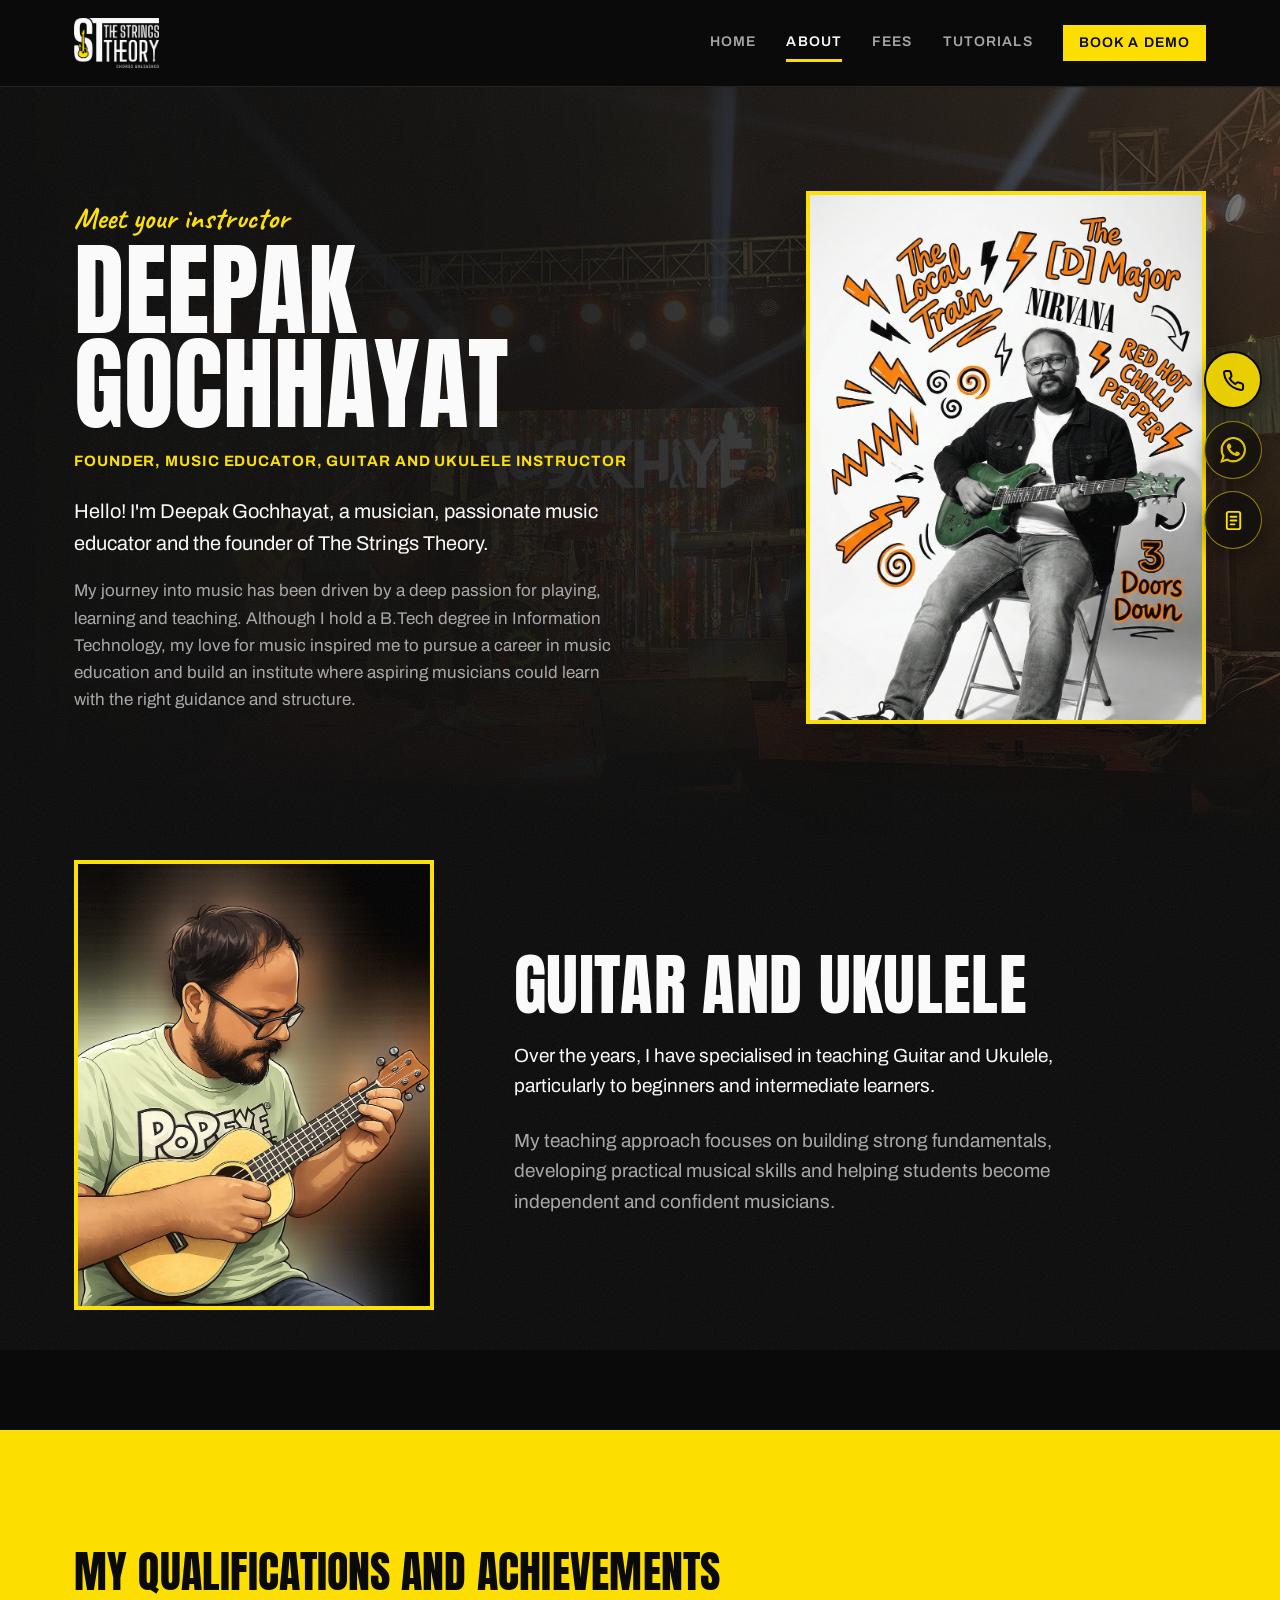
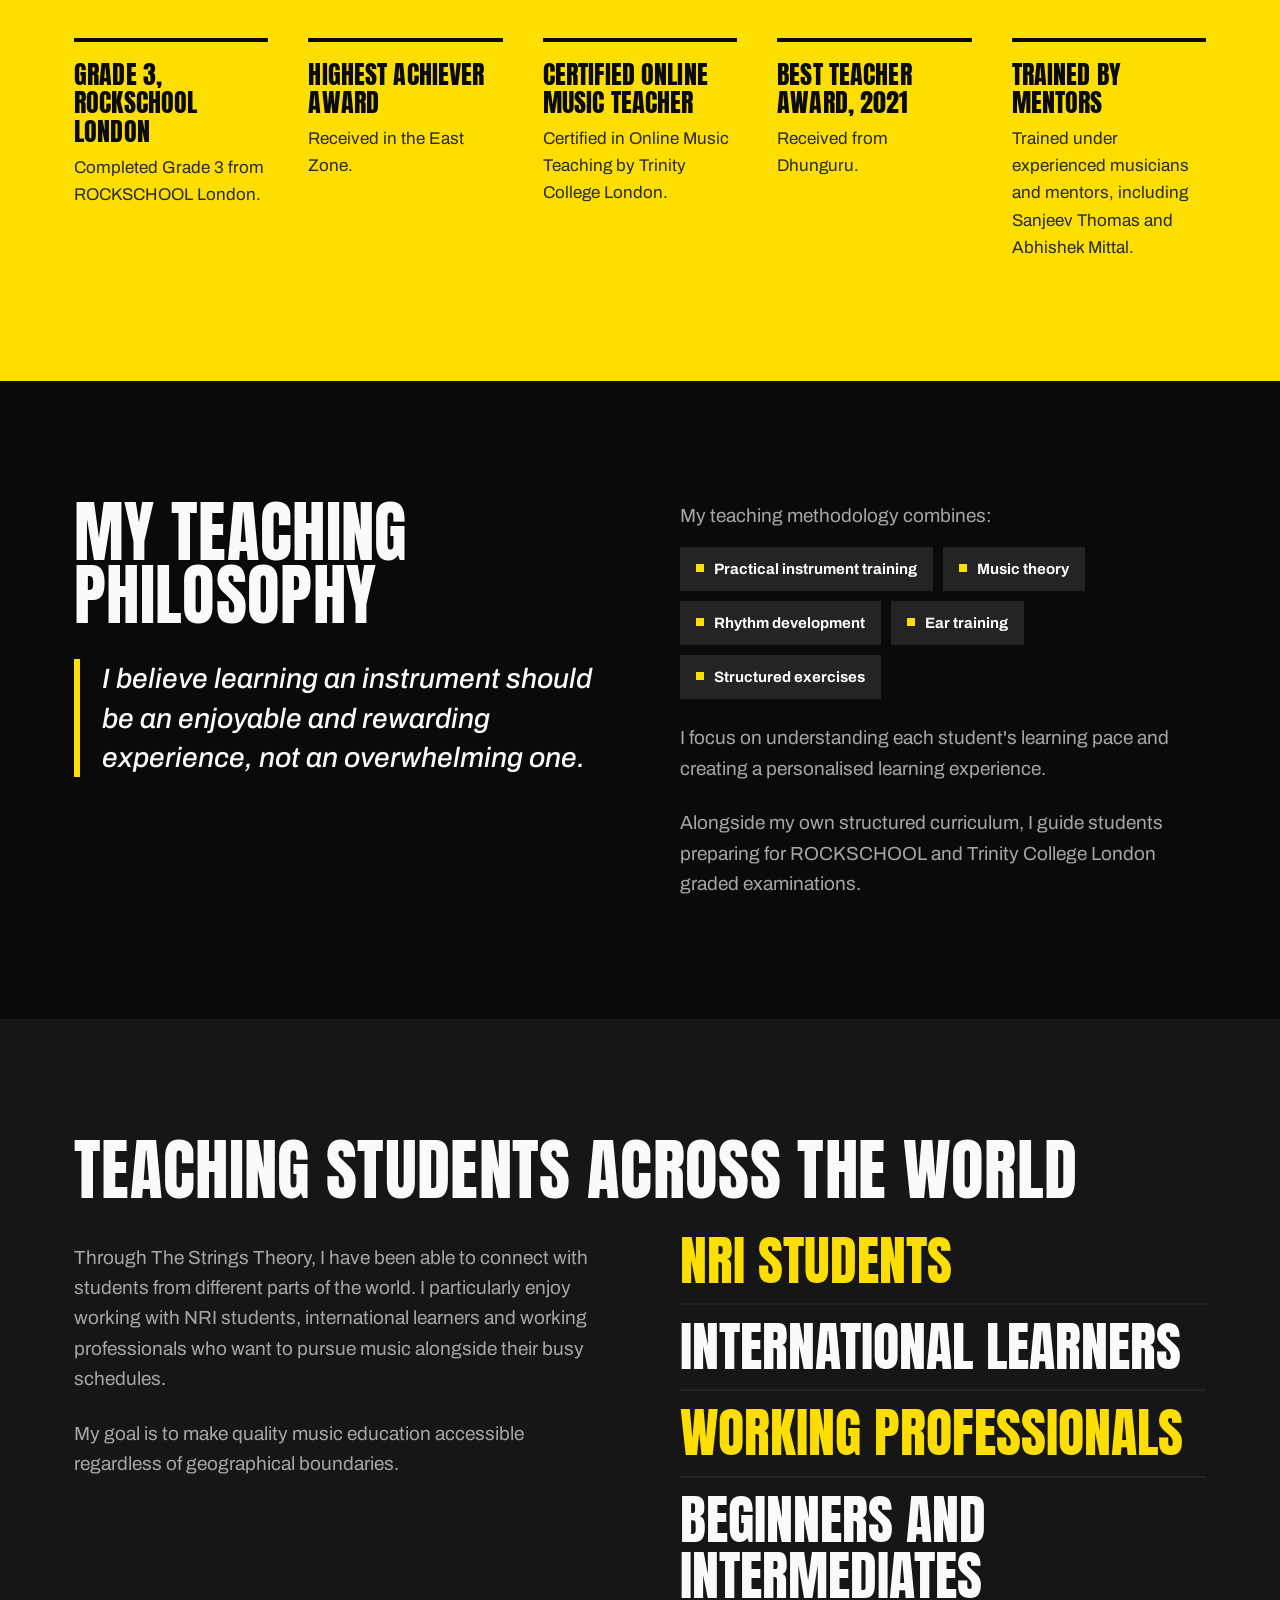
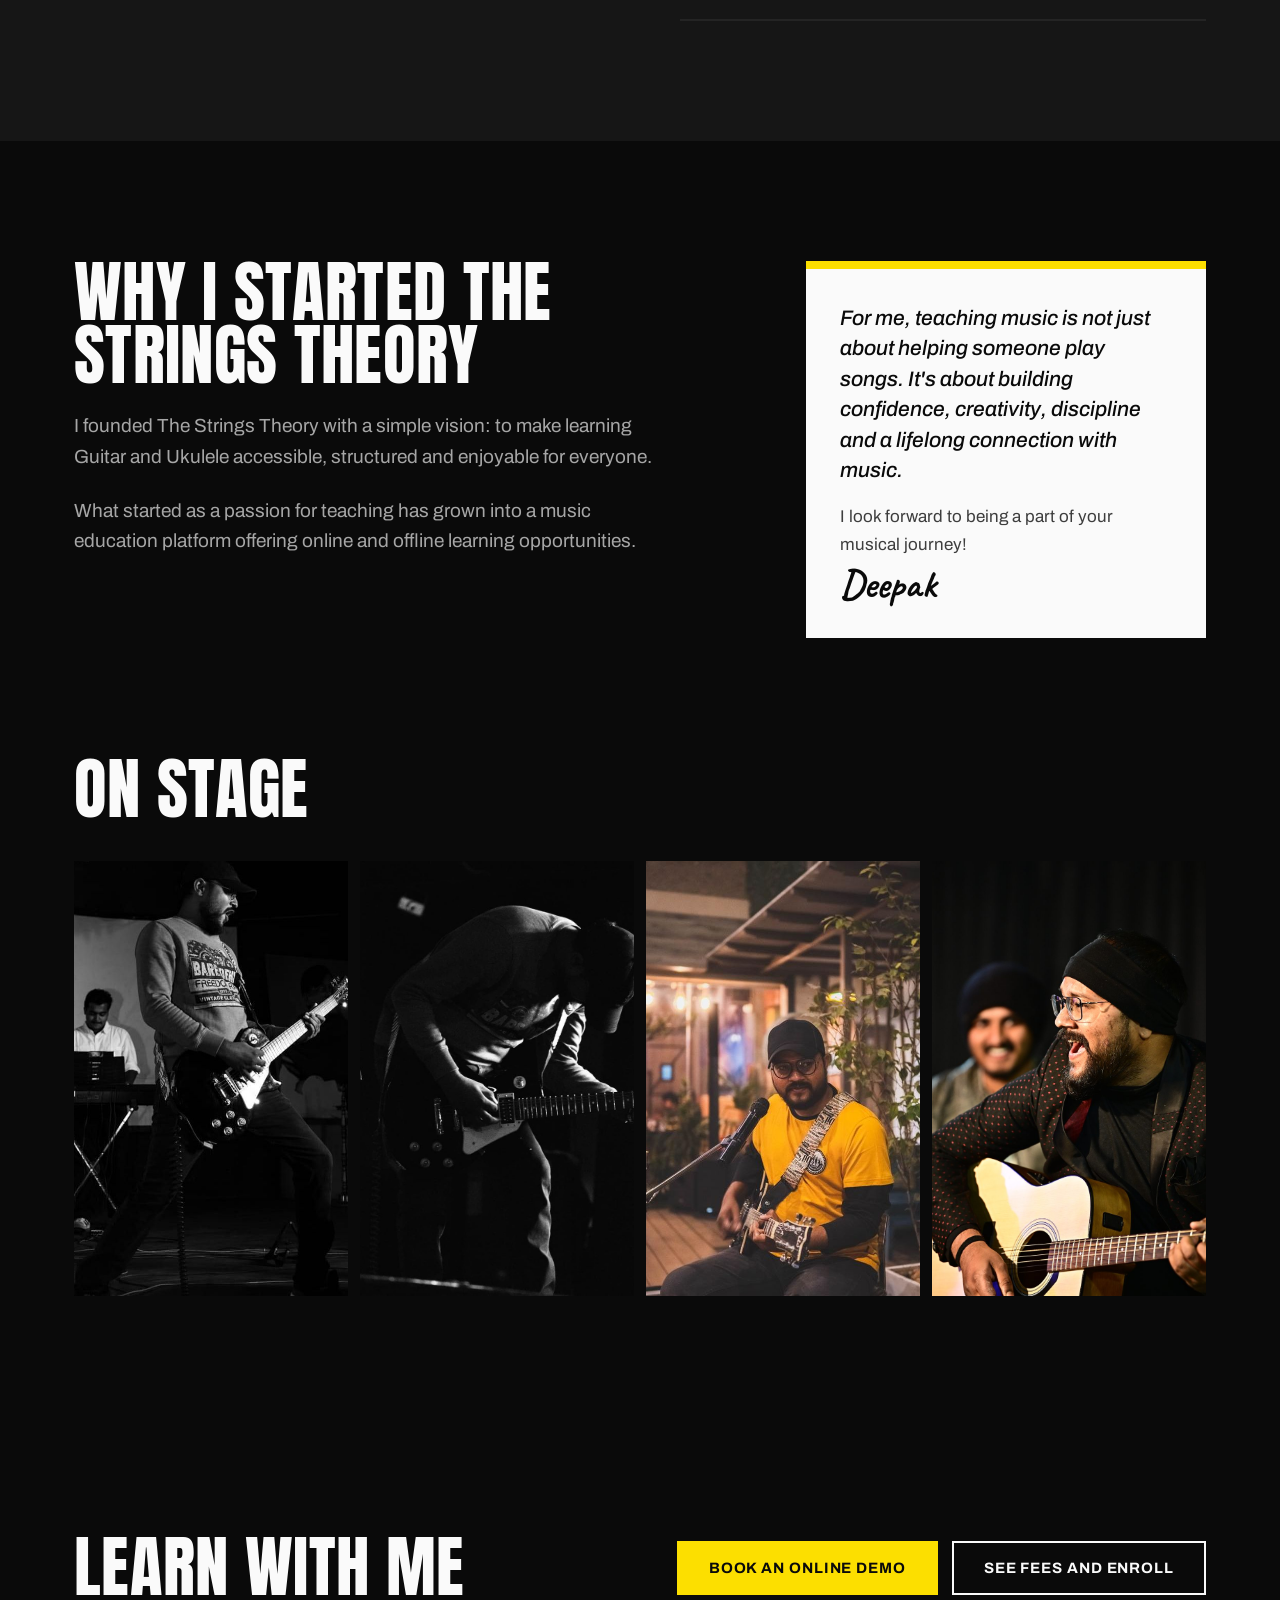
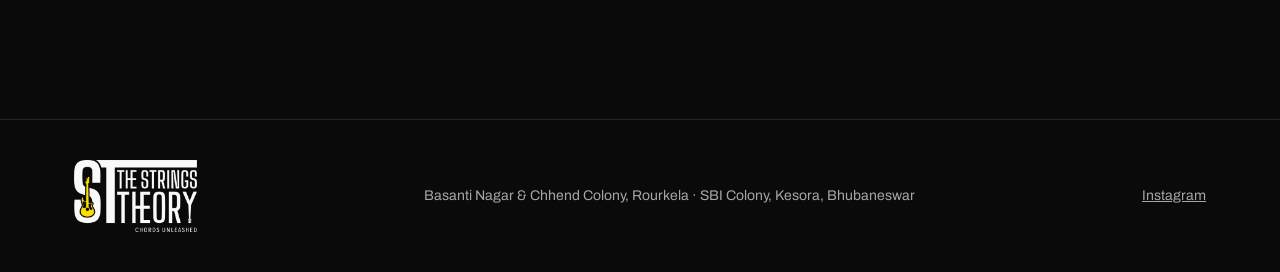
==== about.html @ 466be6ee "Add files via upload" ====
<!doctype html>
<html lang="en">
<head>
<meta charset="utf-8">
<meta name="viewport" content="width=device-width, initial-scale=1">
<title>Meet Your Instructor, Deepak Gochhayat | The Strings Theory</title>
<meta name="description" content="Deepak Gochhayat, founder of The Strings Theory: guitar and ukulele instructor, Rockschool Grade 3, Trinity College London certified online teacher and Dhunguru Best Teacher 2021.">
<link rel="canonical" href="https://www.thestringstheory.in/about.html">
<meta name="theme-color" content="#0A0A0A">
<script>document.documentElement.classList.add('js');</script>

<meta property="og:type" content="website">
<meta property="og:site_name" content="The Strings Theory">
<meta property="og:title" content="Meet Your Instructor, Deepak Gochhayat | The Strings Theory">
<meta property="og:description" content="Deepak Gochhayat, founder of The Strings Theory: guitar and ukulele instructor, Rockschool Grade 3, Trinity College London certified online teacher and Dhunguru Best Teacher 2021.">
<meta property="og:url" content="https://www.thestringstheory.in/about.html">
<meta property="og:image" content="https://www.thestringstheory.in/assets/img/hero-stage-bw.jpg">
<meta name="twitter:card" content="summary_large_image">

<link rel="icon" href="assets/img/favicon-32.png?v=2" sizes="32x32" type="image/png">
<link rel="icon" href="assets/img/favicon-192.png?v=2" sizes="192x192" type="image/png">
<link rel="apple-touch-icon" href="assets/img/apple-touch-icon.png?v=2">
<link rel="preconnect" href="https://fonts.googleapis.com">
<link rel="preconnect" href="https://fonts.gstatic.com" crossorigin>
<link rel="stylesheet" href="https://fonts.googleapis.com/css2?family=Anton&family=Archivo:ital,wght@0,400;0,500;0,600;0,700;1,400;1,500&family=Caveat:wght@600;700&display=swap">
<link rel="stylesheet" href="assets/css/style.css?v=22">
</head>
<body class="page-about">
<a class="skip-link" href="#main">Skip to content</a>

<header class="site-header">
  <nav class="container nav" aria-label="Main">
    <a class="nav__brand" href="index.html"><img src="assets/img/logo-white.png?v=2" alt="The Strings Theory, home" width="800" height="469"></a>
    <a class="nav__demo" href="book-demo.html">Book a demo</a>
    <button class="nav__toggle" type="button" aria-expanded="false" aria-controls="nav-links" aria-label="Open menu">
      <span class="nav__bars" aria-hidden="true"><span></span><span></span><span></span></span>
    </button>
    <ul class="nav__links" id="nav-links">
              <li><a href="index.html">Home</a></li>
              <li><a href="about.html" aria-current="page">About</a></li>
              <li><a href="fees.html">Fees</a></li>
              <li><a href="tutorials.html">Tutorials</a></li>
              <li class="nav__cta-item"><a class="nav__cta" href="book-demo.html">Book a demo</a></li>
          </ul>
  </nav>
</header>

<main id="main">

<!-- Meet your instructor -->
<section class="about-hero">
  <div class="container about-hero__inner">
    <div class="about-hero__text">
      <p class="about-kicker">Meet your instructor</p>
      <h1 class="h-xl">Deepak Gochhayat</h1>
      <p class="about-role">Founder, music educator, guitar and ukulele instructor</p>
      <p class="lede">Hello! I'm Deepak Gochhayat, a musician, passionate music educator and the founder of The Strings Theory.</p>
      <p>My journey into music has been driven by a deep passion for playing, learning and teaching. Although I hold a B.Tech degree in Information Technology, my love for music inspired me to pursue a career in music education and build an institute where aspiring musicians could learn with the right guidance and structure.</p>
    </div>
    <div class="portrait" data-reveal>
      <div class="portrait__frame">
                  <img src="assets/img/deepak-poster.jpg" alt="Deepak Gochhayat with his electric guitar, surrounded by hand-drawn names of bands" width="1000" height="1333">
              </div>
    </div>
  </div>
</section>

<!-- What he teaches -->
<section class="section section--tight-top">
  <div class="container teach">
    <img class="teach__art" src="assets/img/deepak-ukulele.jpg" alt="An illustration of Deepak playing the ukulele" width="900" height="1125" loading="lazy" data-reveal>
    <div class="teach__text">
      <h2 class="h-lg" data-reveal>Guitar and ukulele</h2>
      <p class="lede" style="color: var(--white)" data-reveal>Over the years, I have specialised in teaching Guitar and Ukulele, particularly to beginners and intermediate learners.</p>
      <p class="lede" data-reveal>My teaching approach focuses on building strong fundamentals, developing practical musical skills and helping students become independent and confident musicians.</p>
    </div>
  </div>
</section>

<!-- Qualifications -->
<section class="paper section" aria-labelledby="cred-h">
  <div class="container">
    <h2 id="cred-h" class="h-md">My qualifications and achievements</h2>
    <div class="creds">
      <div class="cred" data-reveal><h3>Grade 3, ROCKSCHOOL London</h3><p>Completed Grade 3 from ROCKSCHOOL London.</p></div>
      <div class="cred" data-reveal><h3>Highest Achiever Award</h3><p>Received in the East Zone.</p></div>
      <div class="cred" data-reveal><h3>Certified online music teacher</h3><p>Certified in Online Music Teaching by Trinity College London.</p></div>
      <div class="cred" data-reveal><h3>Best Teacher Award, 2021</h3><p>Received from Dhunguru.</p></div>
      <div class="cred" data-reveal><h3>Trained by mentors</h3><p>Trained under experienced musicians and mentors, including Sanjeev Thomas and Abhishek Mittal.</p></div>
    </div>
  </div>
</section>

<!-- Teaching philosophy -->
<section class="section" aria-labelledby="phil-h">
  <div class="container split">
    <div>
      <h2 id="phil-h" class="h-lg" data-reveal>My teaching philosophy</h2>
      <blockquote class="philosophy-quote" data-reveal>I believe learning an instrument should be an enjoyable and rewarding experience, not an overwhelming one.</blockquote>
    </div>
    <div>
      <p class="lede" style="margin-top: 0" data-reveal>My teaching methodology combines:</p>
      <ul class="method-list" data-reveal>
        <li>Practical instrument training</li>
        <li>Music theory</li>
        <li>Rhythm development</li>
        <li>Ear training</li>
        <li>Structured exercises</li>
      </ul>
      <p class="lede" data-reveal>I focus on understanding each student's learning pace and creating a personalised learning experience.</p>
      <p class="lede" data-reveal>Alongside my own structured curriculum, I guide students preparing for ROCKSCHOOL and Trinity College London graded examinations.</p>
    </div>
  </div>
</section>

<!-- Students across the world -->
<section class="velvet section" aria-labelledby="world-h">
  <div class="container">
    <h2 id="world-h" class="h-lg" data-reveal>Teaching students across the world</h2>
  </div>
  <div class="container split" style="margin-top: 16px">
    <div>
      <p class="lede" data-reveal>Through The Strings Theory, I have been able to connect with students from different parts of the world. I particularly enjoy working with NRI students, international learners and working professionals who want to pursue music alongside their busy schedules.</p>
      <p class="lede" data-reveal>My goal is to make quality music education accessible regardless of geographical boundaries.</p>
    </div>
    <ul class="audience-list" aria-label="Who I teach">
      <li data-reveal>NRI students</li>
      <li data-reveal>International learners</li>
      <li data-reveal>Working professionals</li>
      <li data-reveal>Beginners and intermediates</li>
    </ul>
  </div>
</section>

<!-- Why I started -->
<section class="section" aria-labelledby="why-h">
  <div class="container story">
    <div>
      <h2 id="why-h" class="h-lg" data-reveal>Why I started The Strings Theory</h2>
      <p class="lede" data-reveal>I founded The Strings Theory with a simple vision: to make learning Guitar and Ukulele accessible, structured and enjoyable for everyone.</p>
      <p class="lede" data-reveal>What started as a passion for teaching has grown into a music education platform offering online and offline learning opportunities.</p>
    </div>
    <div class="card-paper" data-reveal>
      <p class="card-paper__lead">For me, teaching music is not just about helping someone play songs. It's about building confidence, creativity, discipline and a lifelong connection with music.</p>
      <p class="signoff">I look forward to being a part of your musical journey!</p>
      <p class="signature">Deepak</p>
    </div>
  </div>
</section>

<section class="section" style="padding-top: 0" aria-labelledby="stage-h">
  <div class="container">
    <h2 id="stage-h" class="h-lg" data-reveal>On stage</h2>
    <div class="live-grid">
              <img src="assets/img/live-1.jpg" alt="Deepak playing electric guitar on stage" loading="lazy" data-reveal>
              <img src="assets/img/live-2.jpg" alt="Deepak bent over his guitar mid-solo" loading="lazy" data-reveal>
              <img src="assets/img/live-3.jpg" alt="Deepak playing and singing at an evening gig" loading="lazy" data-reveal>
              <img src="assets/img/deepak.jpg" alt="Deepak singing with his acoustic guitar" loading="lazy" data-reveal>
          </div>
  </div>
</section>

<section class="section">
  <div class="container cta-row">
    <h2 class="h-lg">Learn with me</h2>
    <div class="actions">
      <a class="btn btn--gold" href="book-demo.html">Book an online demo</a>
      <a class="btn btn--outline" href="fees.html">See fees and enroll</a>
    </div>
  </div>
</section>

</main>

<footer class="site-footer">
  <div class="container site-footer__inner">
    <img class="site-footer__brand" src="assets/img/logo-white.png?v=2" alt="The Strings Theory" width="800" height="469" loading="lazy">
    <span>Basanti Nagar &amp; Chhend Colony, Rourkela · SBI Colony, Kesora, Bhubaneswar</span>
    <a href="https://www.instagram.com/the_stringstheory/" rel="noopener">Instagram</a>
  </div>
</footer>

<!-- Floating contact buttons -->
<nav class="fab-stack" id="fab-stack" aria-label="Contact us">
  <button class="fab fab-toggle" type="button" aria-expanded="false" aria-controls="fab-stack" aria-label="Contact options">
    <svg class="icon-open" aria-hidden="true" viewBox="0 0 24 24" fill="none" stroke="currentColor" stroke-width="2.2" stroke-linecap="round" stroke-linejoin="round"><path d="M21 12a8 8 0 0 1-11.6 7.1L4 20.5l1.4-5A8 8 0 1 1 21 12z"/></svg>
    <svg class="icon-close" aria-hidden="true" viewBox="0 0 24 24" fill="none" stroke="currentColor" stroke-width="2.4" stroke-linecap="round"><line x1="6" y1="6" x2="18" y2="18"/><line x1="18" y1="6" x2="6" y2="18"/></svg>
  </button>
  <a class="fab fab--call" href="tel:+917008896377" aria-label="Call 070088 96377" title="Call 070088 96377">
    <svg aria-hidden="true" viewBox="0 0 24 24" fill="none" stroke="currentColor" stroke-width="2.1" stroke-linecap="round" stroke-linejoin="round"><path d="M22 16.9v3a2 2 0 0 1-2.2 2 19.8 19.8 0 0 1-8.6-3.1 19.5 19.5 0 0 1-6-6A19.8 19.8 0 0 1 2.1 4.2 2 2 0 0 1 4.1 2h3a2 2 0 0 1 2 1.7c.1.9.4 1.8.7 2.7a2 2 0 0 1-.5 2.1L8 9.8a16 16 0 0 0 6 6l1.3-1.3a2 2 0 0 1 2.1-.4c.9.3 1.8.6 2.7.7a2 2 0 0 1 1.7 2z"/></svg>
  </a>
  <a class="fab" href="https://wa.me/917008896377?text=Hi%2C%20I%27d%20like%20to%20know%20about%20lessons%20at%20The%20Strings%20Theory." target="_blank" rel="noopener" aria-label="Message us on WhatsApp" title="WhatsApp us">
    <img src="assets/img/whatsapp-gold.png" alt="" width="26" height="26">
  </a>
  <a class="fab" href="#" data-site-email hidden aria-label="Email us" title="Email us">
    <svg aria-hidden="true" viewBox="0 0 24 24" fill="none" stroke="currentColor" stroke-width="2" stroke-linecap="round" stroke-linejoin="round"><rect x="3" y="5" width="18" height="14" rx="2"/><polyline points="3 7 12 13 21 7"/></svg>
  </a>
    <a class="fab" href="https://wa.me/917008896377?text=Hi%2C%20I%27d%20like%20to%20know%20about%20lessons%20at%20The%20Strings%20Theory." data-open-enquiry aria-haspopup="dialog" aria-label="Send an enquiry" title="Send an enquiry">
    <svg aria-hidden="true" viewBox="0 0 24 24" fill="none" stroke="currentColor" stroke-width="2" stroke-linecap="round" stroke-linejoin="round"><rect x="5" y="3" width="14" height="18" rx="2"/><line x1="9" y1="8" x2="15" y2="8"/><line x1="9" y1="12" x2="15" y2="12"/><line x1="9" y1="16" x2="13" y2="16"/></svg>
  </a>
</nav>

<!-- Enquiry form: composes a WhatsApp message to the school -->
<dialog class="enquiry" id="enquiry" aria-labelledby="enquiry-title">
  <button class="enquiry__close" type="button" data-close-enquiry aria-label="Close">
    <svg aria-hidden="true" viewBox="0 0 24 24" fill="none" stroke="currentColor" stroke-width="2.4" stroke-linecap="round"><line x1="6" y1="6" x2="18" y2="18"/><line x1="18" y1="6" x2="6" y2="18"/></svg>
  </button>

  <form class="enquiry__form" id="enquiry-form" novalidate data-whatsapp="917008896377">
    <h2 id="enquiry-title" class="enquiry__title">Book a first lesson</h2>
    <p class="enquiry__lede">Fill this in and we'll open WhatsApp with your message ready to send to Deepak.</p>

    <label class="field">Your name
      <input type="text" name="name" autocomplete="name" required>
    </label>
    <label class="field">WhatsApp number
      <input type="tel" name="phone" autocomplete="tel" inputmode="tel" placeholder="10-digit mobile number" required>
    </label>
    <label class="field">Class
      <select name="class">
        <option>Private class</option>
        <option>Group class</option>
        <option>Not sure yet</option>
      </select>
    </label>
    <div class="field-row">
      <label class="field">Instrument
        <select name="instrument">
          <option>Guitar</option>
          <option>Ukulele</option>
          <option>Not sure yet</option>
        </select>
      </label>
      <label class="field">Where
        <select name="mode">
          <option>Basanti Nagar, Rourkela</option>
          <option>Chhend Colony, Rourkela</option>
          <option>SBI Colony, Bhubaneswar</option>
          <option>Online</option>
        </select>
      </label>
    </div>
    <label class="field">Anything we should know? <span class="field__hint">Optional</span>
      <textarea name="message" rows="3" placeholder="Your level, the songs you want to learn, the best time to call"></textarea>
    </label>
    <p class="form-error" role="alert" hidden></p>
    <button class="btn btn--ink btn--block" type="submit">Send on WhatsApp</button>
  </form>

  <div class="enquiry__done" hidden>
    <h2 class="enquiry__title">WhatsApp is open</h2>
    <p class="enquiry__lede">Your message is ready in WhatsApp. Tap send there and Deepak will get back to you. If it's urgent, call 070088 96377.</p>
    <button class="btn btn--ink" type="button" data-close-enquiry>Done</button>
  </div>
</dialog>

<script src="assets/js/site.js?v=1" defer></script>
<script src="assets/js/main.js?v=7" defer></script>
</body>
</html>
---- assets/css/style.css ----
/* ==========================================================================
   The Strings Theory — site styles
   Yellow, black and white gig-poster look, built on GraySpark's original
   "voltage yellow" system: near-black ground, white ink, one electric yellow,
   condensed Anton headlines over Archivo text, a little film grain.
   ========================================================================== */

:root {
  /* Core palette */
  --black: #0A0A0A;          /* page ground */
  --surface: #161616;        /* one tone step up, for panels */
  --surface-2: #242424;      /* two steps up, for quiet fills */
  --line: #333333;           /* the few lines we keep (table rows, header) */
  --white: #FAFAFA;          /* ink on black; paper */
  --muted: #A6A6A6;          /* secondary text on black (8:1) */
  --yellow: #FCDF00;         /* GraySpark voltage yellow */
  --yellow-hover: #FFE94D;
  --on-yellow: #0A0A0A;
  --on-yellow-body: #2A2A2A; /* body text on yellow (10.7:1) */
  --on-white-body: #3D3D3D;  /* body text on white paper */
  --on-white-muted: #5C5C5C;
  --chip-line: #3F3F3F;

  /* Older names still used in a few templates */
  --gold: var(--yellow);
  --paper: var(--white);
  --ink: var(--black);
  --velvet: var(--surface);
  --oxblood: var(--black);

  /* Type: Anton for display, Archivo for text, Caveat for handwriting */
  --display: 'Anton', Impact, 'Arial Narrow', sans-serif;
  --body: 'Archivo', system-ui, -apple-system, 'Segoe UI', sans-serif;
  --hand: 'Caveat', 'Segoe Print', cursive;

  /* Type scale: six sizes do the work */
  --t-display: clamp(52px, 8vw, 116px);
  --t-h2: clamp(40px, 5.2vw, 76px);
  --t-h3: clamp(30px, 3.4vw, 46px);
  --t-h4: 26px;
  --t-lead: 19px;
  --t-body: 17px;
  --t-small: 14px;

  --wrap: 1180px;
  --ease: cubic-bezier(.2, .7, .2, 1);
}

/* ---------- Base ---------- */
*, *::before, *::after { box-sizing: border-box; }
html { -webkit-text-size-adjust: 100%; }
@media (prefers-reduced-motion: no-preference) { html { scroll-behavior: smooth; } }
body {
  margin: 0;
  background: var(--black);
  color: var(--white);
  font-family: var(--body);
  font-size: var(--t-body);
  line-height: 1.6;
  overflow-x: hidden;
}
/* Film grain over everything, as on GraySpark */
body::after {
  content: ""; position: fixed; inset: -50%; z-index: 40; pointer-events: none;
  opacity: .07;
  background-image: url("data:image/svg+xml,%3Csvg xmlns='http://www.w3.org/2000/svg' width='180' height='180'%3E%3Cfilter id='n'%3E%3CfeTurbulence type='fractalNoise' baseFrequency='.9' numOctaves='2' stitchTiles='stitch'/%3E%3CfeColorMatrix values='0 0 0 0 1 0 0 0 0 1 0 0 0 0 1 0 0 0 .9 0'/%3E%3C/filter%3E%3Crect width='100%25' height='100%25' filter='url(%23n)'/%3E%3C/svg%3E");
}
img { max-width: 100%; height: auto; display: block; }
a { color: var(--white); }
a:hover { color: var(--yellow); }
:focus-visible { outline: 3px solid var(--yellow); outline-offset: 3px; }
h1, h2, h3 { font-family: var(--display); font-weight: 400; margin: 0; text-transform: uppercase; letter-spacing: .005em; }
p { margin: 0; }
ul, ol { margin: 0; }

.container { max-width: var(--wrap); margin: 0 auto; padding: 0 24px; }
.skip-link { position: absolute; left: 12px; top: -60px; z-index: 100; padding: 10px 16px; background: var(--yellow); color: var(--black); font-weight: 700; }
.skip-link:focus { top: 12px; }

.h-xl { font-size: var(--t-display); line-height: .92; }
.h-lg { font-size: var(--t-h2); line-height: .95; }
.h-md { font-size: var(--t-h3); line-height: 1; }
.lede { margin-top: 24px; font-size: var(--t-lead); color: var(--muted); max-width: 600px; }
.muted { color: var(--muted); }

/* ---------- Buttons: square, flat, one fill ---------- */
.btn {
  display: inline-flex; align-items: center; justify-content: center; gap: 10px;
  min-height: 54px; padding: 0 30px;
  border: 2px solid transparent; border-radius: 0;
  font: 700 15px/1.2 var(--body); letter-spacing: .06em; text-transform: uppercase;
  text-decoration: none; cursor: pointer;
  transition: background-color .18s var(--ease), color .18s var(--ease), transform .18s var(--ease);
}
.btn:active { transform: translateY(1px); }
.btn--gold { background: var(--yellow); color: var(--black); }
.btn--gold:hover { background: var(--yellow-hover); color: var(--black); }
.btn--outline { border-color: var(--white); color: var(--white); background: transparent; }
.btn--outline:hover { background: var(--white); color: var(--black); }
.btn--ink { background: var(--black); color: var(--white); }
.btn--ink:hover { background: var(--surface-2); color: var(--yellow); }
.btn--outline-ink { border-color: var(--black); color: var(--black); background: transparent; }
.btn--outline-ink:hover { background: var(--black); color: var(--yellow); }
.btn--block { width: 100%; }
.btn[disabled] { opacity: .5; cursor: not-allowed; }
.actions { display: flex; flex-wrap: wrap; gap: 14px; }

/* ---------- Header ---------- */
.site-header { background: var(--black); border-bottom: 1px solid var(--surface-2); position: relative; z-index: 45; }
.nav { display: flex; flex-wrap: wrap; align-items: center; justify-content: space-between; gap: 10px 28px; padding-top: 18px; padding-bottom: 18px; }
.nav__brand { display: block; line-height: 0; }
.nav__brand img { width: auto; height: 50px; }
.nav__brand:hover { color: var(--white); }
.nav__links { list-style: none; padding: 0; display: flex; flex-wrap: wrap; gap: 6px 30px; font: 600 14px/1.2 var(--body); letter-spacing: .08em; text-transform: uppercase; }
.nav__links a { display: inline-block; padding: 10px 0 8px; color: var(--muted); text-decoration: none; border-bottom: 3px solid transparent; transition: color .18s; }
.nav__links a:hover { color: var(--white); }
.nav__links a[aria-current="page"] { color: var(--white); border-bottom-color: var(--yellow); }
.nav__links { align-items: center; }
.nav__links .nav__cta { padding: 10px 16px; border: 0; background: var(--yellow); color: var(--black); }
.nav__links .nav__cta:hover { background: var(--yellow-hover); color: var(--black); }
.nav__links .nav__cta[aria-current="page"] { color: var(--black); box-shadow: inset 0 -3px 0 var(--black); }

/* ---------- Footer ---------- */
.site-footer { background: var(--black); border-top: 1px solid var(--surface-2); position: relative; z-index: 41; }
.site-footer__inner { display: flex; flex-wrap: wrap; align-items: center; justify-content: space-between; gap: 12px 24px; padding-top: 40px; padding-bottom: 40px; font-size: var(--t-small); color: var(--muted); }
.site-footer__brand { width: auto; height: 72px; }
.site-footer a { color: var(--muted); }
.site-footer a:hover { color: var(--yellow); }

/* ---------- Home: poster hero ---------- */
.hero {
  padding: 88px 20px 96px;
  background-color: var(--black);
  background-image:
    linear-gradient(180deg, rgba(10,10,10,.45) 0%, rgba(10,10,10,.62) 65%, var(--black) 100%),
    url(../img/hero-stage-bw.jpg);
  background-size: cover;
  background-position: center 35%;
}
.poster {
  max-width: 760px; margin: 0 auto;
  background: var(--yellow); color: var(--black);
  box-shadow: 0 30px 70px rgba(0,0,0,.6);
  outline: 3px solid var(--black); outline-offset: -16px;
  padding: clamp(40px, 6vw, 64px) clamp(26px, 6vw, 72px);
  text-align: center;
}
.poster__presents { font: italic 500 18px/1.4 var(--body); color: var(--on-yellow-body); }
.poster__bill { margin-top: 16px; line-height: .9; color: var(--black); letter-spacing: 0; }
.poster__bill span { display: block; }
.poster__headliner { font-size: clamp(84px, 20vw, 196px); letter-spacing: -.01em; }
.poster__support { margin-top: 10px; font-size: clamp(38px, 7.4vw, 80px); }
.poster__guest-label { margin-top: 18px; font: 700 30px/1.1 var(--hand); text-transform: none; }
.poster__guest { margin-top: 2px; font-size: clamp(34px, 5.6vw, 60px); }
.poster__meta {
  margin: 34px auto 0; max-width: 540px;
  display: flex; flex-wrap: wrap; justify-content: center; row-gap: 8px;
  border-top: 3px solid var(--black); border-bottom: 3px solid var(--black);
  padding: 14px 0; font: 700 15px/1.4 var(--body); letter-spacing: .04em; text-transform: uppercase;
}
.poster__meta span { flex: 1 1 100%; }
.poster__rating { margin-top: 20px; font-size: 16px; font-weight: 600; color: var(--on-yellow-body); }
.stars { color: var(--black); letter-spacing: 2px; }
.hero__actions { max-width: 760px; margin: 44px auto 0; justify-content: center; }

/* Ticker ribbon under the hero */
.ticker { background: var(--yellow); color: var(--black); overflow: hidden; white-space: nowrap; position: relative; z-index: 2; }
.ticker__track { display: inline-flex; gap: 0; padding: 14px 0; animation: ticker 38s linear infinite; }
.ticker:hover .ticker__track { animation-play-state: paused; }
.ticker__track span { font: 400 28px/1 var(--display); text-transform: uppercase; letter-spacing: .02em; padding: 0 28px; }
.ticker__track span::after { content: "/"; margin-left: 56px; opacity: .35; }
@keyframes ticker { to { transform: translateX(-50%); } }
@media (prefers-reduced-motion: reduce) { .ticker__track { animation: none; } }

/* ---------- Sections ---------- */
.section { padding: 120px 0; }
.section--tight-top { padding-top: 24px; }

/* Courses */
/* Instrument cards (Home) */
.insts { margin-top: 64px; display: grid; grid-template-columns: repeat(auto-fit, minmax(300px, 1fr)); gap: 28px; }
.inst {
  position: relative; isolation: isolate; overflow: hidden; display: flex; flex-direction: column; justify-content: flex-end;
  min-height: 760px; padding: 36px clamp(24px, 3.4vw, 44px) 40px; background: var(--black);
  border-top: 8px solid var(--yellow);
}
.inst__media { position: absolute; inset: 0; z-index: -2; }
.inst__media img { width: 100%; height: 100%; object-fit: cover; transition: transform .8s var(--ease); }
.inst--guitar .inst__media img { object-position: 30% center; }
.inst--ukulele .inst__media img { object-position: center 20%; }
.inst::before { content: ""; position: absolute; inset: 0; z-index: -1;
  background: linear-gradient(180deg, rgba(10,10,10,0) 0%, rgba(10,10,10,.25) 42%, rgba(10,10,10,.9) 68%, var(--black) 100%); }
.inst:hover .inst__media img { transform: scale(1.05); }
.inst__num { position: absolute; top: 18px; right: 26px; font: 400 clamp(72px, 9vw, 120px)/1 var(--display); color: transparent; -webkit-text-stroke: 2px var(--yellow); opacity: .9; }
.inst__kicker { font: 700 30px/1 var(--hand); color: var(--yellow); }
.inst__name { margin-top: 4px; font: 400 clamp(64px, 7.4vw, 112px)/.86 var(--display); text-transform: uppercase; letter-spacing: -.01em; }
.inst__pitch { margin-top: 16px; max-width: 460px; font-size: 18px; color: #E0E0E0; }
.inst__path { list-style: none; margin: 24px 0 0; padding: 0; display: flex; flex-wrap: wrap; gap: 8px; counter-reset: lvl; }
.inst__path li { counter-increment: lvl; display: flex; align-items: center; gap: 8px; padding: 8px 12px; background: rgba(10,10,10,.6); border: 1px solid #3A3A3A; font-size: 13px; font-weight: 700; letter-spacing: .06em; text-transform: uppercase; }
.inst__path li::before { content: counter(lvl); display: inline-flex; align-items: center; justify-content: center; width: 22px; height: 22px; background: var(--yellow); color: var(--black); font-size: 12px; }
.inst__tags { margin-top: 14px; font-size: 14px; color: var(--muted); }
.inst__actions { margin-top: 28px; display: flex; flex-wrap: wrap; gap: 12px; }
@media (max-width: 520px) {
  .inst { min-height: 0; padding-top: 300px; }
  .inst__media { bottom: auto; height: 420px; }
  .inst::before { background: linear-gradient(180deg, rgba(10,10,10,0) 0%, rgba(10,10,10,.2) 150px, rgba(10,10,10,.95) 340px, var(--black) 420px); }
  .inst__actions .btn { flex: 1 1 100%; }
  .inst__path { gap: 6px; }
  .inst__path li { padding: 6px 9px; gap: 6px; font-size: 11px; letter-spacing: .03em; }
  .inst__path li::before { width: 18px; height: 18px; font-size: 11px; }
}
.ticket__places { list-style: none; margin: 0; padding: 0; display: flex; flex-direction: column; gap: 10px; }
.ticket__places a { font-weight: 700; }
.ticket__places span { display: block; font-size: 14px; opacity: .75; }
.courses-note { margin-top: 52px; color: var(--muted); }
.courses-note a { color: var(--yellow); font-weight: 700; }

/* Private and group classes */
.classes--private { display: flex; flex-wrap: wrap; align-items: center; gap: 48px 72px; }
.classes__photos { flex: 1 1 520px; min-width: 0; display: grid; grid-template-columns: repeat(2, minmax(0, 1fr)); gap: 12px; }
.classes__photo { width: 100%; aspect-ratio: 4 / 3; object-fit: cover; }
.classes__photo--main { grid-column: 1 / -1; }
.classes__text { flex: 1 1 380px; min-width: 0; }
/* Circular reveal gallery (assets/js/gallery.js) */
.cgallery.classes__photos { display: block; }
.cgallery__frame { position: relative; overflow: hidden; aspect-ratio: 4 / 3; background: var(--surface); border: 4px solid var(--yellow); box-shadow: 0 30px 60px rgba(0,0,0,.5); }
.cgallery__layer { position: absolute; inset: 0; }
.cgallery__layer svg { display: block; width: 100%; height: 100%; }
.cgallery__tabs { position: absolute; inset: 0; z-index: 50; pointer-events: none; }
.cgallery__tab {
  position: absolute; width: 5.5%; aspect-ratio: 1; transform: translate(-50%, -50%); padding: 0; cursor: pointer; pointer-events: auto;
  border: 2px solid rgba(255,255,255,.75); border-radius: 50%; background: center / cover no-repeat transparent;
  transition: border-color .2s, transform .2s;
}
.cgallery__tab:hover { border-color: #fff; transform: translate(-50%, -50%) scale(1.12); }
.cgallery__tab[aria-current="true"] { border-color: var(--yellow); }
.cgallery__tab:focus-visible { outline: 3px solid var(--yellow); outline-offset: 3px; }
.cgallery__nav {
  position: absolute; top: 50%; z-index: 60; width: 52px; height: 52px; margin-top: -26px; padding: 0;
  display: flex; align-items: center; justify-content: center; cursor: pointer;
  border: 2px solid var(--black); border-radius: 50%; background: var(--yellow); color: var(--black);
  box-shadow: 0 8px 24px rgba(0,0,0,.35); transition: transform .2s var(--ease), opacity .2s;
}
.cgallery__nav--prev { left: 16px; }
.cgallery__nav--next { right: 16px; }
.cgallery__nav:hover { transform: scale(1.08); }
.cgallery__nav:disabled { opacity: .55; cursor: default; transform: none; }
.cgallery__nav:focus-visible { outline: 3px solid var(--white); outline-offset: 3px; }
.cgallery__caption { position: absolute; left: 0; top: 0; z-index: 55; max-width: 80%; margin: 0; padding: 8px 14px; background: rgba(10,10,10,.75); font-size: 13px; font-weight: 600; color: var(--white); }
.cgallery__caption:empty { display: none; }
@media (max-width: 520px) {
  .cgallery__nav { width: 42px; height: 42px; margin-top: -21px; }
  .cgallery__nav--prev { left: 10px; } .cgallery__nav--next { right: 10px; }
  .cgallery__tab { width: 7%; }
  .cgallery__caption { font-size: 12px; padding: 6px 10px; }
}
.classes__points { list-style: none; padding: 0; margin-top: 24px; display: flex; flex-direction: column; gap: 12px; }
.classes__points li { position: relative; padding-left: 26px; font-size: var(--t-body); }
.classes__points li::before { content: ""; position: absolute; left: 0; top: .5em; width: 12px; height: 12px; background: var(--yellow); }
.classes__points--ink li { color: var(--black); font-weight: 500; }
.classes__points--ink li::before { background: var(--black); }
.classes__head { display: flex; flex-wrap: wrap; gap: 32px 80px; align-items: flex-start; }
.classes__head > h2 { flex: 1 1 360px; }
.classes__head > div { flex: 1 1 460px; min-width: 0; }
.classes__strip { margin-top: 56px; display: grid; grid-template-columns: 2fr 1fr 1fr; gap: 12px; }
.classes__strip img { width: 100%; height: 100%; min-height: 260px; object-fit: cover; }
@media (max-width: 760px) {
  .classes__strip { grid-template-columns: repeat(2, minmax(0, 1fr)); }
  .classes__strip img:first-child { grid-column: 1 / -1; }
  .classes__strip img { min-height: 0; aspect-ratio: 4 / 3; }
}

/* Private: two real photos side by side */
.classes__photos--two { grid-template-columns: 3fr 2fr; grid-auto-rows: clamp(220px, 30vw, 420px); }
.classes__photos--two .classes__photo { height: 100%; aspect-ratio: auto; }
.classes__photos--two .classes__photo:last-child { object-position: 35% center; }
/* Group: studio batches and an online batch */
.group-grid { margin-top: 56px; display: grid; grid-template-columns: repeat(4, minmax(0, 1fr)); grid-auto-rows: clamp(140px, 14vw, 200px); gap: 12px; }
.group-grid > img, .group-grid img { width: 100%; height: 100%; object-fit: cover; }
.group-grid__big { grid-column: span 2; grid-row: span 2; }
.group-grid__wide { grid-column: span 2; }
.group-grid__online { position: relative; margin: 0; }
.group-grid__online figcaption { position: absolute; left: 0; bottom: 0; padding: 8px 14px; background: var(--black); color: var(--yellow); font-size: 13px; font-weight: 700; letter-spacing: .06em; text-transform: uppercase; }
@media (max-width: 760px) {
  .group-grid { grid-template-columns: repeat(2, minmax(0, 1fr)); grid-auto-rows: 130px; }
}
/* About: illustration beside the guitar-and-ukulele text */
.teach { display: flex; flex-wrap: wrap; align-items: center; gap: 48px 80px; }
.teach__art { flex: 0 1 360px; min-width: 0; width: 100%; aspect-ratio: 4 / 5; object-fit: cover; border: 4px solid var(--yellow); }
.teach__text { flex: 1 1 440px; min-width: 0; }
/* About: on stage */
.live-grid { margin-top: 40px; display: grid; grid-template-columns: repeat(4, minmax(0, 1fr)); gap: 12px; }
.live-grid img { width: 100%; height: clamp(300px, 34vw, 480px); object-fit: cover; }
@media (max-width: 760px) {
  .live-grid { grid-template-columns: repeat(2, minmax(0, 1fr)); }
  .live-grid img { height: 240px; }
}

/* Setlist */
.setlist-wrap { display: flex; flex-wrap: wrap; align-items: center; gap: 56px 80px; }
.setlist-wrap > div:first-child { flex: 1 1 380px; min-width: 0; }
.setlist { position: relative; flex: 0 1 480px; min-width: 0; padding-top: 16px; }
.setlist__sheet {
  background: var(--white); color: var(--black);
  padding: 40px clamp(22px, 4vw, 42px) 34px;
  transform: rotate(-1.5deg); box-shadow: 0 24px 50px rgba(0,0,0,.55);
}
.setlist__tape { position: absolute; top: 2px; left: 50%; width: 120px; height: 30px; margin-left: -60px; background: rgba(252,223,0,.75); transform: rotate(-3deg); }
.setlist__title { font: 700 38px/1.1 var(--hand); }
.setlist__songs { list-style: none; padding: 0; margin-top: 18px; display: grid; grid-template-columns: repeat(2, minmax(0, 1fr)); gap: 16px 28px; }
.setlist__song { display: block; font: 700 27px/1.05 var(--hand); }
.setlist__band { display: block; margin-top: 2px; font-size: 13px; font-weight: 600; letter-spacing: .04em; text-transform: uppercase; color: var(--on-white-muted); }
.setlist__note { display: block; font: 600 20px/1.1 var(--hand); color: var(--on-white-body); }
.setlist__encore { display: inline-block; margin-top: 26px; font: 700 30px/1.1 var(--hand); transform: rotate(-2deg); background: linear-gradient(180deg, transparent 55%, var(--yellow) 55%, var(--yellow) 92%, transparent 92%); padding: 0 6px; }

/* Yellow fields (class name kept from the earlier paper sections) */
.paper { background: var(--yellow); color: var(--black); }
.paper a:not(.btn) { color: var(--black); font-weight: 700; text-decoration-thickness: 2px; }
.paper a:not(.btn):hover { color: var(--black); text-decoration-thickness: 4px; }
.paper .lede, .paper p { color: var(--on-yellow-body); }
.split { display: flex; flex-wrap: wrap; gap: 56px 80px; }
.split > * { flex: 1 1 420px; min-width: 0; }
.points { display: flex; flex-direction: column; }
.point { padding: 24px 0; border-top: 3px solid var(--black); }
.point:last-child { border-bottom: 3px solid var(--black); }
.point h3 { font-size: var(--t-h4); line-height: 1.1; margin-bottom: 6px; }
.points--dark .point { border-color: var(--surface-2); border-top-width: 2px; }
.points--dark .point:last-child { border-bottom-width: 2px; }
.points--dark .point h3 { color: var(--yellow); }
.points--dark .point p { color: var(--muted); }

/* Reviews over the amp photo */
.reviews {
  background-color: var(--black);
  background-image:
    linear-gradient(90deg, var(--black) 0%, rgba(10,10,10,.94) 50%, rgba(10,10,10,.72) 100%),
    url(../img/amp.jpg);
  background-size: cover; background-position: right center;
  padding: 128px 0;
}
.reviews__grid { margin-top: 56px; display: flex; flex-wrap: wrap; gap: 48px 64px; align-items: flex-start; }
.quote-main { flex: 2 1 460px; min-width: 0; margin: 0; }
.quote-main__mark { display: block; font: 400 120px/.7 var(--display); color: var(--yellow); }
.quote-main blockquote { margin: 18px 0 0; font: italic 500 clamp(22px, 2.3vw, 28px)/1.45 var(--body); max-width: 640px; }
.quote-main figcaption, .quote figcaption { margin-top: 16px; color: var(--muted); font-size: var(--t-small); font-weight: 600; letter-spacing: .04em; text-transform: uppercase; }
.quotes-side { flex: 1 1 300px; min-width: 0; display: flex; flex-direction: column; gap: 36px; }
.quote { margin: 0; padding-left: 20px; border-left: 4px solid var(--yellow); }
.quote blockquote { margin: 0; font: italic 400 19px/1.5 var(--body); }

/* Amp-styled tutorials teaser */
.amp { background: var(--surface); padding: 12px; box-shadow: 0 26px 56px rgba(0,0,0,.55); }
.amp__panel {
  background: var(--yellow); color: var(--black);
  padding: 16px 28px;
  display: flex; flex-wrap: wrap; align-items: center; justify-content: space-between; gap: 14px 32px;
}
.amp__name { font: 400 26px/1 var(--display); text-transform: uppercase; }
.amp__knobs { display: flex; flex-wrap: wrap; align-items: flex-end; gap: 14px 24px; }
.knob { display: flex; flex-direction: column; align-items: center; gap: 6px; font-size: 12px; font-weight: 700; letter-spacing: .04em; text-transform: uppercase; }
.knob__dial { position: relative; width: 40px; height: 40px; border-radius: 50%; background: radial-gradient(circle at 35% 30%, #4A4A4A, #0A0A0A 70%); }
.knob__dial::after { content: ""; position: absolute; left: 50%; top: 4px; width: 3px; height: 13px; margin-left: -1.5px; background: var(--white); transform-origin: 50% 16px; transform: rotate(var(--turn, 0deg)); }
.amp__scribble { font: 700 24px/1 var(--hand); transform: rotate(-4deg); }
.amp__grille {
  background-color: #1C1C1C;
  background-image:
    repeating-linear-gradient(45deg, rgba(250,250,250,.06) 0 2px, transparent 2px 5px),
    repeating-linear-gradient(-45deg, rgba(0,0,0,.35) 0 2px, transparent 2px 5px);
  padding: clamp(36px, 5vw, 64px) clamp(24px, 5vw, 56px);
  display: flex; flex-wrap: wrap; align-items: center; justify-content: space-between; gap: 28px;
}
.amp__grille > div { flex: 1 1 420px; min-width: 0; }

/* Ticket */
.ticket {
  display: flex; flex-wrap: wrap;
  background: var(--white); color: var(--black);
  -webkit-mask: radial-gradient(circle at 0 50%, transparent 16px, #000 17px) left / 51% 100% no-repeat,
                radial-gradient(circle at 100% 50%, transparent 16px, #000 17px) right / 51% 100% no-repeat;
          mask: radial-gradient(circle at 0 50%, transparent 16px, #000 17px) left / 51% 100% no-repeat,
                radial-gradient(circle at 100% 50%, transparent 16px, #000 17px) right / 51% 100% no-repeat;
}
.ticket a:not(.btn) { color: var(--black); }
.ticket__main { flex: 3 1 460px; min-width: 0; padding: clamp(32px, 5vw, 56px) clamp(32px, 5vw, 64px); }
.ticket__main p { color: var(--on-white-body); }
.ticket__details { margin: 32px 0 0; display: flex; flex-wrap: wrap; gap: 24px 48px; }
.ticket__details div { flex: 1 1 180px; }
.ticket__details div:first-child { flex: 2 1 260px; }
.ticket__details dt { font-weight: 700; letter-spacing: .04em; text-transform: uppercase; font-size: var(--t-small); }
.ticket__details dd { margin: 4px 0 0; color: var(--on-white-body); }
.ticket__stub {
  flex: 1 1 260px; min-width: 0;
  padding: clamp(32px, 5vw, 56px) 40px; border-left: 3px dashed #BDBDBD; background: var(--yellow);
  display: flex; flex-direction: column; justify-content: center; align-items: center; gap: 12px; text-align: center;
}
.ticket__admit { font: 400 46px/1 var(--display); text-transform: uppercase; }
.ticket__stub p { color: var(--on-yellow-body); }
.ticket__stub .btn--ink { color: var(--white); }
.ticket__stub a.link { font-weight: 700; color: var(--black); }
@media (max-width: 760px) {
  .ticket__stub { border-left: 0; border-top: 3px dashed #BDBDBD; }
}

/* ---------- About ---------- */
.about-hero {
  background-color: var(--black);
  background-image:
    linear-gradient(90deg, var(--black) 0%, rgba(10,10,10,.9) 45%, rgba(10,10,10,.55) 100%),
    linear-gradient(180deg, rgba(10,10,10,0) 65%, var(--black) 100%),
    url(../img/about-stage.jpg);
  background-size: cover; background-position: center, center, center 30%;
}
.about-hero__inner { display: flex; flex-wrap: wrap; align-items: center; gap: 56px 72px; padding-top: 104px; padding-bottom: 112px; }
.about-hero__text { flex: 1 1 480px; min-width: 0; }
.about-hero__text .lede { color: var(--white); font-size: 20px; }
.about-hero__text .lede + p { margin-top: 18px; color: var(--muted); max-width: 560px; }
.portrait { flex: 0 1 400px; min-width: 0; }
.portrait__frame {
  position: relative; aspect-ratio: 3 / 4; border: 4px solid var(--yellow);
  background: var(--surface); box-shadow: 0 26px 56px rgba(0,0,0,.55);
  overflow: hidden;
}
.portrait__frame img { width: 100%; height: 100%; object-fit: cover; object-position: center top; background: #F2F2F2; }
.portrait__soon { position: absolute; left: 0; right: 0; bottom: 0; padding: 14px 18px; background: var(--yellow); color: var(--black); font: 700 22px/1.1 var(--hand); }
.about-kicker { font: 700 30px/1.1 var(--hand); color: var(--yellow); margin-bottom: 8px; }
.about-role { margin-top: 18px; font-size: 15px; font-weight: 700; letter-spacing: .06em; text-transform: uppercase; color: var(--yellow); }
.about-hero__text .about-role + .lede { margin-top: 22px; }
.philosophy-quote { margin: 32px 0 0; padding-left: 22px; border-left: 6px solid var(--yellow); font: italic 500 clamp(22px, 2.3vw, 28px)/1.4 var(--body); max-width: 520px; }
.philosophy-quote cite { display: block; margin-top: 14px; font: normal 700 13px/1 var(--body); letter-spacing: .08em; text-transform: uppercase; color: var(--yellow); }
.text-link { color: var(--yellow); font-weight: 600; text-underline-offset: 4px; white-space: nowrap; }
.text-link:hover { color: var(--white); }
.method-list { list-style: none; padding: 0; margin-top: 16px; display: flex; flex-wrap: wrap; gap: 10px; }
.method-list li { padding: 10px 16px; background: var(--surface-2); font-weight: 700; font-size: 15px; }
.method-list li::before { content: ""; display: inline-block; width: 8px; height: 8px; margin-right: 10px; background: var(--yellow); vertical-align: 2px; }
.audience-list { list-style: none; padding: 0; display: flex; flex-direction: column; justify-content: center; }
.audience-list li { font: 400 clamp(34px, 4.2vw, 60px)/1.05 var(--display); text-transform: uppercase; padding: 14px 0; border-bottom: 2px solid var(--surface-2); }
.audience-list li:nth-child(odd) { color: var(--yellow); }
.card-paper__lead { margin: 0 0 18px !important; font: italic 500 21px/1.45 var(--body); color: var(--black) !important; }
.signoff { margin: 0 !important; color: var(--on-white-body); }
.signature { margin: 6px 0 0 !important; font: 700 40px/1 var(--hand); color: var(--black) !important; }
.creds { margin-top: 44px; display: grid; grid-template-columns: repeat(auto-fit, minmax(190px, 1fr)); gap: 32px 40px; }
.cred { border-top: 4px solid var(--black); padding-top: 18px; }
.cred h3 { font-size: var(--t-h4); line-height: 1.1; }
.cred p { margin-top: 8px; color: var(--on-yellow-body); }
.velvet { background: var(--surface); }
.story { display: flex; flex-wrap: wrap; gap: 48px 72px; align-items: flex-start; }
.story > div:first-child { flex: 2 1 460px; min-width: 0; }
.card-paper {
  flex: 1 1 300px; min-width: 0;
  background: var(--white); color: var(--black); padding: 34px;
  border-top: 8px solid var(--yellow);
}
.card-paper h2 { font-size: 34px; line-height: 1; }
.card-paper p { margin: 14px 0 22px; color: var(--on-white-body); }
.card-paper .btn--ink { color: var(--white); }
.gallery { display: flex; flex-wrap: wrap; gap: 20px; }
.gallery__item { flex: 1 1 260px; height: 320px; background: var(--surface); display: flex; align-items: center; justify-content: center; color: var(--muted); overflow: hidden; }
.gallery__item--wide { flex: 2 1 420px; }
.gallery__item img { width: 100%; height: 100%; object-fit: cover; }
.cta-row { display: flex; flex-wrap: wrap; align-items: center; justify-content: space-between; gap: 28px; }
.cta-row > h2, .cta-row > div:first-child { flex: 1 1 420px; }

/* ---------- Fees ---------- */
.page-head {
  background-color: var(--black);
  background-image:
    linear-gradient(90deg, var(--black) 0%, rgba(10,10,10,.9) 45%, rgba(10,10,10,.5) 100%),
    linear-gradient(180deg, rgba(10,10,10,0) 60%, var(--black) 100%),
    url(../img/group-6.jpg);
  background-size: cover; background-position: center, center, right center;
}
.page-head--guitar { background-image:
    linear-gradient(90deg, var(--black) 0%, rgba(10,10,10,.92) 45%, rgba(10,10,10,.45) 100%),
    linear-gradient(180deg, rgba(10,10,10,0) 60%, var(--black) 100%), url(../img/live-2.jpg); background-position: center, center, right 30%; }
.page-head--ukulele { background-image:
    linear-gradient(90deg, var(--black) 0%, rgba(10,10,10,.92) 45%, rgba(10,10,10,.4) 100%),
    linear-gradient(180deg, rgba(10,10,10,0) 60%, var(--black) 100%), url(../img/deepak-ukulele.jpg); background-position: center, center, right 20%; }
.crumbs { font-size: 13px; font-weight: 700; letter-spacing: .08em; text-transform: uppercase; color: var(--muted); }
.crumbs a { color: var(--muted); }
.crumbs a:hover { color: var(--yellow); }
.page-head .crumbs + .h-xl { margin-top: 18px; }
.facts { margin: 40px 0 0; display: flex; flex-wrap: wrap; gap: 0; max-width: 860px; border-top: 3px solid var(--yellow); }
.facts div { flex: 1 1 180px; padding: 18px 24px 0 0; }
.facts dt { font-size: 12px; font-weight: 700; letter-spacing: .08em; text-transform: uppercase; color: var(--yellow); }
.facts dd { margin: 6px 0 0; font-size: 17px; font-weight: 600; }

/* Syllabus levels: a timeline down the left */
.levels { margin-top: 56px; display: flex; flex-direction: column; }
.level { position: relative; display: grid; grid-template-columns: 120px minmax(0, 1fr); gap: 0 36px; padding-bottom: 64px; }
.level::before { content: ""; position: absolute; left: 59px; top: 96px; bottom: 0; width: 2px; background: repeating-linear-gradient(180deg, var(--yellow) 0 10px, transparent 10px 18px); }
.level:last-child { padding-bottom: 0; }
.level:last-child::before { display: none; }
.level__num { width: 120px; height: 96px; display: flex; align-items: center; justify-content: center; background: var(--yellow); color: var(--black); font: 400 64px/1 var(--display); }
.level__tag { font: 700 28px/1 var(--hand); color: var(--yellow); }
.level__title { margin-top: 6px; font: 400 clamp(40px, 5vw, 64px)/.95 var(--display); text-transform: uppercase; }
.level__intro { margin-top: 14px; max-width: 640px; color: var(--muted); font-size: 18px; }
.level__list { list-style: none; margin: 26px 0 0; padding: 0; display: grid; grid-template-columns: repeat(auto-fit, minmax(260px, 1fr)); gap: 12px 28px; }
.level__list li { position: relative; padding: 0 0 12px 26px; border-bottom: 1px solid var(--surface-2); }
.level__list li::before { content: ""; position: absolute; left: 0; top: 9px; width: 10px; height: 10px; background: var(--yellow); }
.level__goal { display: inline-block; margin-top: 26px; padding: 10px 18px; background: var(--white); color: var(--black); font: 700 24px/1.2 var(--hand); transform: rotate(-1deg); }
.level__goal b { font: 700 13px/1 var(--body); letter-spacing: .08em; text-transform: uppercase; margin-right: 8px; vertical-align: 3px; }
@media (max-width: 640px) {
  .level { grid-template-columns: 64px minmax(0, 1fr); gap: 0 18px; padding-bottom: 52px; }
  .level__num { width: 64px; height: 56px; font-size: 36px; }
  .level::before { left: 31px; top: 56px; }
  .level__list { grid-template-columns: minmax(0, 1fr); }
}
.strands { list-style: none; margin: 28px 0 0; padding: 0; display: grid; grid-template-columns: repeat(auto-fit, minmax(180px, 1fr)); gap: 2px; background: var(--surface-2); border: 2px solid var(--surface-2); }
.strands li { padding: 22px 20px; background: var(--black); }
.strands b { display: block; font: 400 26px/1 var(--display); text-transform: uppercase; color: var(--yellow); }
.strands span { display: block; margin-top: 8px; font-size: 15px; color: var(--muted); }
.exam-band .split { align-items: center; }
.next-course { margin-top: 28px; font-weight: 700; }
.next-course a { color: var(--yellow); }
.page-head__inner { padding-top: 112px; padding-bottom: 96px; }
.page-head .lede { color: #D4D4D4; max-width: 560px; }

.fees-layout { display: flex; flex-wrap: wrap; gap: 40px; align-items: flex-start; padding-top: 24px; padding-bottom: 120px; }
.fees-main { flex: 1 1 520px; min-width: 0; display: flex; flex-direction: column; gap: 44px; }
.price-board {
  background: var(--white); color: var(--black);
  border-top: 10px solid var(--yellow);
  padding: 36px clamp(20px, 4vw, 44px); overflow-x: auto;
}
.price-board table { width: 100%; border-collapse: collapse; }
.price-board caption { text-align: left; padding-bottom: 22px; font: 400 40px/1 var(--display); text-transform: uppercase; }
.price-board__year { display: block; margin-top: 10px; font: 700 13px/1 var(--body); letter-spacing: .08em; color: #5C5C5C; }
.price-board th[scope="col"] { padding: 10px 0; font-size: 13px; font-weight: 700; letter-spacing: .06em; text-transform: uppercase; border-bottom: 3px solid var(--black); white-space: nowrap; }
.price-board th[scope="col"]:first-child { text-align: left; }
.price-board th[scope="col"]:not(:first-child) { text-align: right; }
.price-board .slot-row th { padding: 26px 0 10px; text-align: left; font: 400 26px/1.1 var(--display); text-transform: uppercase; border-bottom: 2px solid var(--black); }
.slot-icon { display: inline-flex; align-items: center; justify-content: center; vertical-align: -6px; width: 34px; height: 34px; margin-right: 12px; border-radius: 50%; background: var(--yellow); }
.slot-icon svg { width: 20px; height: 20px; }
.price-board th[scope="row"] { text-align: left; padding: 14px 0 14px 46px; border-bottom: 1px solid #D4D4D4; font-size: 16px; font-weight: 600; white-space: nowrap; }
.price-board td { text-align: right; padding: 14px 0 14px 12px; border-bottom: 1px solid #D4D4D4; white-space: nowrap; font-variant-numeric: tabular-nums; }
.price-board td strong { display: block; font-size: 20px; font-weight: 700; }
.price-board .usd { display: block; margin-top: 2px; font-size: 13px; color: #5C5C5C; }
.price-board tbody:last-of-type tr:last-child > * { border-bottom: 0; }
.price-board__note { margin-top: 20px; padding-top: 16px; border-top: 1px dashed #BDBDBD; font-size: 14px; color: #5C5C5C; }
@media (max-width: 520px) {
  .price-board { padding: 24px 16px; }
  .price-board caption { font-size: 32px; }
  .price-board th[scope="col"] { font-size: 12px; letter-spacing: .03em; }
  .price-board .slot-row th { font-size: 21px; }
  .slot-icon { width: 30px; height: 30px; margin-right: 10px; }
  .slot-icon svg { width: 17px; height: 17px; }
  .price-board th[scope="row"] { padding-left: 0; font-size: 15px; }
  .price-board td strong { font-size: 17px; }
}
.save-strip { background: var(--yellow); color: var(--black); padding: 28px clamp(20px, 4vw, 44px) 30px; }
.save-strip h2 { font: 400 32px/1 var(--display); text-transform: uppercase; }
.save-strip ul { list-style: none; margin: 18px 0 0; padding: 0; display: grid; grid-template-columns: repeat(3, minmax(0, 1fr)); gap: 16px; }
.save-strip li { font-size: 15px; font-weight: 600; line-height: 1.3; }
.save-strip li + li { border-left: 2px solid var(--black); padding-left: 16px; }
.save-strip strong { display: block; font: 400 clamp(40px, 6vw, 56px)/1 var(--display); }
.save-strip__sub { margin-top: 4px; font-size: 14px; font-weight: 600; color: var(--on-yellow-body); }
.group-fee { display: flex; flex-wrap: wrap; align-items: center; justify-content: space-between; gap: 24px 32px; padding: 28px clamp(20px, 4vw, 44px); background: var(--surface); border: 2px solid var(--surface-2); border-left: 8px solid var(--yellow); }
.group-fee__kicker { font: 700 26px/1 var(--hand); color: var(--yellow); }
.group-fee__title { margin-top: 4px; font: 400 36px/1 var(--display); text-transform: uppercase; }
.group-fee__facts { list-style: none; margin: 14px 0 0; padding: 0; display: flex; flex-wrap: wrap; gap: 8px; }
.group-fee__facts li { padding: 6px 12px; background: var(--black); border: 1px solid #3A3A3A; font-size: 14px; font-weight: 700; }
.group-fee__price { text-align: left; }
.group-fee__price strong { font: 400 52px/1 var(--display); color: var(--white); }
.group-fee__price .usd { display: inline-block; margin-left: 10px; font-size: 14px; color: var(--muted); }
.group-fee__per { margin-top: 2px; font-size: 14px; color: var(--muted); }
.group-fee__price .btn { margin-top: 16px; }
@media (max-width: 520px) { .group-fee__price { flex: 1 1 100%; } .group-fee__price .btn { width: 100%; } }
.fee-notes { display: flex; flex-wrap: wrap; gap: 32px 48px; }
.fee-notes > div { flex: 1 1 240px; min-width: 0; }
.fee-notes h2 { font-size: var(--t-h4); margin-bottom: 12px; color: var(--yellow); }
.fee-notes ul { padding-left: 20px; color: var(--muted); display: flex; flex-direction: column; gap: 6px; }

.checkout { flex: 1 1 380px; min-width: 0; background: var(--surface); border-top: 6px solid var(--yellow); padding: 34px; }
.checkout h2 { font-size: 40px; line-height: 1; }
.checkout__sub { margin-top: 8px; font-size: 15px; color: var(--muted); }
.checkout form { display: flex; flex-direction: column; gap: 24px; margin-top: 26px; }
.checkout fieldset { margin: 0; padding: 0; border: 0; }
.checkout legend { padding: 0; margin-bottom: 10px; font-size: 13px; font-weight: 700; letter-spacing: .06em; text-transform: uppercase; }
.chips { display: flex; flex-wrap: wrap; gap: 8px; }
.chip { position: relative; flex: 1 1 auto; }
.chip input { position: absolute; opacity: 0; inset: 0; width: 100%; height: 100%; margin: 0; cursor: pointer; }
.chip span {
  display: flex; align-items: center; justify-content: center; min-height: 46px; padding: 0 16px;
  border: 2px solid var(--chip-line);
  font-weight: 700; font-size: 15px; color: var(--white); white-space: nowrap;
  transition: background-color .15s, border-color .15s, color .15s;
}
.chip:hover span { border-color: var(--muted); }
.chip input:checked + span { background: var(--yellow); border-color: var(--yellow); color: var(--black); }
.chip input:focus-visible + span { outline: 3px solid var(--yellow); outline-offset: 3px; }
.chip input:disabled + span { opacity: .4; text-decoration: line-through; }
.dark-field { display: flex; flex-direction: column; gap: 6px; font-size: 13px; font-weight: 700; letter-spacing: .06em; text-transform: uppercase; }
.dark-field span { letter-spacing: 0; text-transform: none; }
.dark-field input {
  min-height: 50px; padding: 0 14px; border-radius: 0;
  border: 2px solid var(--chip-line); background: var(--black); color: var(--white);
  font: 400 16px var(--body); letter-spacing: 0; text-transform: none;
}
.dark-field input:focus { border-color: var(--yellow); outline: none; }
.dark-field input::placeholder { color: #7A7A7A; }
.check { display: flex; gap: 10px; align-items: flex-start; font-size: 15px; }
.check input { width: 20px; height: 20px; margin: 2px 0 0; accent-color: var(--yellow); }
.summary {
  background: var(--white); color: var(--black); padding: 20px 22px;
  display: flex; flex-direction: column; gap: 8px; font-size: 16px;
  -webkit-mask: radial-gradient(circle at 0 50%, transparent 10px, #000 11px) left / 51% 100% no-repeat,
                radial-gradient(circle at 100% 50%, transparent 10px, #000 11px) right / 51% 100% no-repeat;
          mask: radial-gradient(circle at 0 50%, transparent 10px, #000 11px) left / 51% 100% no-repeat,
                radial-gradient(circle at 100% 50%, transparent 10px, #000 11px) right / 51% 100% no-repeat;
}
.summary__row { display: flex; justify-content: space-between; gap: 12px; }
.summary__row span:last-child { font-weight: 700; font-variant-numeric: tabular-nums; }
.summary__total { margin-top: 6px; padding-top: 10px; border-top: 2px dashed #BDBDBD; font: 400 30px/1.1 var(--display); text-transform: uppercase; }
.summary__total span:last-child { font-weight: 400; }
.checkout__fine { margin-top: -8px; text-align: center; font-size: var(--t-small); color: var(--muted); }
.form-error { padding: 12px 14px; background: #FFE3E0; color: #8A1C12; font-size: 15px; font-weight: 600; }
.checkout__done h2 { font-size: 52px; line-height: .95; }
.checkout__done p { margin-top: 14px; font-size: 18px; }
.checkout__done p + p { font-size: 16px; color: var(--muted); }
.checkout__done .actions { margin-top: 24px; }
.linklike { background: none; border: 0; padding: 0 12px; min-height: 48px; color: var(--muted); font: inherit; text-decoration: underline; cursor: pointer; }
.linklike:hover { color: var(--yellow); }

/* ---------- Tutorials ---------- */
.tut-head { display: flex; flex-wrap: wrap; align-items: center; gap: 48px 64px; padding-top: 96px; padding-bottom: 72px; }
.tut-head__text { flex: 1 1 380px; min-width: 0; }
.tut-head__text .btn { margin-top: 32px; }
.player { flex: 1 1 500px; min-width: 0; margin: 0; }
.player__frame { position: relative; aspect-ratio: 16 / 9; background: var(--surface); border: 3px solid var(--yellow); overflow: hidden; }
.player__frame iframe { position: absolute; inset: 0; width: 100%; height: 100%; border: 0; }
.player__empty { position: absolute; inset: 0; display: flex; align-items: center; justify-content: center; padding: 24px; text-align: center; color: var(--muted); }
.player figcaption { margin-top: 14px; }
.player__label { display: block; font-size: 13px; font-weight: 700; letter-spacing: .06em; text-transform: uppercase; color: var(--yellow); }
.player__title { display: block; margin-top: 4px; font: 400 28px/1.05 var(--display); text-transform: uppercase; }
/* Tutorials: channel card, player, playlist rails */
.tut-head__actions { margin-top: 24px; }
.tut-head__text .actions .btn { margin-top: 0; }
.yt-card { margin-top: 28px; display: inline-flex; align-items: center; gap: 14px; padding: 10px 18px 10px 10px; background: var(--surface); border: 1px solid var(--surface-2); color: var(--white); text-decoration: none; }
.yt-card:hover { border-color: var(--yellow); color: var(--white); }
.yt-card__avatar { width: 56px; height: 56px; border-radius: 50%; object-fit: cover; background: var(--black); }
.yt-card__text strong { display: block; font: 400 22px/1.05 var(--display); text-transform: uppercase; }
.yt-card__text span { display: block; margin-top: 4px; font-size: 14px; color: var(--muted); }
.player__start, .player__poster { position: absolute; inset: 0; display: flex; flex-direction: column; align-items: center; justify-content: center; gap: 14px; padding: 0; border: 0; cursor: pointer; color: var(--white); font-weight: 700; text-decoration: none; background: radial-gradient(circle at center, #222 0%, var(--surface) 70%); }
.player__start:hover { color: var(--yellow); }
.player__poster img { position: absolute; inset: 0; width: 100%; height: 100%; object-fit: cover; }
.player__start-icon { position: relative; display: flex; align-items: center; justify-content: center; width: 80px; height: 80px; border-radius: 50%; background: var(--yellow); color: var(--black); box-shadow: 0 10px 30px rgba(0,0,0,.45); transition: transform .2s var(--ease); }
.player__start:hover .player__start-icon, .player__poster:hover .player__start-icon { transform: scale(1.08); }
.player__from { display: block; margin-top: 6px; font-size: 14px; color: var(--muted); }
.tut-fallback { padding: 40px 0 120px; border-top: 2px solid var(--surface-2); }

.pl-nav { position: sticky; top: 0; z-index: 30; background: rgba(10,10,10,.94); border-top: 1px solid var(--surface-2); border-bottom: 1px solid var(--surface-2); -webkit-backdrop-filter: blur(8px); backdrop-filter: blur(8px); }
.pl-nav__inner { display: flex; align-items: center; gap: 18px; }
.pl-nav__label { flex: none; font-size: 12px; font-weight: 700; letter-spacing: .08em; text-transform: uppercase; color: var(--yellow); }
.pl-nav__list { display: flex; gap: 6px; overflow-x: auto; padding: 12px 0; scrollbar-width: none; }
.pl-nav__list::-webkit-scrollbar { display: none; }
.pl-nav__link { flex: none; display: inline-flex; align-items: center; gap: 8px; padding: 8px 14px; border: 2px solid var(--chip-line); color: var(--white); font-size: 14px; font-weight: 700; text-decoration: none; white-space: nowrap; }
.pl-nav__link b { padding: 1px 7px; background: var(--surface-2); font-size: 12px; }
.pl-nav__link:hover { border-color: var(--yellow); color: var(--white); }
.pl-nav__link.is-active { background: var(--yellow); border-color: var(--yellow); color: var(--black); }
.pl-nav__link.is-active b { background: var(--black); color: var(--yellow); }

.pl-wrap { padding: 24px 24px 120px; }
.pl { padding-top: 64px; scroll-margin-top: 72px; }
.pl + .pl { margin-top: 8px; border-top: 1px solid var(--surface-2); }
.pl__head { display: flex; flex-wrap: wrap; align-items: flex-end; gap: 16px 28px; }
.pl__num { font: 400 64px/.8 var(--display); color: transparent; -webkit-text-stroke: 2px var(--yellow); }
.pl__text { flex: 1 1 320px; min-width: 0; }
.pl__title { font: 400 clamp(34px, 4vw, 52px)/.95 var(--display); text-transform: uppercase; }
.pl__meta { margin-top: 8px; font-size: 13px; font-weight: 700; letter-spacing: .06em; text-transform: uppercase; color: var(--yellow); }
.pl__desc { margin-top: 8px; max-width: 640px; color: var(--muted); display: -webkit-box; -webkit-line-clamp: 2; -webkit-box-orient: vertical; overflow: hidden; }
.pl__actions { display: flex; flex-wrap: wrap; gap: 10px; }
.pl__playall { display: inline-flex; align-items: center; gap: 8px; }

.rail { position: relative; margin-top: 26px; }
.rail__track { display: flex; gap: 20px; overflow-x: auto; scroll-snap-type: x mandatory; scroll-padding: 0 2px; padding: 4px 2px 16px; scrollbar-width: thin; scrollbar-color: var(--surface-2) transparent; }
.rail__nav { position: absolute; top: calc((min(26vw, 320px) * 9 / 16) / 2 - 6px); z-index: 2; width: 48px; height: 48px; display: flex; align-items: center; justify-content: center; padding: 0; cursor: pointer; border: 2px solid var(--black); border-radius: 50%; background: var(--yellow); color: var(--black); box-shadow: 0 8px 24px rgba(0,0,0,.5); transition: opacity .2s, transform .2s var(--ease); }
.rail__nav--prev { left: -18px; }
.rail__nav--next { right: -18px; }
.rail__nav:hover:not(:disabled) { transform: scale(1.08); }
.rail__nav:disabled { opacity: 0; pointer-events: none; }
.rail--fits .rail__nav { display: none; }

.tcard { flex: 0 0 clamp(240px, 26vw, 320px); scroll-snap-align: start; display: flex; flex-direction: column; }
.tcard__play { position: relative; display: block; width: 100%; aspect-ratio: 16 / 9; padding: 0; border: 0; overflow: hidden; cursor: pointer; background: var(--surface); }
.tcard__play img { width: 100%; height: 100%; object-fit: cover; transition: transform .4s var(--ease); }
.tcard__play:hover img { transform: scale(1.05); }
.tcard__icon { position: absolute; left: 50%; top: 50%; width: 50px; height: 50px; margin: -25px 0 0 -25px; border-radius: 50%; background: var(--yellow); color: var(--black); display: flex; align-items: center; justify-content: center; opacity: .92; transition: transform .2s var(--ease); }
.tcard__play:hover .tcard__icon { transform: scale(1.1); opacity: 1; }
.tcard__time { position: absolute; right: 8px; bottom: 8px; padding: 2px 8px; background: rgba(10,10,10,.85); color: var(--white); font-size: 13px; font-weight: 700; font-variant-numeric: tabular-nums; }
.tcard__num { margin-top: 12px; font-size: 13px; font-weight: 700; letter-spacing: .06em; color: var(--yellow); }
.tcard__title { margin-top: 4px; font: 600 17px/1.3 var(--body); text-transform: none; letter-spacing: 0; display: -webkit-box; -webkit-line-clamp: 2; -webkit-box-orient: vertical; overflow: hidden; }
.tcard.is-playing .tcard__play { outline: 3px solid var(--yellow); outline-offset: 3px; }
.tcard.is-playing .tcard__num::after { content: " · Now playing"; }
.tcard__play:focus-visible, .rail__nav:focus-visible, .pl-nav__link:focus-visible { outline: 3px solid var(--yellow); outline-offset: 3px; }
@media (max-width: 640px) {
  .rail__nav { display: none; }
  .tcard { flex-basis: 78%; }
  .rail__track { margin: 0 -24px; padding-left: 24px; padding-right: 24px; scroll-padding: 0 24px; gap: 14px; }
  .pl__num { font-size: 48px; }
  .pl__actions { flex: 1 1 100%; }
  .pl__actions .btn { flex: 1 1 0; padding-left: 12px; padding-right: 12px; white-space: nowrap; justify-content: center; }
}
.empty-state { padding: 48px 0 120px; max-width: 560px; }
.empty-state h2 { font-size: var(--t-h3); }
.empty-state p { margin-top: 12px; color: var(--muted); }

/* ---------- Floating contact buttons ---------- */
.fab-stack { position: fixed; right: 18px; top: 50%; transform: translateY(-50%); z-index: 50; display: flex; flex-direction: column; align-items: center; gap: 12px; }
.fab {
  display: flex; align-items: center; justify-content: center;
  width: 58px; height: 58px; padding: 0; border-radius: 50%;
  background: rgba(10,10,10,.62); color: var(--yellow);
  border: 1px solid rgba(252,223,0,.55);
  -webkit-backdrop-filter: blur(6px); backdrop-filter: blur(6px);
  box-shadow: 0 8px 22px rgba(0,0,0,.4);
  text-decoration: none; cursor: pointer;
  transition: transform .15s var(--ease), background-color .15s var(--ease);
}
.fab:hover { color: var(--yellow); background: rgba(10,10,10,.88); transform: scale(1.06); }
.fab svg { width: 23px; height: 23px; }
.fab img { width: 26px; height: 26px; }
.fab--call { background: rgba(252,223,0,.9); color: var(--black); border: 2px solid var(--black); }
.fab--call:hover { background: var(--yellow); color: var(--black); }
.fab-toggle { display: none; }
.fab-toggle .icon-close { display: none; }
@media (max-width: 640px) {
  .fab-stack { right: 12px; top: auto; bottom: 16px; transform: none; gap: 10px; flex-direction: column-reverse; }
  .fab { width: 50px; height: 50px; }
  .fab svg { width: 21px; height: 21px; }
  .fab img { width: 23px; height: 23px; }
  /* On phones the stack folds into one button so it never covers prices or the poster */
  .js .fab-toggle { display: flex; width: 56px; height: 56px; background: var(--yellow); color: var(--black); border: 2px solid var(--black); }
  .js .fab-stack > .fab:not(.fab-toggle) { display: none; }
  .js .fab-stack.is-open > .fab:not(.fab-toggle) { display: flex; animation: fab-in .18s var(--ease) both; }
  .js .fab-stack.is-open .fab-toggle .icon-open { display: none; }
  .js .fab-stack.is-open .fab-toggle .icon-close { display: block; }
}
@keyframes fab-in { from { opacity: 0; transform: translateY(8px) scale(.9); } }
@media (prefers-reduced-motion: reduce) { .fab, .btn, .inst__media img, .tcard__play img { transition: none; } .fab:hover, .inst:hover .inst__media img, .tcard__play:hover img { transform: none; } .js .fab-stack.is-open > .fab { animation: none; } }

/* ---------- Enquiry dialog ---------- */
.enquiry {
  width: min(460px, calc(100vw - 32px)); max-height: calc(100vh - 32px);
  padding: 38px 32px 32px; border: 0; border-radius: 0;
  background: var(--white); color: var(--black);
  border-top: 8px solid var(--yellow);
  box-shadow: 0 30px 70px rgba(0,0,0,.6);
}
.enquiry::backdrop { background: rgba(0,0,0,.75); }
.enquiry__close { position: absolute; top: 14px; right: 14px; width: 44px; height: 44px; display: flex; align-items: center; justify-content: center; border: 0; background: transparent; color: var(--black); cursor: pointer; border-radius: 50%; }
.enquiry__close:hover { background: #EDEDED; }
.enquiry__close svg { width: 20px; height: 20px; }
.enquiry__form, .enquiry__done { display: flex; flex-direction: column; gap: 18px; }
.enquiry__done { align-items: flex-start; }
.enquiry__title { padding-right: 40px; font-size: 40px; line-height: 1; }
.enquiry__lede { margin-top: -8px; color: var(--on-white-body); }
.field { display: flex; flex-direction: column; gap: 6px; font-size: 13px; font-weight: 700; letter-spacing: .06em; text-transform: uppercase; }
.field input, .field select, .field textarea {
  min-height: 48px; padding: 0 12px; border-radius: 0;
  border: 2px solid #8F8F8F; background: #FFFFFF; color: var(--black);
  font: 400 16px var(--body); letter-spacing: 0; text-transform: none;
}
.field input:focus, .field select:focus, .field textarea:focus { border-color: var(--black); outline: none; box-shadow: 0 0 0 3px var(--yellow); }
.field textarea { padding: 10px 12px; resize: vertical; }
.field__hint { font-weight: 400; letter-spacing: 0; text-transform: none; color: var(--on-white-muted); }
.field-row { display: flex; flex-wrap: wrap; gap: 14px; }
.field-row .field { flex: 1 1 160px; }
.field [aria-invalid="true"] { border-color: #B3261E; }

/* ---------- Scroll reveals (only when JavaScript is running) ---------- */
@media (prefers-reduced-motion: no-preference) {
  .js [data-reveal] { opacity: 0; transform: translateY(26px); transition: opacity .7s var(--ease), transform .7s var(--ease); transition-delay: var(--d, 0ms); }
  .js [data-reveal].in { opacity: 1; transform: none; }
  .js .poster[data-reveal] { transform: translateY(18px) rotate(-1deg) scale(.98); }
  .js .poster[data-reveal].in { transform: none; }
}

@media (max-width: 640px) {
  .nav__brand img { height: 42px; } .site-footer__brand { height: 60px; }
  .nav { flex-direction: column; justify-content: center; text-align: center; }
  .nav__links { justify-content: center; gap: 6px 24px; }
  .nav__cta-item { flex: 1 1 100%; display: flex; justify-content: center; margin-top: 4px; }
}
/* Phone menu: a burger button opens the links as a drop-down panel (only when JS runs;
   without JS the links stay visible as a centred row). */
.nav__toggle, .nav__demo { display: none; }
@media (max-width: 640px) {
  .js .nav { position: relative; flex-direction: row; flex-wrap: nowrap; justify-content: flex-start; gap: 10px; padding-top: 12px; padding-bottom: 12px; }
  .js .nav__brand { margin-right: auto; }
  .js .nav__demo {
    display: inline-flex; align-items: center; min-height: 44px; padding: 0 14px; background: var(--yellow); color: var(--black);
    font: 700 13px/1 var(--body); letter-spacing: .06em; text-transform: uppercase; text-decoration: none; white-space: nowrap;
  }
  .js .nav__demo:hover { background: var(--yellow-hover); color: var(--black); }
  .js .nav__demo:focus-visible { outline: 3px solid var(--white); outline-offset: 2px; }
  .js .nav__toggle {
    flex: none;
    display: flex; align-items: center; justify-content: center; width: 48px; height: 48px; padding: 0;
    background: transparent; border: 2px solid var(--chip-line); color: var(--white); cursor: pointer;
  }
  .js .nav__toggle:focus-visible { outline: 3px solid var(--yellow); outline-offset: 2px; }
  .nav__bars { position: relative; display: block; width: 22px; height: 16px; }
  .nav__bars span { position: absolute; left: 0; width: 100%; height: 2px; background: currentColor; transition: transform .25s var(--ease), opacity .2s, top .25s var(--ease); }
  .nav__bars span:nth-child(1) { top: 0; }
  .nav__bars span:nth-child(2) { top: 7px; }
  .nav__bars span:nth-child(3) { top: 14px; }
  .nav.is-open .nav__toggle { border-color: var(--yellow); color: var(--yellow); }
  .nav.is-open .nav__bars span:nth-child(1) { top: 7px; transform: rotate(45deg); }
  .nav.is-open .nav__bars span:nth-child(2) { opacity: 0; }
  .nav.is-open .nav__bars span:nth-child(3) { top: 7px; transform: rotate(-45deg); }
  .js .nav__links {
    display: none; position: absolute; top: 100%; left: 0; right: 0; z-index: 60;
    flex-direction: column; align-items: stretch; gap: 0; padding: 8px 24px 24px;
    background: var(--black); border-bottom: 3px solid var(--yellow); box-shadow: 0 24px 40px rgba(0,0,0,.6);
    letter-spacing: .08em;
  }
  .js .nav.is-open .nav__links { display: flex; }
  .js .nav__links li { border-bottom: 1px solid var(--surface-2); }
  .js .nav__links a { display: block; padding: 16px 4px; font-size: 16px; border-bottom: 0; }
  .js .nav__links a[aria-current="page"] { color: var(--yellow); }
  .js .nav__links .nav__cta-item { display: none; }
  .js .nav__links .nav__cta { text-align: center; padding: 16px; }
  .js .nav__links .nav__cta[aria-current="page"] { color: var(--black); }
  @media (prefers-reduced-motion: reduce) { .nav__bars span { transition: none; } }
}
@media (max-width: 359px) { .nav__links { gap: 6px 16px; letter-spacing: .04em; } }

/* Anything marked hidden stays hidden, even when a class sets display */
[hidden] { display: none !important; }

/* ---------- Book a demo (book-demo.html, assets/js/booker.js) ---------- */
.page-head--demo { background-image:
    linear-gradient(90deg, var(--black) 0%, rgba(10,10,10,.92) 45%, rgba(10,10,10,.5) 100%),
    linear-gradient(180deg, rgba(10,10,10,0) 60%, var(--black) 100%), url(../img/private-1.jpg); background-position: center, center, right center; }
.demo-steps { list-style: none; margin: 36px 0 0; padding: 0; display: flex; flex-wrap: wrap; gap: 10px; }
.demo-steps li { display: flex; align-items: center; gap: 10px; padding: 10px 16px 10px 10px; background: rgba(10,10,10,.7); border: 1px solid #3A3A3A; font-weight: 700; font-size: 15px; }
.demo-steps b { display: inline-flex; align-items: center; justify-content: center; width: 34px; height: 34px; background: var(--yellow); color: var(--black); font: 400 18px/1 var(--display); }

.booker { padding-bottom: 96px; }
.booker__off { max-width: 640px; padding: 36px; background: var(--surface); border-top: 6px solid var(--yellow); }
.booker__grid { display: grid; grid-template-columns: minmax(0, 1.25fr) minmax(0, 1fr); gap: 28px; align-items: start; }
.booker__panel { background: var(--surface); border-top: 6px solid var(--yellow); padding: clamp(22px, 3vw, 34px); }
.booker__step { display: flex; align-items: center; flex-wrap: wrap; gap: 12px; font: 400 30px/1 var(--display); text-transform: uppercase; }
.booker__step span { display: inline-flex; align-items: center; justify-content: center; width: 36px; height: 36px; background: var(--yellow); color: var(--black); font-size: 20px; }
.booker__step small { font: 600 13px/1.2 var(--body); letter-spacing: .04em; text-transform: none; color: var(--muted); }
.booker__slotswrap { margin-top: 34px; padding-top: 30px; border-top: 1px dashed #3A3A3A; }

.cal { margin-top: 22px; }
.cal__head { display: flex; align-items: center; justify-content: space-between; gap: 12px; }
.cal__month { font: 400 26px/1 var(--display); text-transform: uppercase; }
.cal__nav { width: 44px; height: 44px; display: inline-flex; align-items: center; justify-content: center; padding: 0; cursor: pointer; background: transparent; color: var(--white); border: 2px solid var(--chip-line); }
.cal__nav:hover:not(:disabled) { border-color: var(--yellow); color: var(--yellow); }
.cal__nav:disabled { opacity: .3; cursor: default; }
.cal__dow, .cal__days { display: grid; grid-template-columns: repeat(7, minmax(0, 1fr)); gap: 6px; }
.cal__dow { margin-top: 18px; }
.cal__dow span { text-align: center; font-size: 12px; font-weight: 700; letter-spacing: .06em; text-transform: uppercase; color: var(--muted); padding-bottom: 6px; }
.cal__day { position: relative; aspect-ratio: 1; display: flex; align-items: center; justify-content: center; padding: 0; border: 2px solid transparent; background: transparent; color: var(--white); font: 600 16px/1 var(--body); font-variant-numeric: tabular-nums; }
.cal__day--empty { pointer-events: none; }
.cal__day.is-open { background: var(--black); border-color: #333; cursor: pointer; }
.cal__day.is-open:hover { border-color: var(--yellow); }
.cal__day.is-out, .cal__day.is-closed { color: #4A4A4A; }
.cal__day.is-full { color: #6B6B6B; text-decoration: line-through; }
.cal__dot { position: absolute; bottom: 14%; left: 50%; width: 6px; height: 6px; margin-left: -3px; border-radius: 50%; background: var(--yellow); }
.cal__day.is-selected { background: var(--yellow); border-color: var(--yellow); color: var(--black); }
.cal__day.is-selected .cal__dot { background: var(--black); }
.cal__day:focus-visible, .cal__nav:focus-visible, .slot:focus-visible { outline: 3px solid var(--yellow); outline-offset: 2px; }
.booker__hint { margin-top: 18px; color: var(--muted); font-size: 15px; }
.booker__hint .linklike { padding: 0; min-height: 0; color: var(--yellow); }

.slots { margin-top: 20px; display: grid; grid-template-columns: repeat(auto-fill, minmax(104px, 1fr)); gap: 8px; }
.slot { min-height: 54px; padding: 8px 6px; display: flex; flex-direction: column; align-items: center; justify-content: center; gap: 2px; cursor: pointer; background: var(--black); color: var(--white); border: 2px solid var(--chip-line); font: 700 15px/1.1 var(--body); font-variant-numeric: tabular-nums; transition: border-color .15s, background-color .15s; }
.slot:hover:not(:disabled) { border-color: var(--yellow); }
.slot[aria-pressed="true"] { background: var(--yellow); border-color: var(--yellow); color: var(--black); }
.slot small { font-size: 11px; font-weight: 600; letter-spacing: .03em; }
.slot__local { color: var(--muted); }
.slot[aria-pressed="true"] .slot__local { color: #3A3A3A; }
.slot.is-taken { cursor: default; background: transparent; border-style: dashed; border-color: #3A3A3A; color: #5E5E5E; }
.slot.is-taken .slot__time { text-decoration: line-through; }
.slot__tag { text-transform: uppercase; }
.slots__legend { margin-top: 16px; display: flex; gap: 20px; font-size: 13px; color: var(--muted); }
.lg::before { content: ""; display: inline-block; width: 14px; height: 14px; margin-right: 8px; vertical-align: -2px; border: 2px solid var(--chip-line); background: var(--black); }
.lg--taken::before { border-style: dashed; border-color: #3A3A3A; background: transparent; }

.booker__form { display: flex; flex-direction: column; gap: 20px; }
.booker__form fieldset { margin: 0; padding: 0; border: 0; }
.booker__form legend { padding: 0; margin-bottom: 10px; font-size: 13px; font-weight: 700; letter-spacing: .06em; text-transform: uppercase; }
.dark-field select, .dark-field textarea {
  padding: 12px 14px; border-radius: 0; border: 2px solid var(--chip-line); background: var(--black); color: var(--white);
  font: 400 16px/1.4 var(--body); letter-spacing: 0; text-transform: none;
}
.dark-field select { min-height: 50px; }
.dark-field textarea { resize: vertical; }
.dark-field select:focus, .dark-field textarea:focus { border-color: var(--yellow); outline: none; }
.dark-field span { font-weight: 400; color: var(--muted); }
.dark-field [aria-invalid="true"] { border-color: #FF6B5E; }
.hp { position: absolute; left: -9999px; width: 1px; height: 1px; overflow: hidden; }
.booker__summary { padding: 16px 18px; border: 2px dashed #3A3A3A; color: var(--muted); font-size: 15px; }
.booker__summary.is-ready { border: 0; background: var(--white); color: var(--black); }
.booker__summary strong { display: block; font: 400 26px/1.05 var(--display); text-transform: uppercase; }
.booker__summary span { display: block; margin-top: 6px; color: var(--on-white-body); }

.booker__done { max-width: 820px; padding: clamp(26px, 4vw, 48px); background: var(--surface); border-top: 8px solid var(--yellow); }
.booker__done:focus { outline: none; }
.booker__kicker { font: 700 32px/1 var(--hand); color: var(--yellow); }
.booker__when { margin-top: 8px; font: 400 clamp(36px, 5vw, 60px)/.95 var(--display); text-transform: uppercase; }
.booker__what { margin-top: 14px; font-size: 18px; color: #D4D4D4; }
.meet-box { margin-top: 30px; padding: 22px; background: var(--white); color: var(--black); }
.meet-box__label { font-size: 12px; font-weight: 700; letter-spacing: .08em; text-transform: uppercase; color: var(--on-white-muted); }
.meet-box__row { margin-top: 10px; display: flex; flex-wrap: wrap; align-items: center; gap: 14px; }
.meet-box__url { flex: 1 1 260px; min-width: 0; padding: 12px 14px; background: #F2F2F2; border: 2px dashed #BDBDBD; font: 700 18px/1.3 ui-monospace, SFMono-Regular, Menlo, Consolas, monospace; word-break: break-all; user-select: all; }
.meet-box__status { min-height: 1.4em; margin-top: 8px; font-size: 14px; font-weight: 600; color: #1D7A3A; }
.booker__nomeet { margin-top: 24px; color: #D4D4D4; }
.booker__done-actions { margin-top: 24px; }
.booker__note { margin-top: 18px; color: var(--muted); font-size: 15px; }
.booker__note a { color: var(--yellow); font-weight: 700; }
.booker__note .linklike { padding: 0 0 0 8px; min-height: 0; }
.btn--wa img { width: 22px; height: 22px; filter: brightness(0); }
.booker__fine { margin-top: -6px; font-size: 13px; color: var(--muted); text-align: center; }
.booker__req { margin-top: 26px; padding: 20px 22px; background: var(--white); color: var(--black); }
.booker__req-label { font-size: 12px; font-weight: 700; letter-spacing: .08em; text-transform: uppercase; color: var(--on-white-muted); }
.booker__req-when { margin-top: 6px; font: 400 30px/1.05 var(--display); text-transform: uppercase; }
.booker__req-what { margin-top: 6px; color: var(--on-white-body); }
.booker__next { margin: 24px 0 0; padding: 0; list-style: none; counter-reset: nx; display: flex; flex-direction: column; gap: 12px; }
.booker__next li { counter-increment: nx; display: flex; align-items: center; gap: 14px; color: #D4D4D4; }
.booker__next li::before { content: counter(nx); flex: none; display: inline-flex; align-items: center; justify-content: center; width: 30px; height: 30px; background: var(--yellow); color: var(--black); font: 400 17px/1 var(--display); }
.booker__blocked { margin-top: 18px; padding: 10px 14px; background: #3A2E00; color: var(--yellow); font-weight: 600; font-size: 15px; }
@media (max-width: 900px) { .booker__grid { grid-template-columns: minmax(0, 1fr); } }
@media (max-width: 520px) {
  .cal__dow, .cal__days { gap: 4px; }
  .cal__day { font-size: 15px; padding-bottom: 8px; }
  .cal__dot { bottom: 5px; width: 5px; height: 5px; margin-left: -2.5px; }
  .meet-box__url { font-size: 15px; }
  .slots { grid-template-columns: repeat(3, minmax(0, 1fr)); }
  .slot { font-size: 14px; }
  .booker__done-actions .btn { flex: 1 1 100%; }
  .meet-box__row .btn { flex: 1 1 100%; }
  .demo-steps li { font-size: 14px; }
}
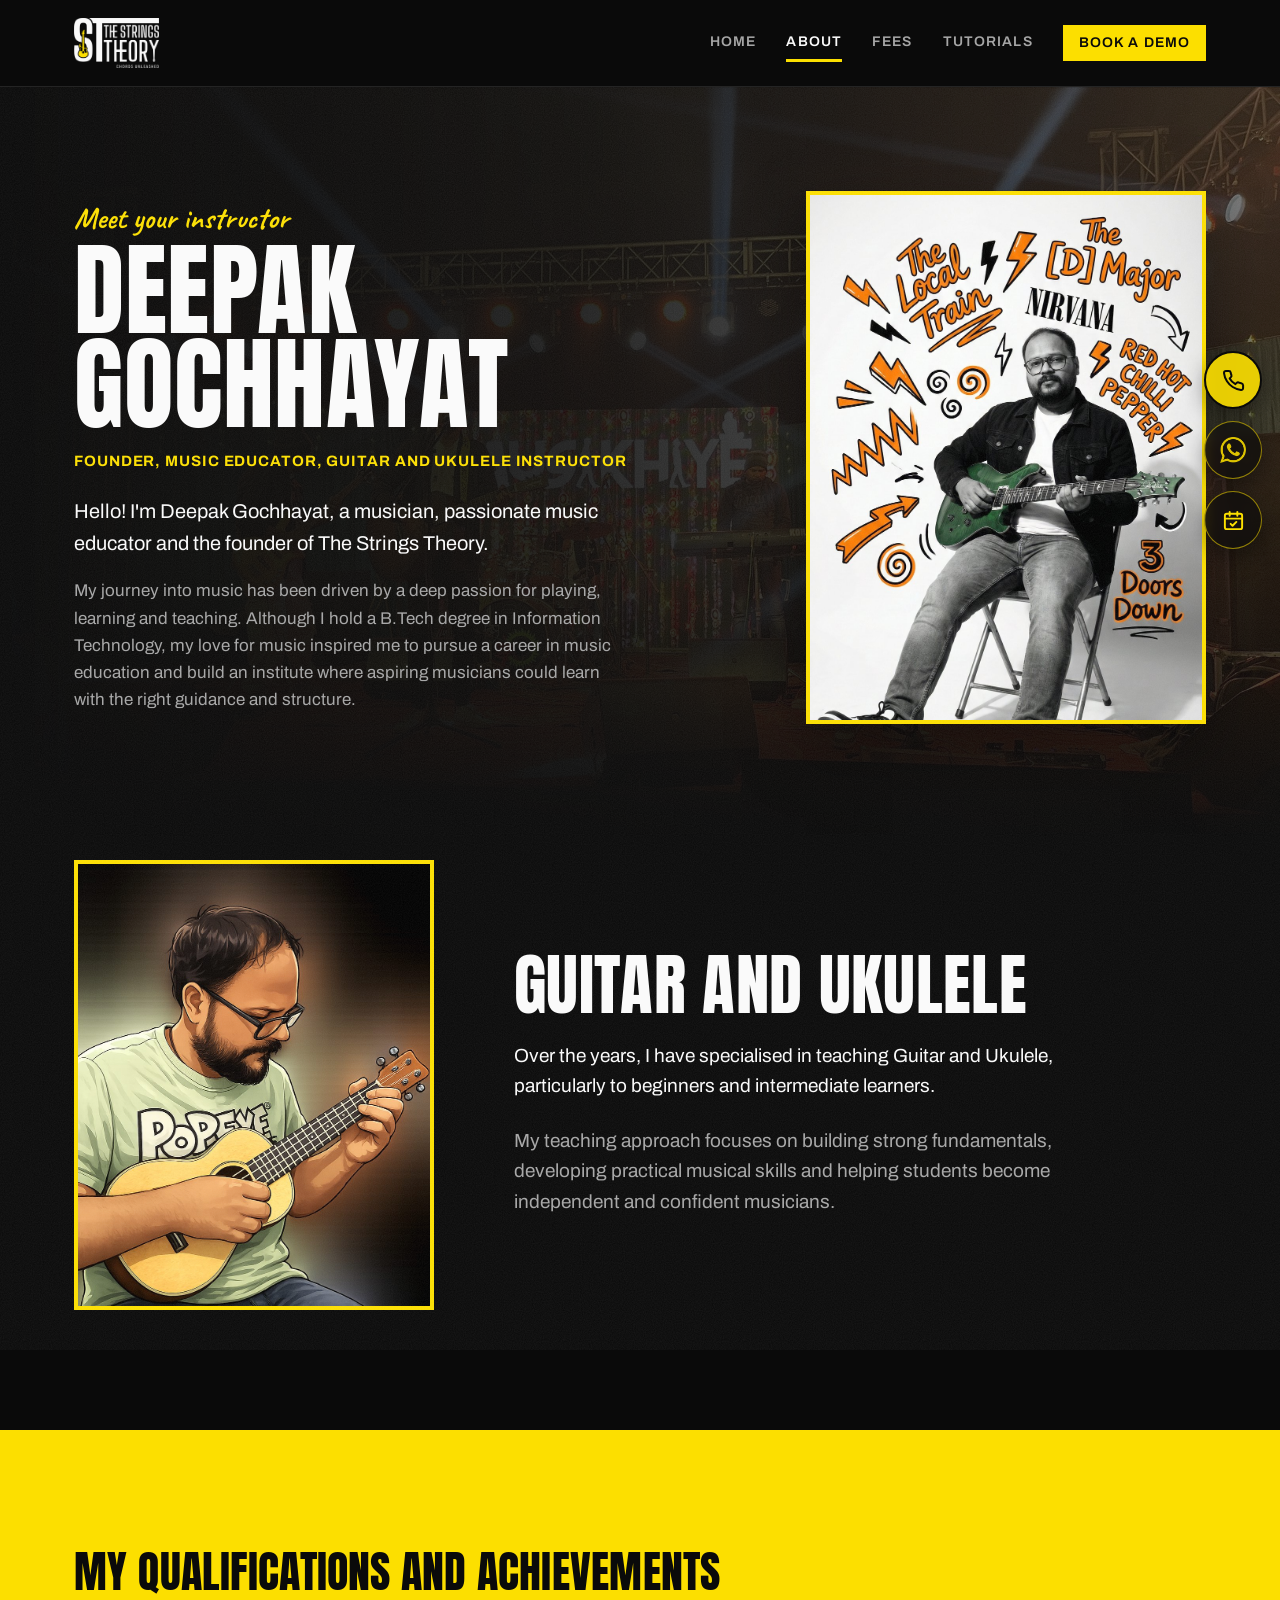
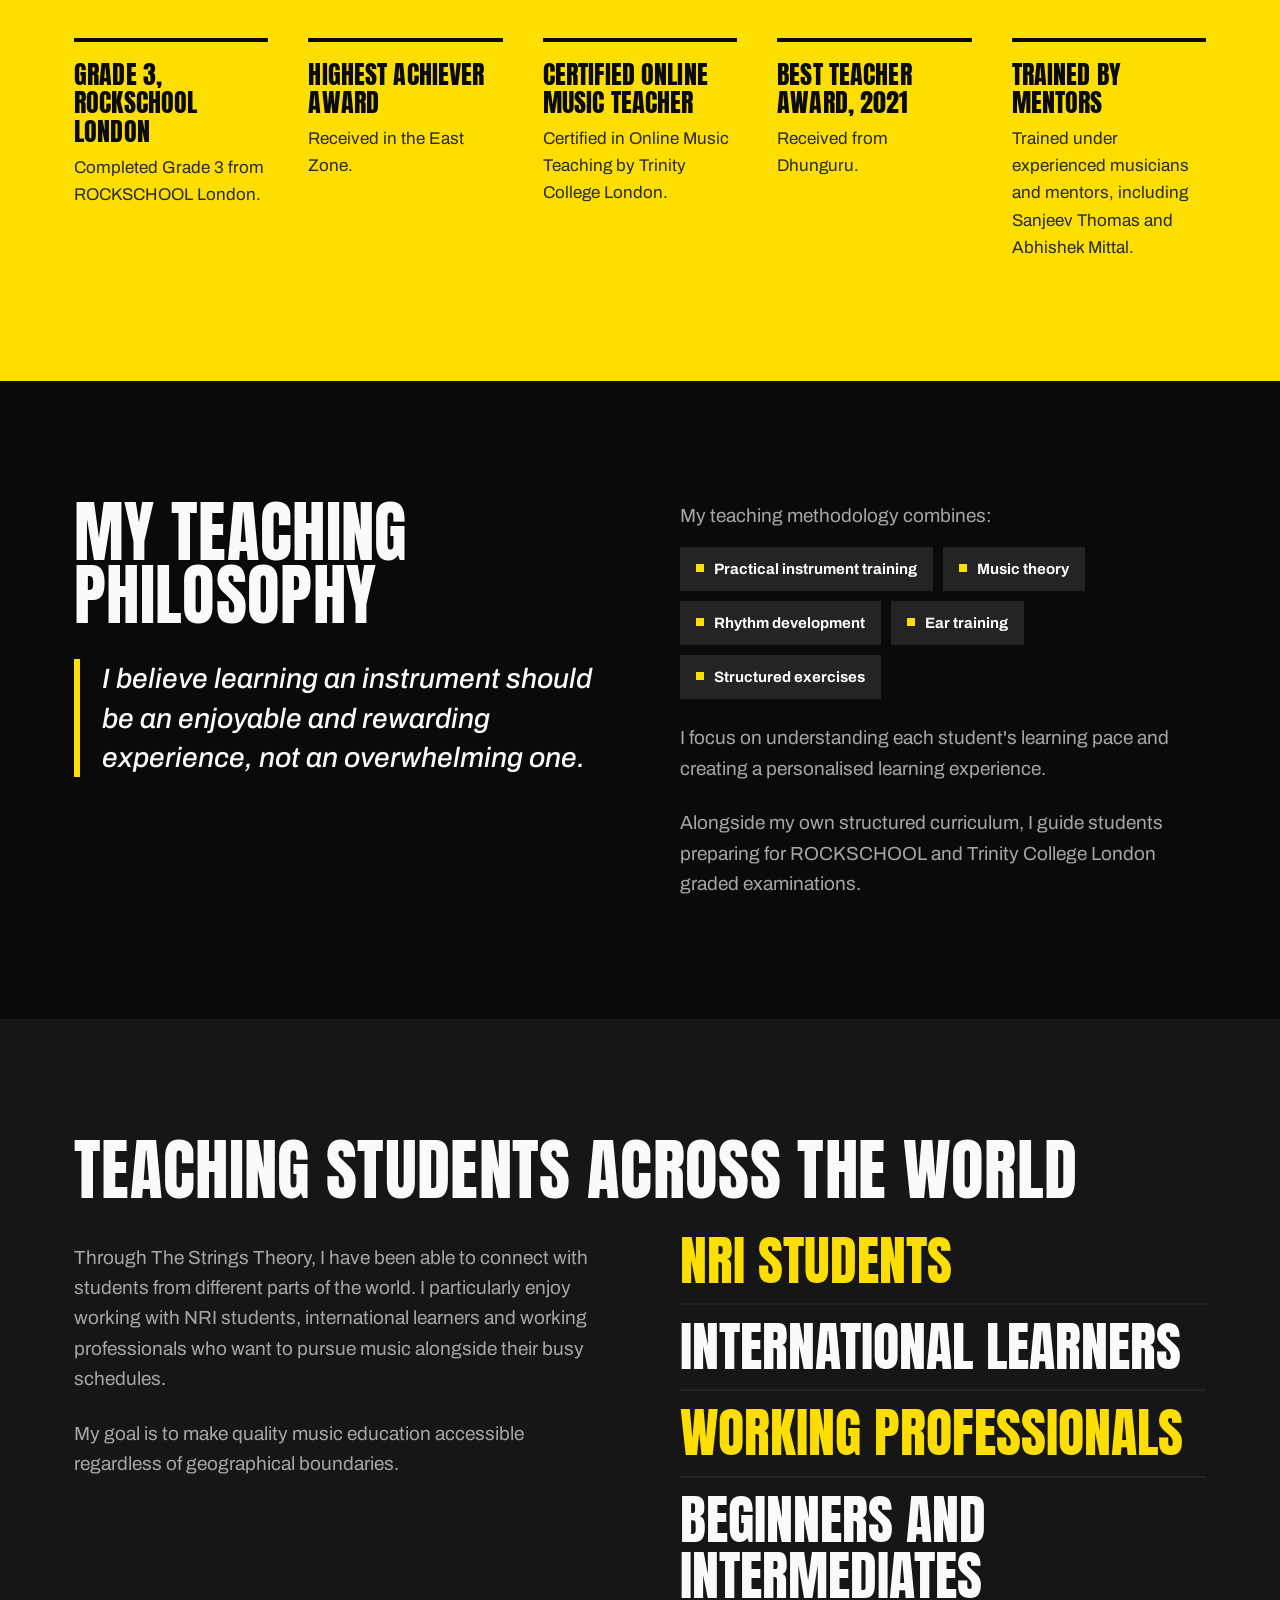
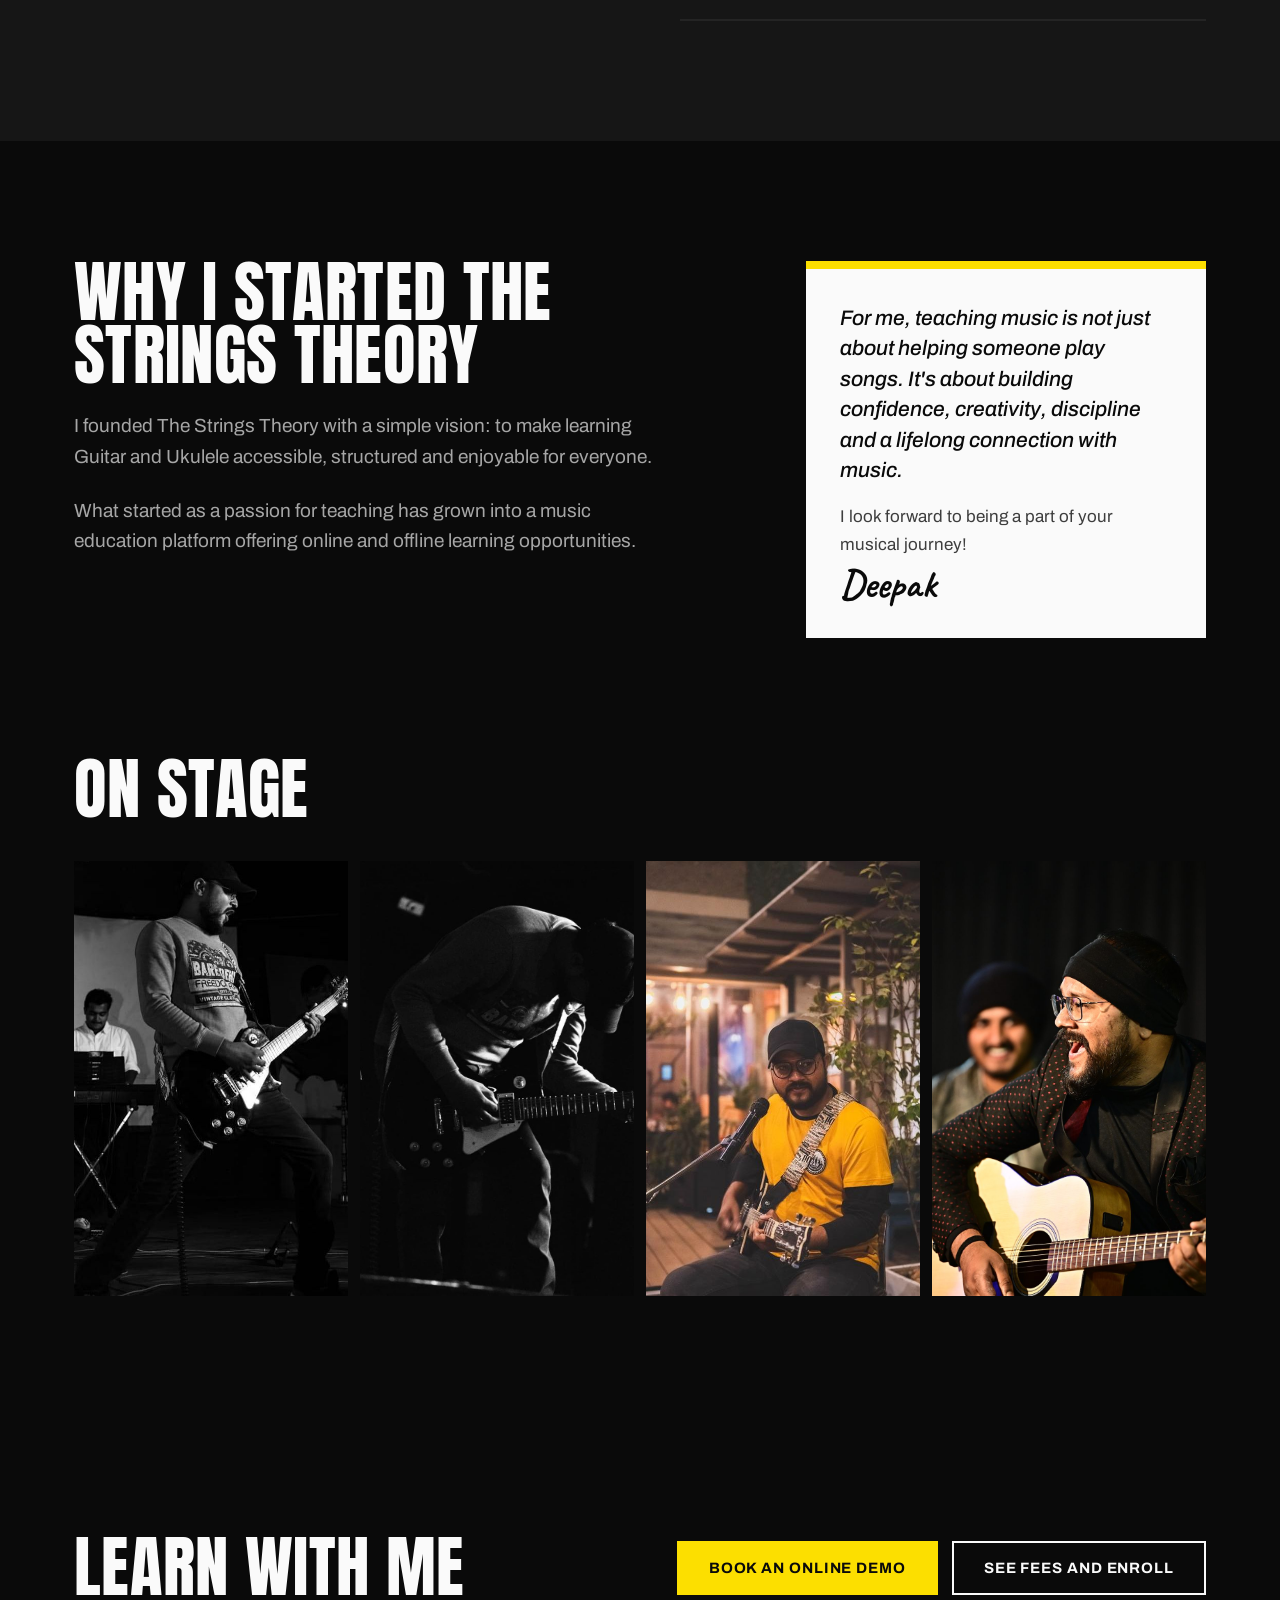
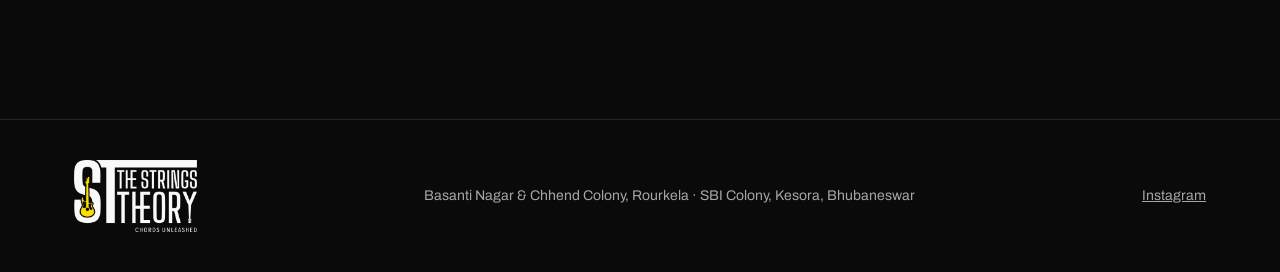
==== commit 96310d49: "Add files via upload" ====
--- a/about.html
+++ b/about.html
@@ -195,8 +195,8 @@
   <a class="fab" href="#" data-site-email hidden aria-label="Email us" title="Email us">
     <svg aria-hidden="true" viewBox="0 0 24 24" fill="none" stroke="currentColor" stroke-width="2" stroke-linecap="round" stroke-linejoin="round"><rect x="3" y="5" width="18" height="14" rx="2"/><polyline points="3 7 12 13 21 7"/></svg>
   </a>
-    <a class="fab" href="https://wa.me/917008896377?text=Hi%2C%20I%27d%20like%20to%20know%20about%20lessons%20at%20The%20Strings%20Theory." data-open-enquiry aria-haspopup="dialog" aria-label="Send an enquiry" title="Send an enquiry">
-    <svg aria-hidden="true" viewBox="0 0 24 24" fill="none" stroke="currentColor" stroke-width="2" stroke-linecap="round" stroke-linejoin="round"><rect x="5" y="3" width="14" height="18" rx="2"/><line x1="9" y1="8" x2="15" y2="8"/><line x1="9" y1="12" x2="15" y2="12"/><line x1="9" y1="16" x2="13" y2="16"/></svg>
+    <a class="fab" href="book-demo.html" aria-label="Book a demo" title="Book a demo">
+    <svg aria-hidden="true" viewBox="0 0 24 24" fill="none" stroke="currentColor" stroke-width="2" stroke-linecap="round" stroke-linejoin="round"><rect x="3" y="5" width="18" height="16" rx="2"/><line x1="3" y1="10" x2="21" y2="10"/><line x1="8" y1="3" x2="8" y2="7"/><line x1="16" y1="3" x2="16" y2="7"/><polyline points="9 15.5 11 17.5 15 13.5"/></svg>
   </a>
 </nav>
 
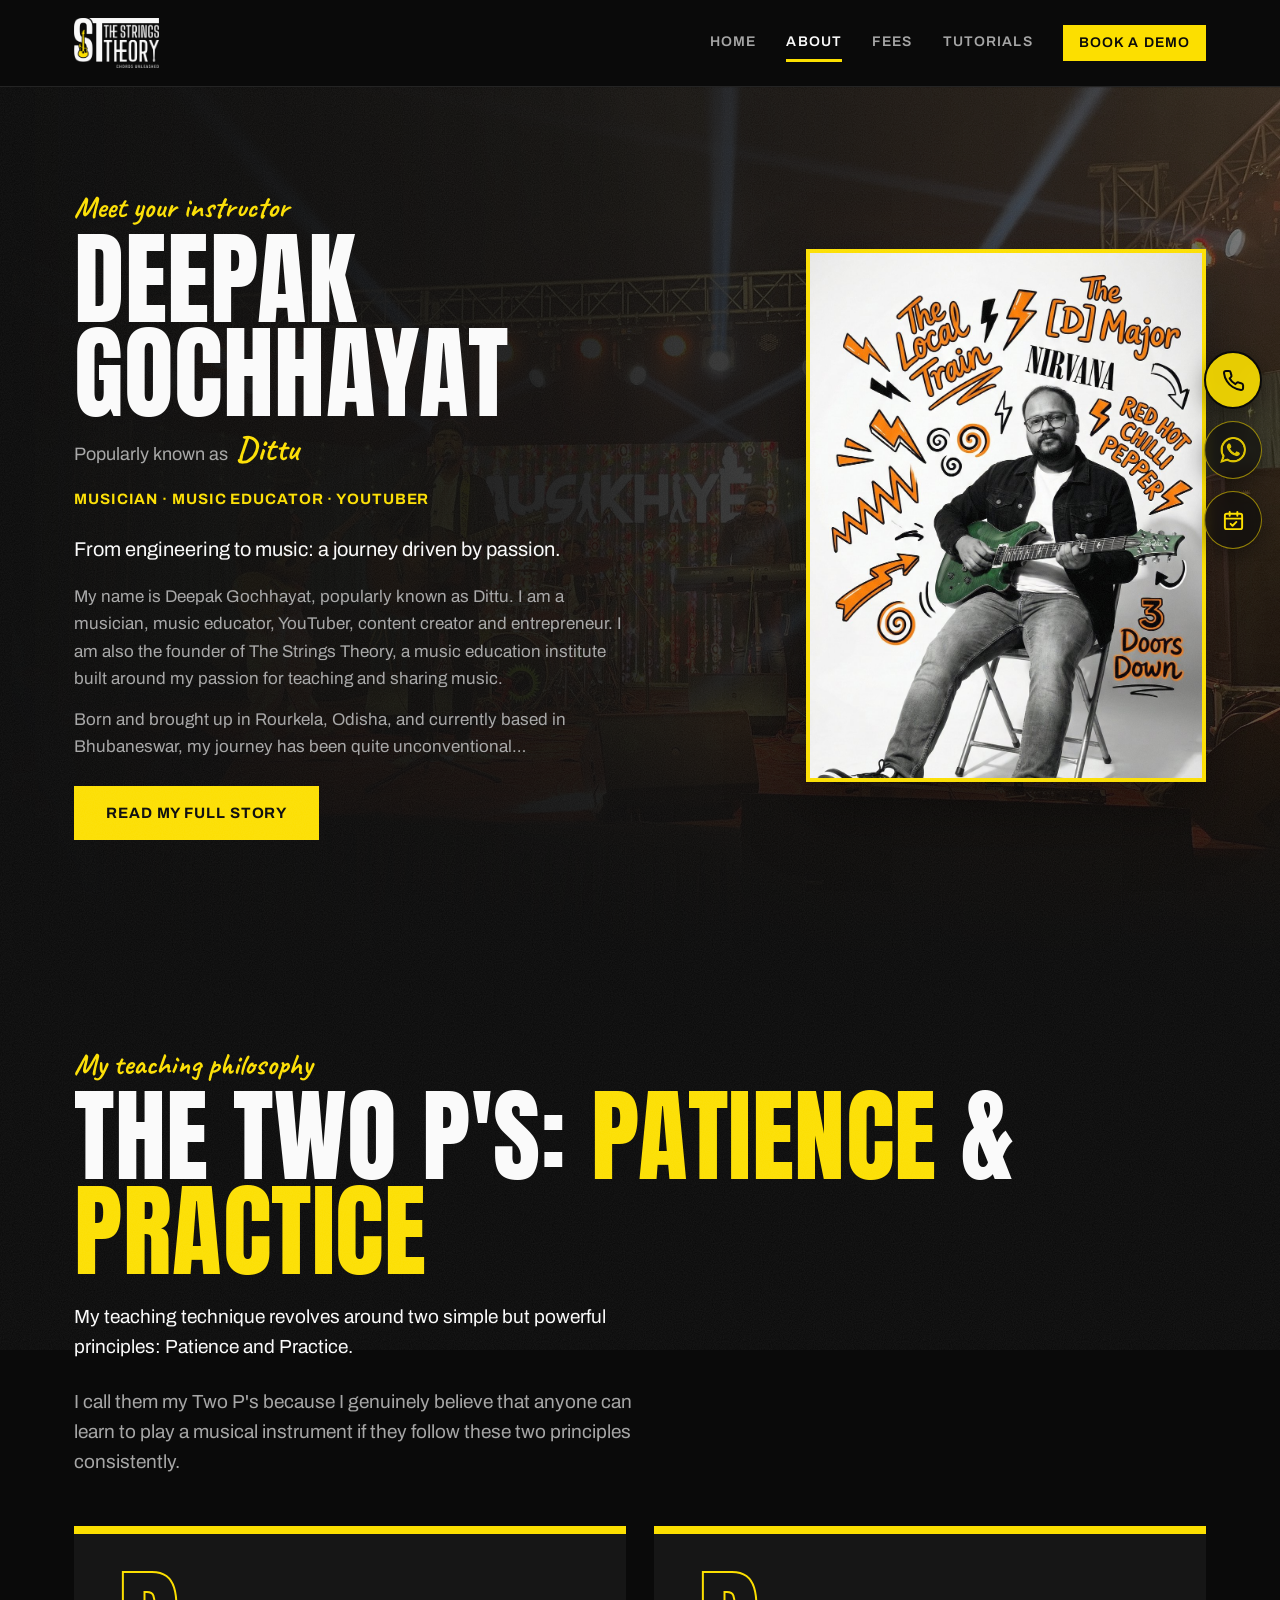
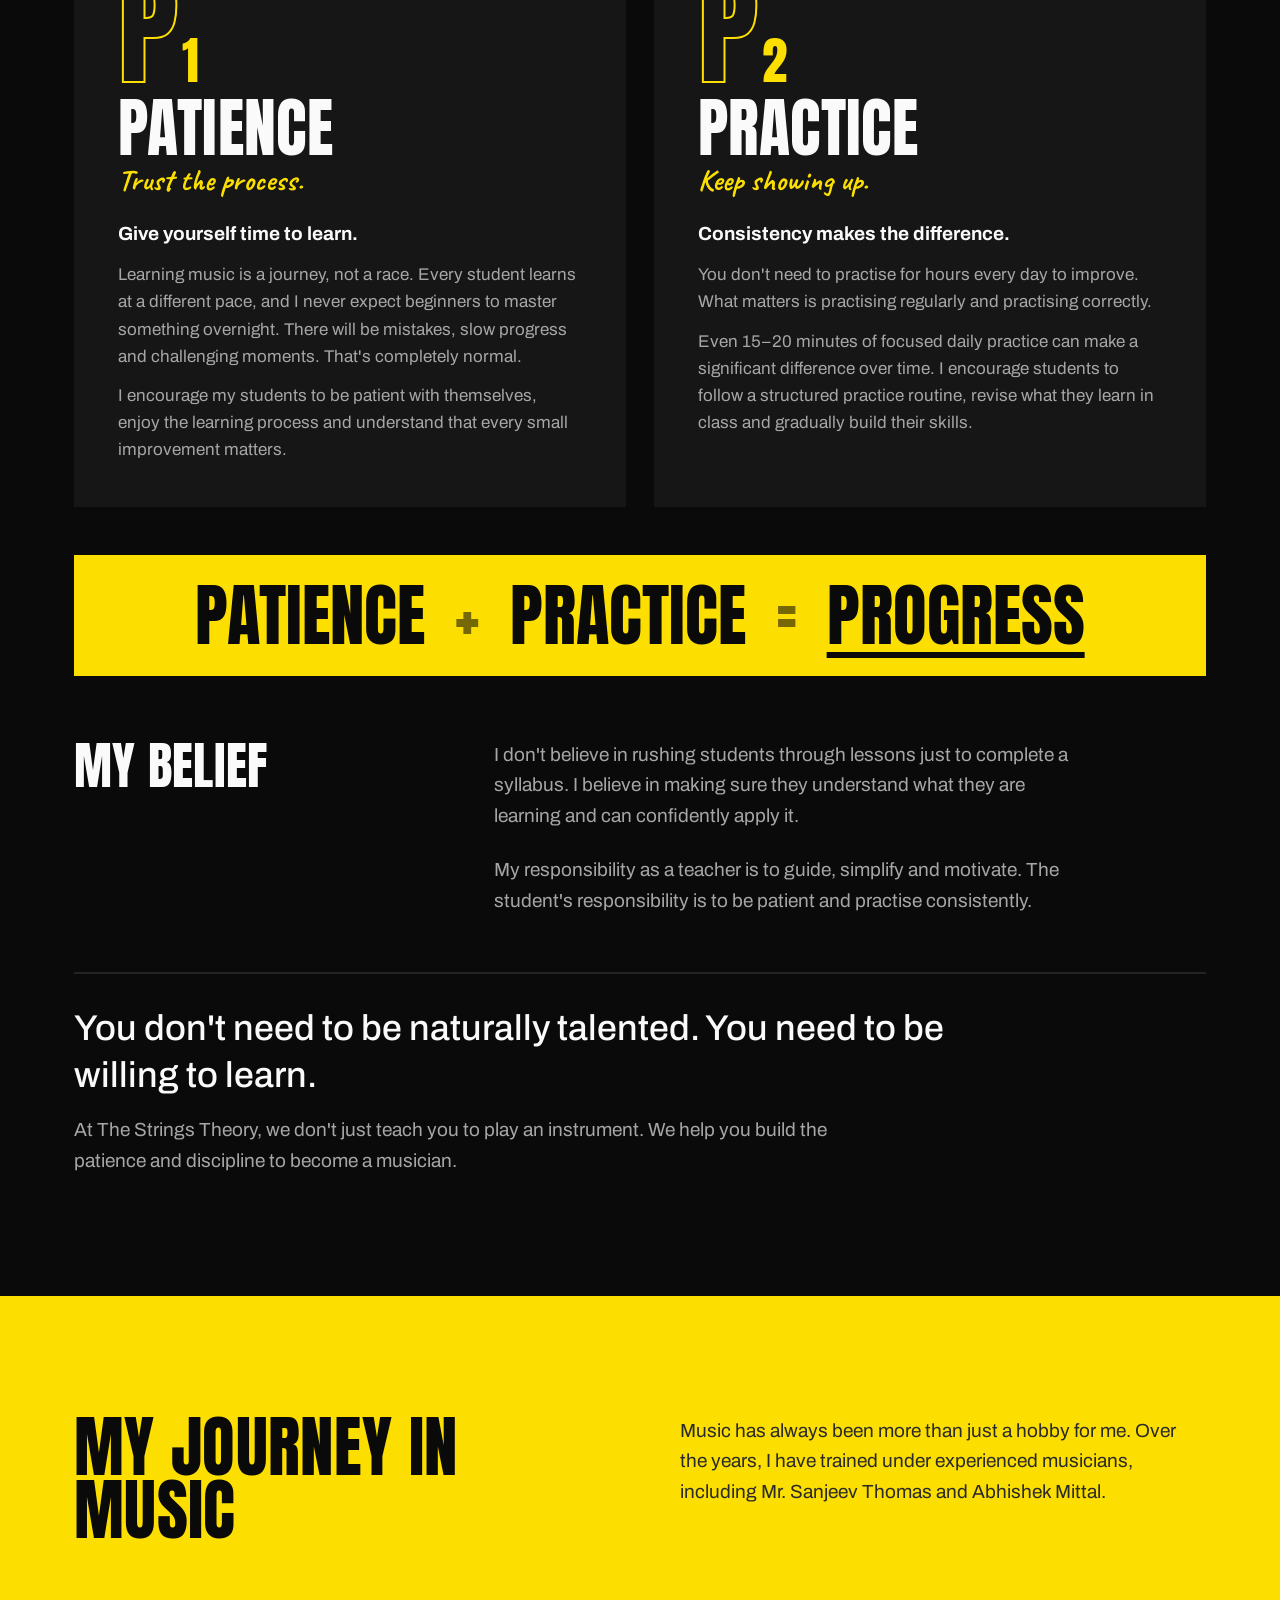
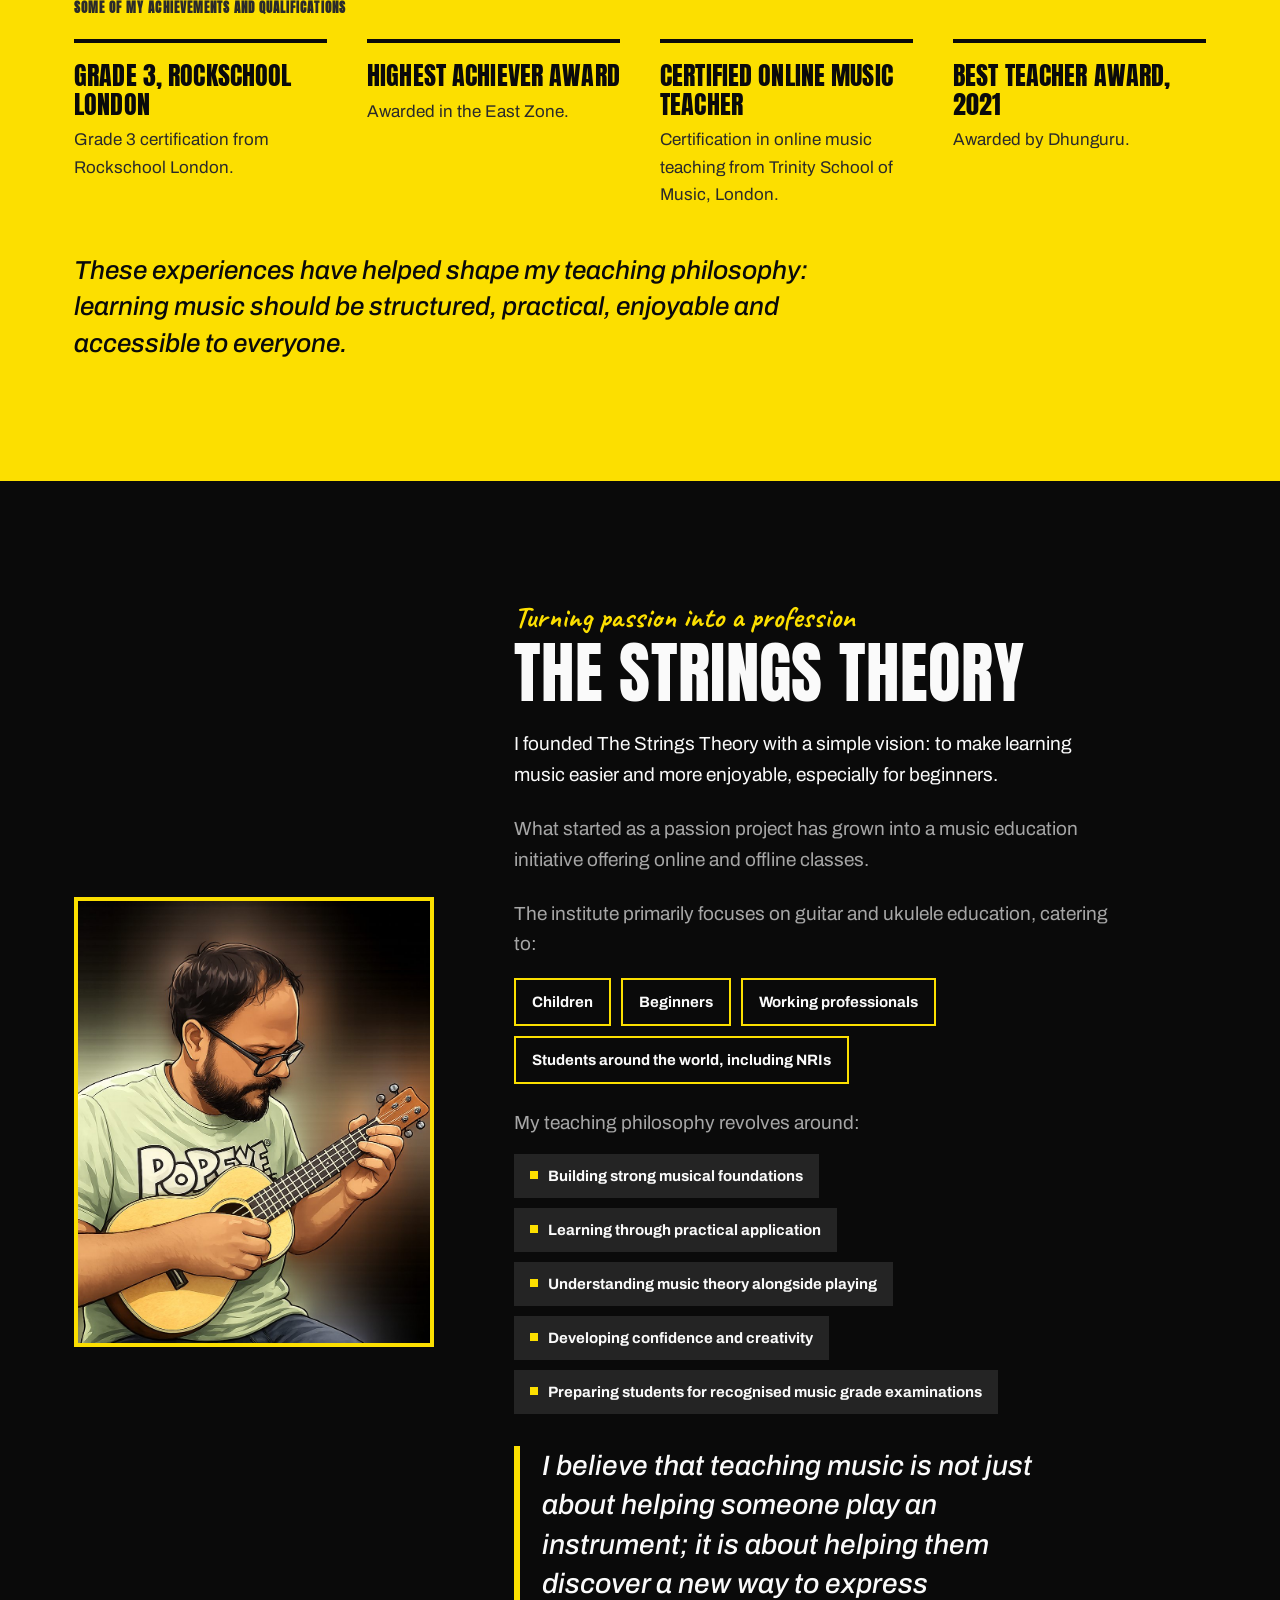
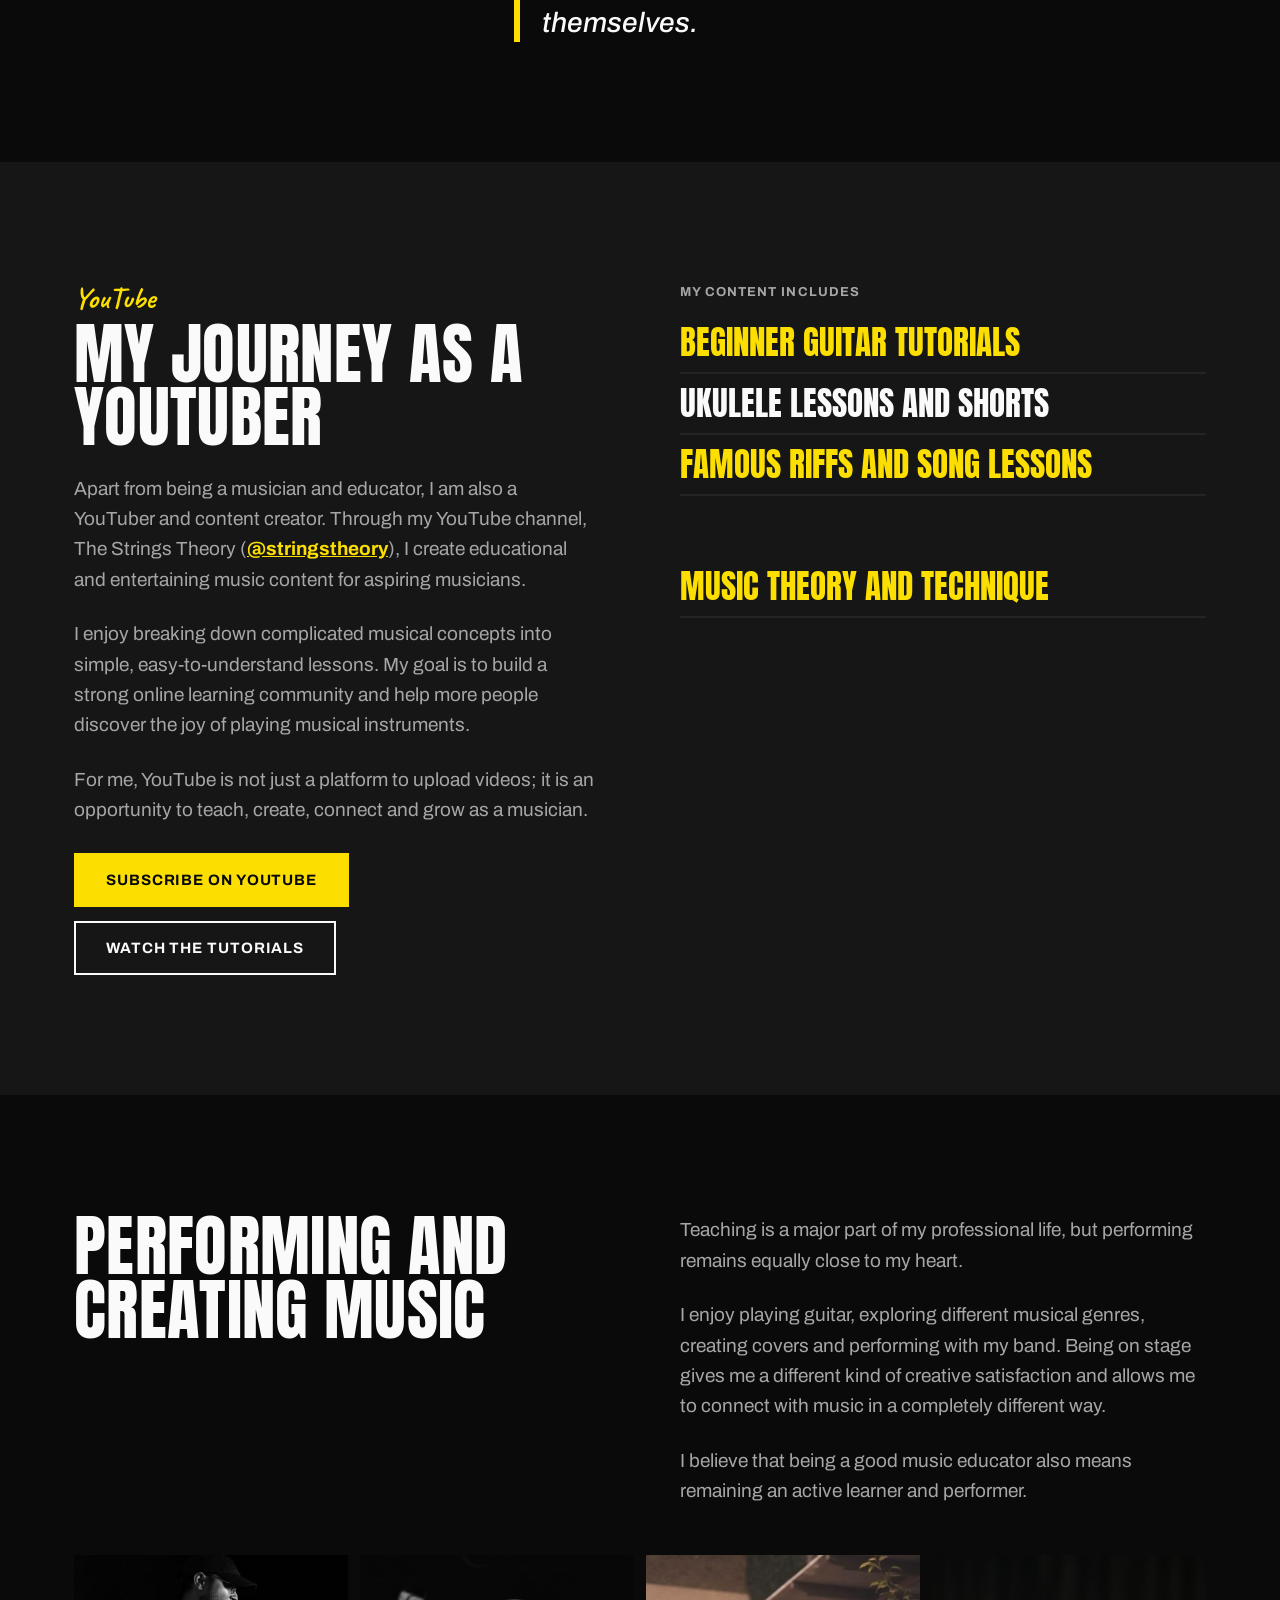
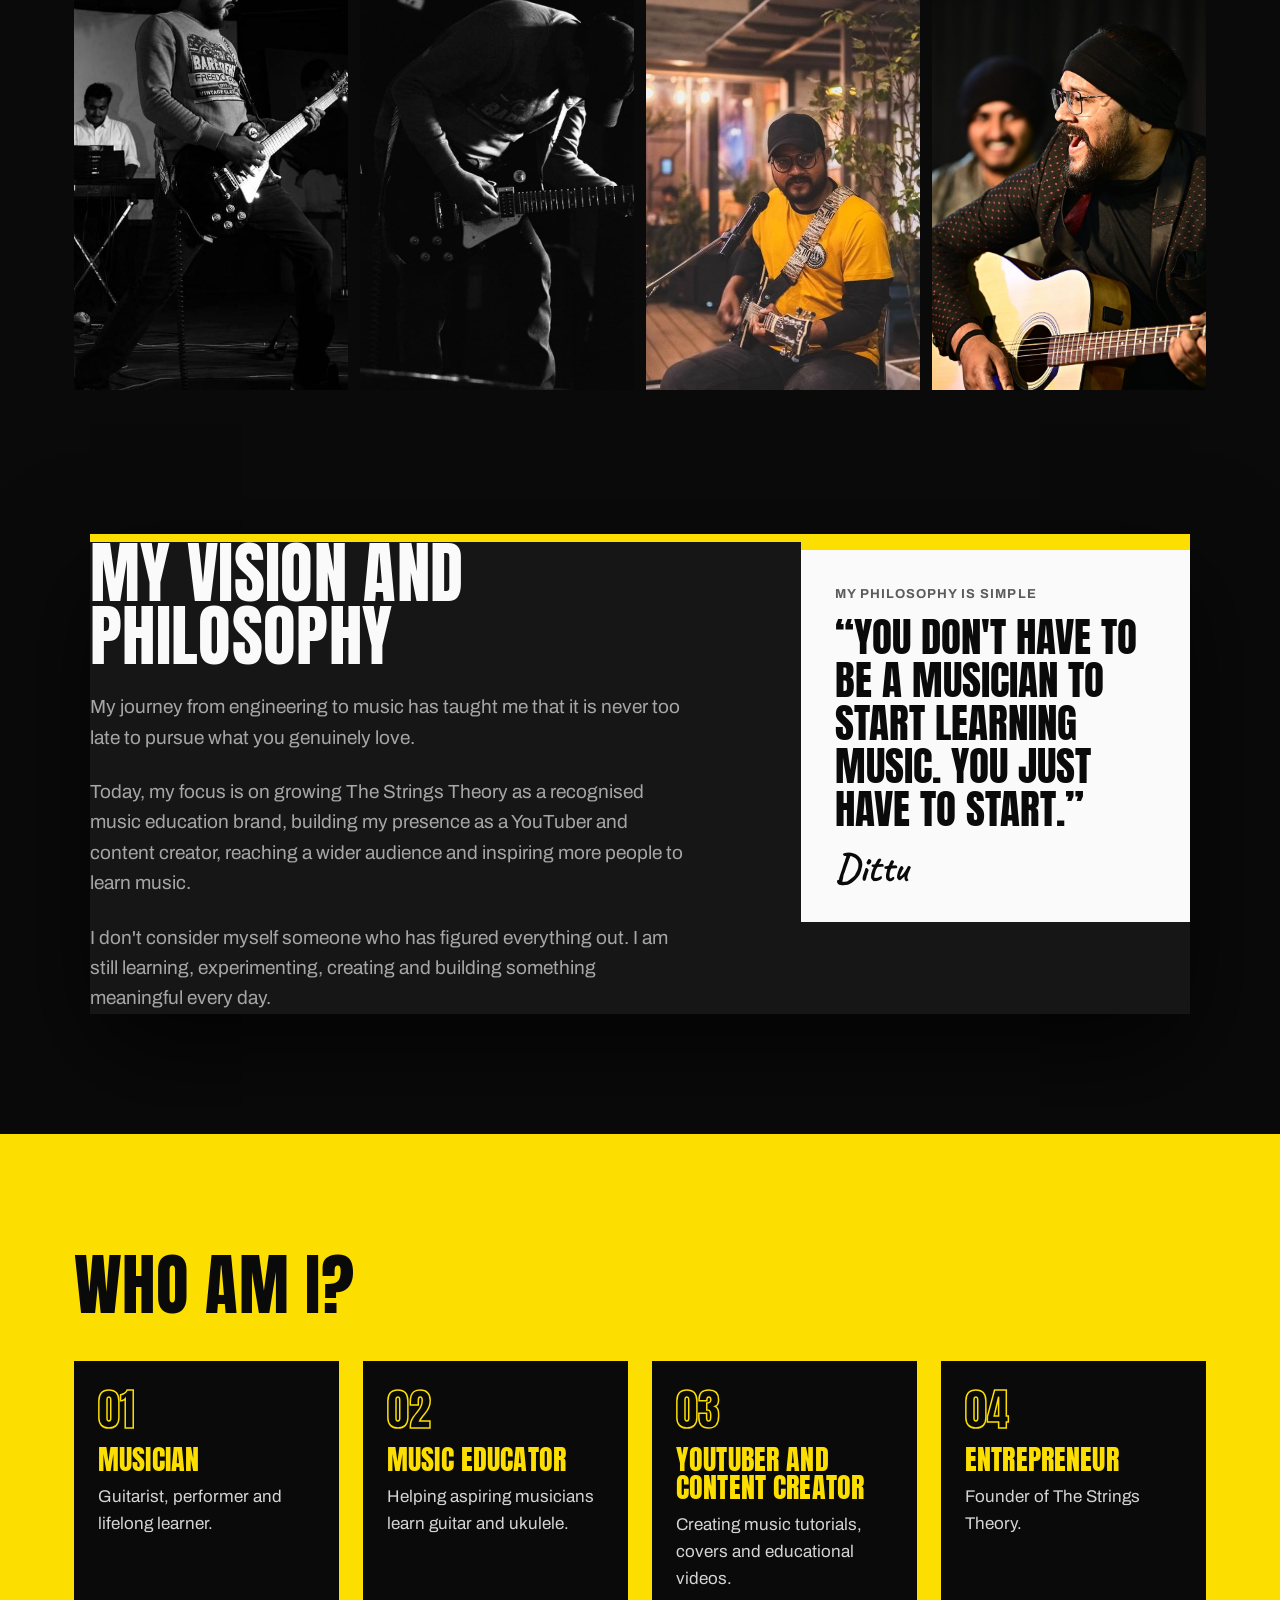
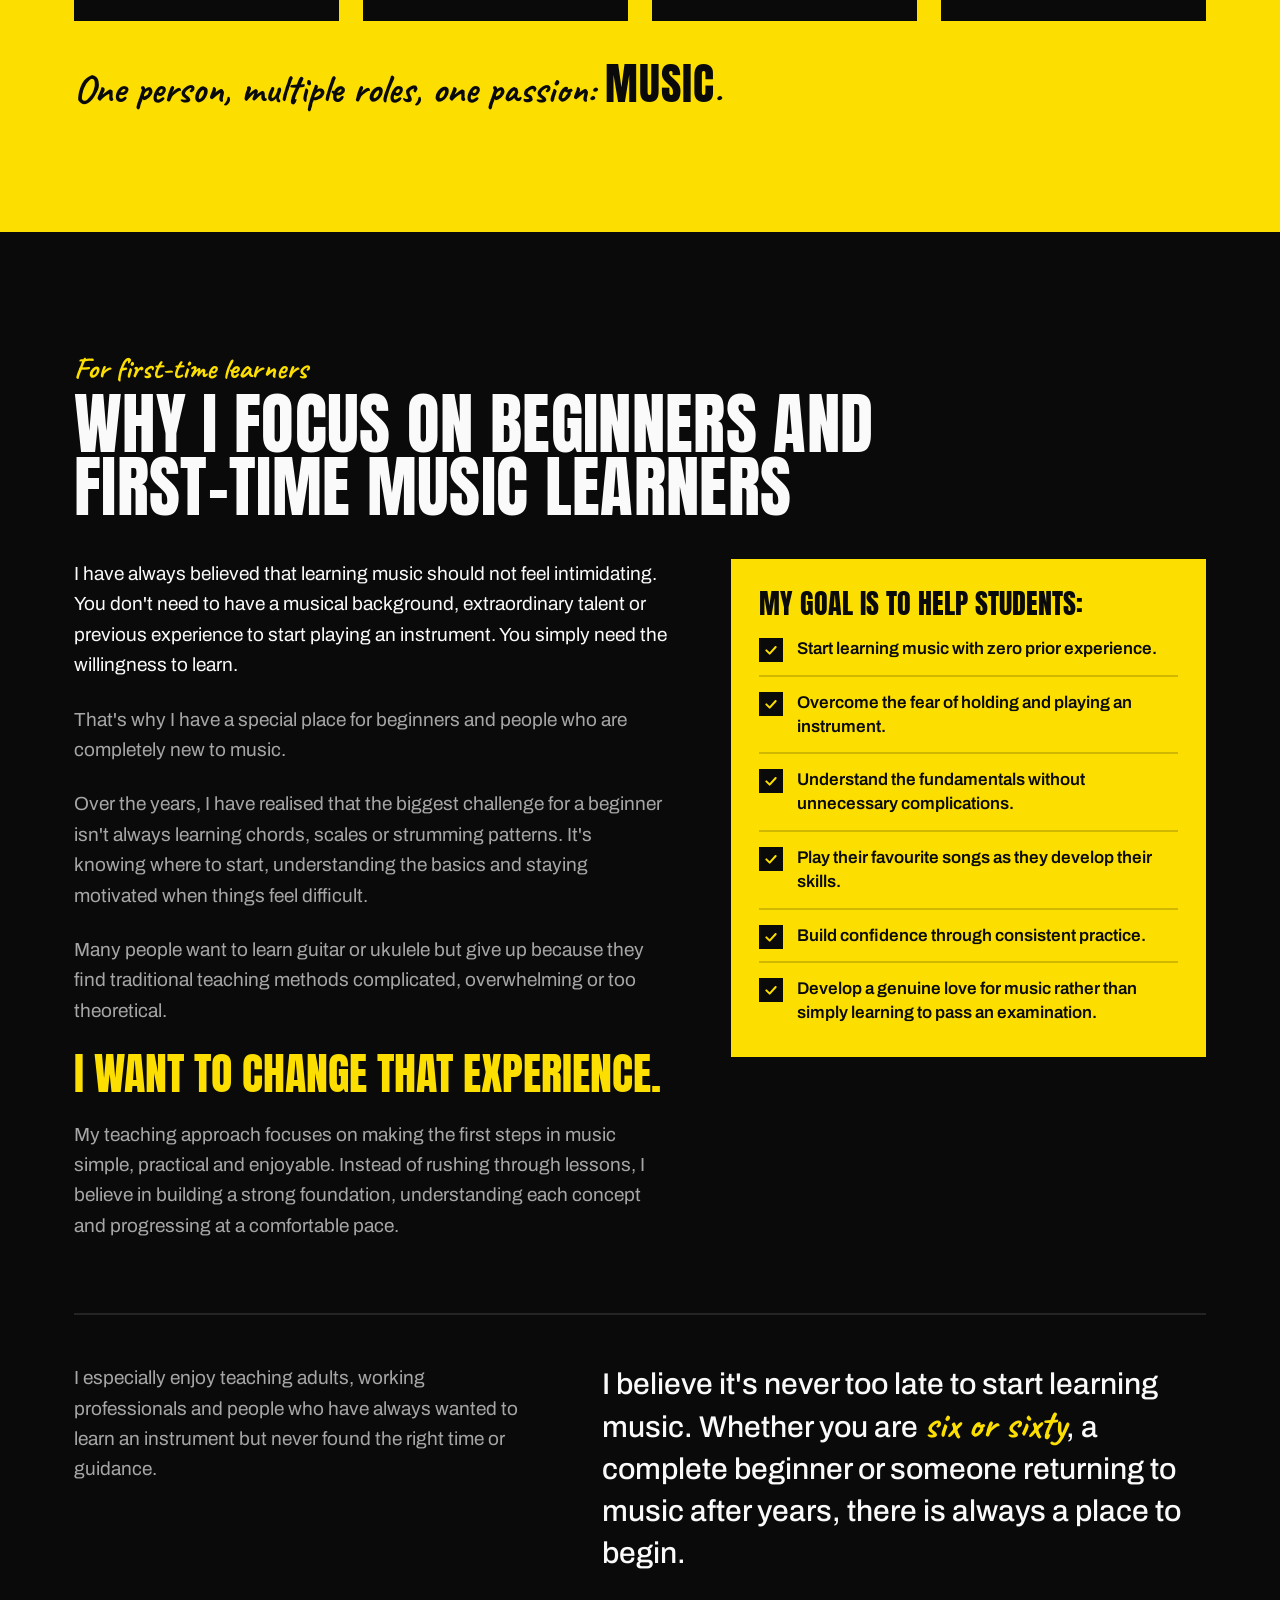
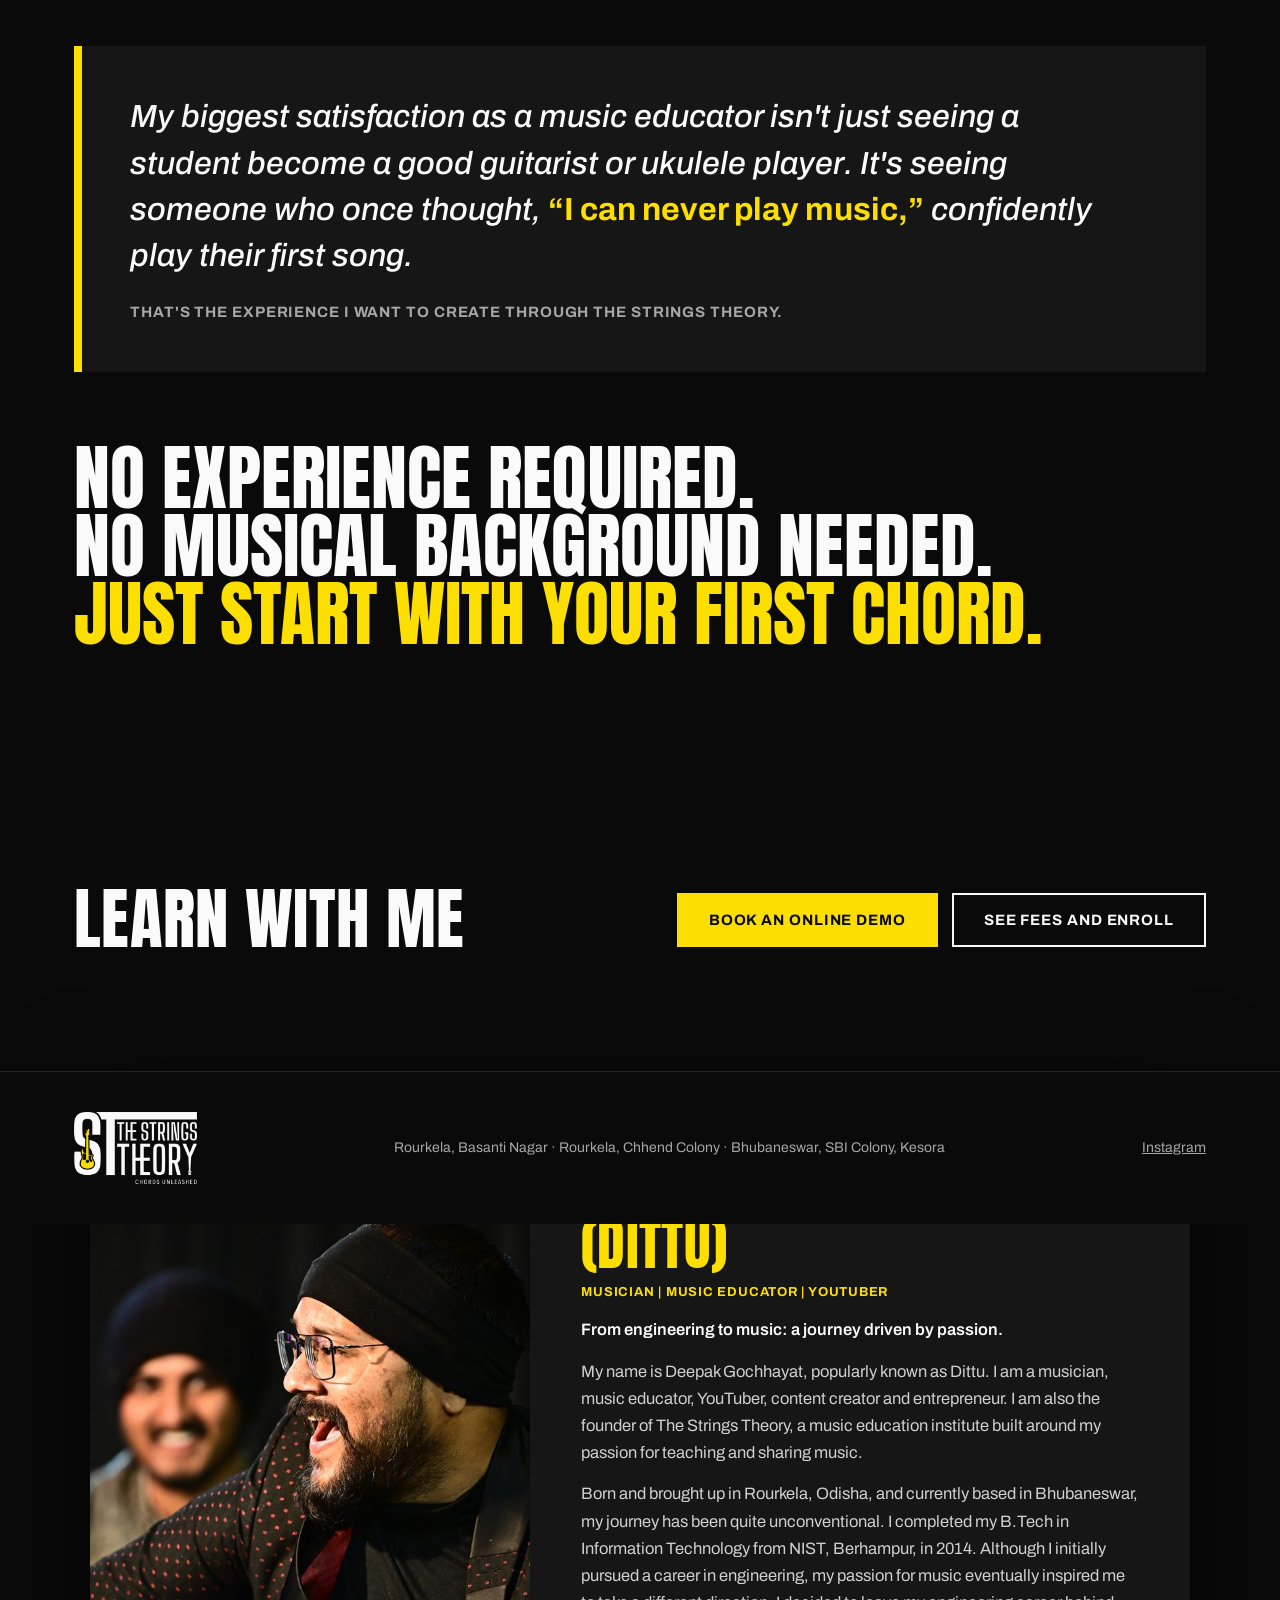
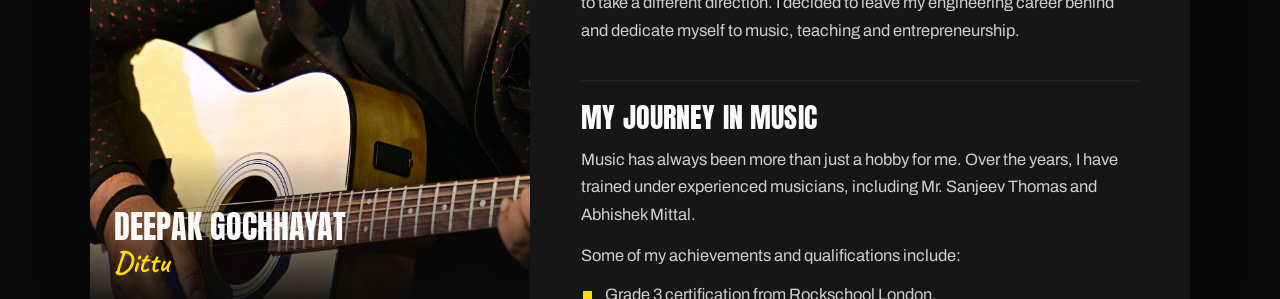
==== commit b0d625e6: "Add files via upload" ====
--- a/about.html
+++ b/about.html
@@ -4,7 +4,7 @@
 <meta charset="utf-8">
 <meta name="viewport" content="width=device-width, initial-scale=1">
 <title>Meet Your Instructor, Deepak Gochhayat | The Strings Theory</title>
-<meta name="description" content="Deepak Gochhayat, founder of The Strings Theory: guitar and ukulele instructor, Rockschool Grade 3, Trinity College London certified online teacher and Dhunguru Best Teacher 2021.">
+<meta name="description" content="Deepak Gochhayat (Dittu): musician, music educator, YouTuber and founder of The Strings Theory. Rockschool Grade 3, certified online music teacher and Dhunguru Best Teacher 2021.">
 <link rel="canonical" href="https://www.thestringstheory.in/about.html">
 <meta name="theme-color" content="#0A0A0A">
 <script>document.documentElement.classList.add('js');</script>
@@ -12,7 +12,7 @@
 <meta property="og:type" content="website">
 <meta property="og:site_name" content="The Strings Theory">
 <meta property="og:title" content="Meet Your Instructor, Deepak Gochhayat | The Strings Theory">
-<meta property="og:description" content="Deepak Gochhayat, founder of The Strings Theory: guitar and ukulele instructor, Rockschool Grade 3, Trinity College London certified online teacher and Dhunguru Best Teacher 2021.">
+<meta property="og:description" content="Deepak Gochhayat (Dittu): musician, music educator, YouTuber and founder of The Strings Theory. Rockschool Grade 3, certified online music teacher and Dhunguru Best Teacher 2021.">
 <meta property="og:url" content="https://www.thestringstheory.in/about.html">
 <meta property="og:image" content="https://www.thestringstheory.in/assets/img/hero-stage-bw.jpg">
 <meta name="twitter:card" content="summary_large_image">
@@ -23,7 +23,7 @@
 <link rel="preconnect" href="https://fonts.googleapis.com">
 <link rel="preconnect" href="https://fonts.gstatic.com" crossorigin>
 <link rel="stylesheet" href="https://fonts.googleapis.com/css2?family=Anton&family=Archivo:ital,wght@0,400;0,500;0,600;0,700;1,400;1,500&family=Caveat:wght@600;700&display=swap">
-<link rel="stylesheet" href="assets/css/style.css?v=22">
+<link rel="stylesheet" href="assets/css/style.css?v=39">
 </head>
 <body class="page-about">
 <a class="skip-link" href="#main">Skip to content</a>
@@ -53,110 +53,236 @@
     <div class="about-hero__text">
       <p class="about-kicker">Meet your instructor</p>
       <h1 class="h-xl">Deepak Gochhayat</h1>
-      <p class="about-role">Founder, music educator, guitar and ukulele instructor</p>
-      <p class="lede">Hello! I'm Deepak Gochhayat, a musician, passionate music educator and the founder of The Strings Theory.</p>
-      <p>My journey into music has been driven by a deep passion for playing, learning and teaching. Although I hold a B.Tech degree in Information Technology, my love for music inspired me to pursue a career in music education and build an institute where aspiring musicians could learn with the right guidance and structure.</p>
+      <p class="about-aka">Popularly known as <span>Dittu</span></p>
+      <p class="about-role">Musician · Music educator · YouTuber</p>
+      <p class="lede">From engineering to music: a journey driven by passion.</p>
+      <p>My name is Deepak Gochhayat, popularly known as Dittu. I am a musician, music educator, YouTuber, content creator and entrepreneur. I am also the founder of The Strings Theory, a music education institute built around my passion for teaching and sharing music.</p>
+      <p>Born and brought up in Rourkela, Odisha, and currently based in Bhubaneswar, my journey has been quite unconventional…</p>
+      <div class="actions about-hero__more">
+        <a class="btn btn--gold" href="#journey-h" data-open-story aria-haspopup="dialog">Read my full story</a>
+      </div>
     </div>
     <div class="portrait" data-reveal>
       <div class="portrait__frame">
-                  <img src="assets/img/deepak-poster.jpg" alt="Deepak Gochhayat with his electric guitar, surrounded by hand-drawn names of bands" width="1000" height="1333">
-              </div>
-    </div>
-  </div>
-</section>
-
-<!-- What he teaches -->
-<section class="section section--tight-top">
+        <img src="assets/img/deepak-poster.jpg" alt="Deepak Gochhayat with his electric guitar, surrounded by hand-drawn names of bands" width="1000" height="1333">
+      </div>
+    </div>
+  </div>
+</section>
+
+<!-- Teaching philosophy: the Two P's -->
+<section class="section twop" aria-labelledby="twop-h">
+  <div class="container">
+    <p class="about-kicker" data-reveal>My teaching philosophy</p>
+    <h2 id="twop-h" class="h-xl twop__title" data-reveal>The Two P's: <span>Patience</span> &amp; <span>Practice</span></h2>
+    <div class="twop__intro">
+      <p class="lede" style="color: var(--white)" data-reveal>My teaching technique revolves around two simple but powerful principles: Patience and Practice.</p>
+      <p class="lede" data-reveal>I call them my Two P's because I genuinely believe that anyone can learn to play a musical instrument if they follow these two principles consistently.</p>
+    </div>
+
+    <div class="twop__cards">
+      <article class="pcard" data-reveal>
+        <p class="pcard__mark" aria-hidden="true">P<sub>1</sub></p>
+        <h3 class="pcard__name">Patience</h3>
+        <p class="pcard__tag">Trust the process.</p>
+        <p class="pcard__lead">Give yourself time to learn.</p>
+        <p>Learning music is a journey, not a race. Every student learns at a different pace, and I never expect beginners to master something overnight. There will be mistakes, slow progress and challenging moments. That's completely normal.</p>
+        <p>I encourage my students to be patient with themselves, enjoy the learning process and understand that every small improvement matters.</p>
+      </article>
+      <article class="pcard" data-reveal style="--d: 120ms">
+        <p class="pcard__mark" aria-hidden="true">P<sub>2</sub></p>
+        <h3 class="pcard__name">Practice</h3>
+        <p class="pcard__tag">Keep showing up.</p>
+        <p class="pcard__lead">Consistency makes the difference.</p>
+        <p>You don't need to practise for hours every day to improve. What matters is practising regularly and practising correctly.</p>
+        <p>Even 15–20 minutes of focused daily practice can make a significant difference over time. I encourage students to follow a structured practice routine, revise what they learn in class and gradually build their skills.</p>
+      </article>
+    </div>
+
+    <p class="twop__eq" data-reveal><span>Patience</span> <b>+</b> <span>Practice</span> <b>=</b> <span class="twop__eq-res">Progress</span></p>
+
+    <div class="twop__belief">
+      <h3 class="twop__belief-h" data-reveal>My belief</h3>
+      <div>
+        <p class="lede" style="margin-top: 0" data-reveal>I don't believe in rushing students through lessons just to complete a syllabus. I believe in making sure they understand what they are learning and can confidently apply it.</p>
+        <p class="lede" data-reveal>My responsibility as a teacher is to guide, simplify and motivate. The student's responsibility is to be patient and practise consistently.</p>
+      </div>
+    </div>
+
+    <div class="twop__close" data-reveal>
+      <p class="twop__talent">You don't need to be naturally talented. You need to be willing to learn.</p>
+      <p>At The Strings Theory, we don't just teach you to play an instrument. We help you build the patience and discipline to become a musician.</p>
+    </div>
+  </div>
+</section>
+
+<!-- My journey in music -->
+<section class="paper section" aria-labelledby="journey-h">
+  <div class="container">
+    <div class="split">
+      <h2 id="journey-h" class="h-lg" data-reveal>My journey in music</h2>
+      <p class="lede" style="margin-top: 0" data-reveal>Music has always been more than just a hobby for me. Over the years, I have trained under experienced musicians, including Mr. Sanjeev Thomas and Abhishek Mittal.</p>
+    </div>
+    <h3 class="creds__title">Some of my achievements and qualifications</h3>
+    <div class="creds">
+      <div class="cred" data-reveal><h3>Grade 3, Rockschool London</h3><p>Grade 3 certification from Rockschool London.</p></div>
+      <div class="cred" data-reveal><h3>Highest Achiever Award</h3><p>Awarded in the East Zone.</p></div>
+      <div class="cred" data-reveal><h3>Certified online music teacher</h3><p>Certification in online music teaching from Trinity School of Music, London.</p></div>
+      <div class="cred" data-reveal><h3>Best Teacher Award, 2021</h3><p>Awarded by Dhunguru.</p></div>
+    </div>
+    <p class="creds__note" data-reveal>These experiences have helped shape my teaching philosophy: learning music should be structured, practical, enjoyable and accessible to everyone.</p>
+  </div>
+</section>
+
+<!-- The Strings Theory -->
+<section class="section" aria-labelledby="tst-h">
   <div class="container teach">
     <img class="teach__art" src="assets/img/deepak-ukulele.jpg" alt="An illustration of Deepak playing the ukulele" width="900" height="1125" loading="lazy" data-reveal>
     <div class="teach__text">
-      <h2 class="h-lg" data-reveal>Guitar and ukulele</h2>
-      <p class="lede" style="color: var(--white)" data-reveal>Over the years, I have specialised in teaching Guitar and Ukulele, particularly to beginners and intermediate learners.</p>
-      <p class="lede" data-reveal>My teaching approach focuses on building strong fundamentals, developing practical musical skills and helping students become independent and confident musicians.</p>
-    </div>
-  </div>
-</section>
-
-<!-- Qualifications -->
-<section class="paper section" aria-labelledby="cred-h">
-  <div class="container">
-    <h2 id="cred-h" class="h-md">My qualifications and achievements</h2>
-    <div class="creds">
-      <div class="cred" data-reveal><h3>Grade 3, ROCKSCHOOL London</h3><p>Completed Grade 3 from ROCKSCHOOL London.</p></div>
-      <div class="cred" data-reveal><h3>Highest Achiever Award</h3><p>Received in the East Zone.</p></div>
-      <div class="cred" data-reveal><h3>Certified online music teacher</h3><p>Certified in Online Music Teaching by Trinity College London.</p></div>
-      <div class="cred" data-reveal><h3>Best Teacher Award, 2021</h3><p>Received from Dhunguru.</p></div>
-      <div class="cred" data-reveal><h3>Trained by mentors</h3><p>Trained under experienced musicians and mentors, including Sanjeev Thomas and Abhishek Mittal.</p></div>
-    </div>
-  </div>
-</section>
-
-<!-- Teaching philosophy -->
-<section class="section" aria-labelledby="phil-h">
+      <p class="about-kicker" data-reveal>Turning passion into a profession</p>
+      <h2 id="tst-h" class="h-lg" data-reveal>The Strings Theory</h2>
+      <p class="lede" style="color: var(--white)" data-reveal>I founded The Strings Theory with a simple vision: to make learning music easier and more enjoyable, especially for beginners.</p>
+      <p class="lede" data-reveal>What started as a passion project has grown into a music education initiative offering online and offline classes.</p>
+      <p class="lede" data-reveal>The institute primarily focuses on guitar and ukulele education, catering to:</p>
+      <ul class="who-list" data-reveal>
+        <li>Children</li>
+        <li>Beginners</li>
+        <li>Working professionals</li>
+        <li>Students around the world, including NRIs</li>
+      </ul>
+      <p class="lede" data-reveal>My teaching philosophy revolves around:</p>
+      <ul class="method-list method-list--stack" data-reveal>
+        <li>Building strong musical foundations</li>
+        <li>Learning through practical application</li>
+        <li>Understanding music theory alongside playing</li>
+        <li>Developing confidence and creativity</li>
+        <li>Preparing students for recognised music grade examinations</li>
+      </ul>
+      <blockquote class="philosophy-quote" data-reveal>I believe that teaching music is not just about helping someone play an instrument; it is about helping them discover a new way to express themselves.</blockquote>
+    </div>
+  </div>
+</section>
+
+<!-- YouTube -->
+<section class="velvet section" aria-labelledby="yt-h">
   <div class="container split">
     <div>
-      <h2 id="phil-h" class="h-lg" data-reveal>My teaching philosophy</h2>
-      <blockquote class="philosophy-quote" data-reveal>I believe learning an instrument should be an enjoyable and rewarding experience, not an overwhelming one.</blockquote>
+      <p class="about-kicker" data-reveal>YouTube</p>
+      <h2 id="yt-h" class="h-lg" data-reveal>My journey as a YouTuber</h2>
+      <p class="lede" data-reveal>Apart from being a musician and educator, I am also a YouTuber and content creator. Through my YouTube channel, The Strings Theory (<a href="https://www.youtube.com/@stringstheory" target="_blank" rel="noopener">@stringstheory</a>), I create educational and entertaining music content for aspiring musicians.</p>
+      <p class="lede" data-reveal>I enjoy breaking down complicated musical concepts into simple, easy-to-understand lessons. My goal is to build a strong online learning community and help more people discover the joy of playing musical instruments.</p>
+      <p class="lede" data-reveal>For me, YouTube is not just a platform to upload videos; it is an opportunity to teach, create, connect and grow as a musician.</p>
+      <div class="actions" style="margin-top: 28px" data-reveal>
+        <a class="btn btn--gold" href="https://www.youtube.com/@stringstheory?sub_confirmation=1" target="_blank" rel="noopener">Subscribe on YouTube</a>
+        <a class="btn btn--outline" href="tutorials.html">Watch the tutorials</a>
+      </div>
     </div>
     <div>
-      <p class="lede" style="margin-top: 0" data-reveal>My teaching methodology combines:</p>
-      <ul class="method-list" data-reveal>
-        <li>Practical instrument training</li>
-        <li>Music theory</li>
-        <li>Rhythm development</li>
-        <li>Ear training</li>
-        <li>Structured exercises</li>
+      <p class="yt-list__label" data-reveal>My content includes</p>
+      <ul class="audience-list" aria-label="My YouTube content">
+        <li data-reveal>Beginner guitar tutorials</li>
+        <li data-reveal>Ukulele lessons and shorts</li>
+        <li data-reveal>Famous riffs and song lessons</li>
+        <li data-reveal>Covers and performances</li>
+        <li data-reveal>Music theory and technique</li>
       </ul>
-      <p class="lede" data-reveal>I focus on understanding each student's learning pace and creating a personalised learning experience.</p>
-      <p class="lede" data-reveal>Alongside my own structured curriculum, I guide students preparing for ROCKSCHOOL and Trinity College London graded examinations.</p>
-    </div>
-  </div>
-</section>
-
-<!-- Students across the world -->
-<section class="velvet section" aria-labelledby="world-h">
+    </div>
+  </div>
+</section>
+
+<!-- Performing -->
+<section class="section" aria-labelledby="stage-h">
   <div class="container">
-    <h2 id="world-h" class="h-lg" data-reveal>Teaching students across the world</h2>
-  </div>
-  <div class="container split" style="margin-top: 16px">
-    <div>
-      <p class="lede" data-reveal>Through The Strings Theory, I have been able to connect with students from different parts of the world. I particularly enjoy working with NRI students, international learners and working professionals who want to pursue music alongside their busy schedules.</p>
-      <p class="lede" data-reveal>My goal is to make quality music education accessible regardless of geographical boundaries.</p>
-    </div>
-    <ul class="audience-list" aria-label="Who I teach">
-      <li data-reveal>NRI students</li>
-      <li data-reveal>International learners</li>
-      <li data-reveal>Working professionals</li>
-      <li data-reveal>Beginners and intermediates</li>
-    </ul>
-  </div>
-</section>
-
-<!-- Why I started -->
-<section class="section" aria-labelledby="why-h">
+    <div class="split">
+      <h2 id="stage-h" class="h-lg" data-reveal>Performing and creating music</h2>
+      <div>
+        <p class="lede" style="margin-top: 0" data-reveal>Teaching is a major part of my professional life, but performing remains equally close to my heart.</p>
+        <p class="lede" data-reveal>I enjoy playing guitar, exploring different musical genres, creating covers and performing with my band. Being on stage gives me a different kind of creative satisfaction and allows me to connect with music in a completely different way.</p>
+        <p class="lede" data-reveal>I believe that being a good music educator also means remaining an active learner and performer.</p>
+      </div>
+    </div>
+    <div class="live-grid" style="margin-top: 48px">
+      <img src="assets/img/live-1.jpg" alt="Deepak playing electric guitar on stage" loading="lazy" data-reveal>
+      <img src="assets/img/live-2.jpg" alt="Deepak bent over his guitar mid-solo" loading="lazy" data-reveal>
+      <img src="assets/img/live-3.jpg" alt="Deepak playing and singing at an evening gig" loading="lazy" data-reveal>
+      <img src="assets/img/deepak.jpg" alt="Deepak singing with his acoustic guitar" loading="lazy" data-reveal>
+    </div>
+  </div>
+</section>
+
+<!-- Vision -->
+<section class="section section--tight-top" aria-labelledby="vision-h">
   <div class="container story">
     <div>
-      <h2 id="why-h" class="h-lg" data-reveal>Why I started The Strings Theory</h2>
-      <p class="lede" data-reveal>I founded The Strings Theory with a simple vision: to make learning Guitar and Ukulele accessible, structured and enjoyable for everyone.</p>
-      <p class="lede" data-reveal>What started as a passion for teaching has grown into a music education platform offering online and offline learning opportunities.</p>
+      <h2 id="vision-h" class="h-lg" data-reveal>My vision and philosophy</h2>
+      <p class="lede" data-reveal>My journey from engineering to music has taught me that it is never too late to pursue what you genuinely love.</p>
+      <p class="lede" data-reveal>Today, my focus is on growing The Strings Theory as a recognised music education brand, building my presence as a YouTuber and content creator, reaching a wider audience and inspiring more people to learn music.</p>
+      <p class="lede" data-reveal>I don't consider myself someone who has figured everything out. I am still learning, experimenting, creating and building something meaningful every day.</p>
     </div>
     <div class="card-paper" data-reveal>
-      <p class="card-paper__lead">For me, teaching music is not just about helping someone play songs. It's about building confidence, creativity, discipline and a lifelong connection with music.</p>
-      <p class="signoff">I look forward to being a part of your musical journey!</p>
-      <p class="signature">Deepak</p>
-    </div>
-  </div>
-</section>
-
-<section class="section" style="padding-top: 0" aria-labelledby="stage-h">
+      <p class="card-paper__kicker">My philosophy is simple</p>
+      <p class="card-paper__lead">“You don't have to be a musician to start learning music. You just have to start.”</p>
+      <p class="signature">Dittu</p>
+    </div>
+  </div>
+</section>
+
+<!-- Who am I -->
+<section class="paper section" aria-labelledby="who-h">
   <div class="container">
-    <h2 id="stage-h" class="h-lg" data-reveal>On stage</h2>
-    <div class="live-grid">
-              <img src="assets/img/live-1.jpg" alt="Deepak playing electric guitar on stage" loading="lazy" data-reveal>
-              <img src="assets/img/live-2.jpg" alt="Deepak bent over his guitar mid-solo" loading="lazy" data-reveal>
-              <img src="assets/img/live-3.jpg" alt="Deepak playing and singing at an evening gig" loading="lazy" data-reveal>
-              <img src="assets/img/deepak.jpg" alt="Deepak singing with his acoustic guitar" loading="lazy" data-reveal>
-          </div>
+    <h2 id="who-h" class="h-lg" data-reveal>Who am I?</h2>
+    <div class="roles">
+      <div class="role" data-reveal><span class="role__num">01</span><h3>Musician</h3><p>Guitarist, performer and lifelong learner.</p></div>
+      <div class="role" data-reveal><span class="role__num">02</span><h3>Music educator</h3><p>Helping aspiring musicians learn guitar and ukulele.</p></div>
+      <div class="role" data-reveal><span class="role__num">03</span><h3>YouTuber and content creator</h3><p>Creating music tutorials, covers and educational videos.</p></div>
+      <div class="role" data-reveal><span class="role__num">04</span><h3>Entrepreneur</h3><p>Founder of The Strings Theory.</p></div>
+    </div>
+    <p class="roles__tag" data-reveal>One person, multiple roles, one passion: <strong>MUSIC</strong>.</p>
+  </div>
+</section>
+
+<!-- Beginners -->
+<section class="section beginners" aria-labelledby="beg-h">
+  <div class="container">
+    <p class="about-kicker" data-reveal>For first-time learners</p>
+    <h2 id="beg-h" class="h-lg beginners__title" data-reveal>Why I focus on beginners and first-time music learners</h2>
+    <div class="beginners__grid">
+      <div class="beginners__text">
+        <p class="lede" style="color: var(--white)" data-reveal>I have always believed that learning music should not feel intimidating. You don't need to have a musical background, extraordinary talent or previous experience to start playing an instrument. You simply need the willingness to learn.</p>
+        <p class="lede" data-reveal>That's why I have a special place for beginners and people who are completely new to music.</p>
+        <p class="lede" data-reveal>Over the years, I have realised that the biggest challenge for a beginner isn't always learning chords, scales or strumming patterns. It's knowing where to start, understanding the basics and staying motivated when things feel difficult.</p>
+        <p class="lede" data-reveal>Many people want to learn guitar or ukulele but give up because they find traditional teaching methods complicated, overwhelming or too theoretical.</p>
+        <p class="beginners__change" data-reveal>I want to change that experience.</p>
+        <p class="lede" data-reveal>My teaching approach focuses on making the first steps in music simple, practical and enjoyable. Instead of rushing through lessons, I believe in building a strong foundation, understanding each concept and progressing at a comfortable pace.</p>
+      </div>
+      <div class="goal-card" data-reveal>
+        <p class="goal-card__title">My goal is to help students:</p>
+        <ul class="goal-list">
+          <li>Start learning music with zero prior experience.</li>
+          <li>Overcome the fear of holding and playing an instrument.</li>
+          <li>Understand the fundamentals without unnecessary complications.</li>
+          <li>Play their favourite songs as they develop their skills.</li>
+          <li>Build confidence through consistent practice.</li>
+          <li>Develop a genuine love for music rather than simply learning to pass an examination.</li>
+        </ul>
+      </div>
+    </div>
+
+    <div class="beginners__never">
+      <p class="lede" data-reveal>I especially enjoy teaching adults, working professionals and people who have always wanted to learn an instrument but never found the right time or guidance.</p>
+      <p class="beginners__big" data-reveal>I believe it's never too late to start learning music. Whether you are <span>six or sixty</span>, a complete beginner or someone returning to music after years, there is always a place to begin.</p>
+    </div>
+
+    <figure class="first-song" data-reveal>
+      <blockquote>My biggest satisfaction as a music educator isn't just seeing a student become a good guitarist or ukulele player. It's seeing someone who once thought, <em>“I can never play music,”</em> confidently play their first song.</blockquote>
+      <figcaption>That's the experience I want to create through The Strings Theory.</figcaption>
+    </figure>
+
+    <p class="just-start" data-reveal>
+      <span>No experience required.</span>
+      <span>No musical background needed.</span>
+      <span class="just-start__last">Just start with your first chord.</span>
+    </p>
   </div>
 </section>
 
@@ -172,10 +298,81 @@
 
 </main>
 
+<!-- Full story pop-up (opened by "Read my full story") -->
+<dialog class="story" id="story" aria-labelledby="story-title">
+  <button class="story__close" type="button" data-close-story aria-label="Close">
+    <svg aria-hidden="true" viewBox="0 0 24 24" fill="none" stroke="currentColor" stroke-width="2.4" stroke-linecap="round"><line x1="6" y1="6" x2="18" y2="18"/><line x1="18" y1="6" x2="6" y2="18"/></svg>
+  </button>
+  <div class="story__layout">
+    <figure class="story__photo">
+      <img src="assets/img/deepak.jpg" alt="Deepak Gochhayat singing with his acoustic guitar" width="1000" height="1249" loading="lazy">
+      <figcaption><b>Deepak Gochhayat</b><span>Dittu</span></figcaption>
+    </figure>
+    <div class="story__body">
+      <p class="story__kicker">About me</p>
+      <h2 id="story-title" class="story__title">Deepak Gochhayat <span>(Dittu)</span></h2>
+      <p class="story__roles">Musician | Music educator | YouTuber</p>
+
+      <p class="story__lead">From engineering to music: a journey driven by passion.</p>
+      <p>My name is Deepak Gochhayat, popularly known as Dittu. I am a musician, music educator, YouTuber, content creator and entrepreneur. I am also the founder of The Strings Theory, a music education institute built around my passion for teaching and sharing music.</p>
+      <p>Born and brought up in Rourkela, Odisha, and currently based in Bhubaneswar, my journey has been quite unconventional. I completed my B.Tech in Information Technology from NIST, Berhampur, in 2014. Although I initially pursued a career in engineering, my passion for music eventually inspired me to take a different direction. I decided to leave my engineering career behind and dedicate myself to music, teaching and entrepreneurship.</p>
+
+      <h3>My journey in music</h3>
+      <p>Music has always been more than just a hobby for me. Over the years, I have trained under experienced musicians, including Mr. Sanjeev Thomas and Abhishek Mittal.</p>
+      <p>Some of my achievements and qualifications include:</p>
+      <ul><li>Grade 3 certification from Rockschool London.</li><li>Highest Achiever Award in the East Zone.</li><li>Certification in online music teaching from Trinity School of Music, London.</li><li>Best Teacher Award from Dhunguru in 2021.</li></ul>
+      <p>These experiences have helped shape my teaching philosophy: learning music should be structured, practical, enjoyable and accessible to everyone.</p>
+
+      <h3>The Strings Theory: turning passion into a profession</h3>
+      <p>I founded The Strings Theory with a simple vision: to make learning music easier and more enjoyable, especially for beginners.</p>
+      <p>What started as a passion project has grown into a music education initiative offering online and offline classes.</p>
+      <p>The institute primarily focuses on guitar and ukulele education, catering to children, beginners, working professionals and students from different parts of the world, including NRIs.</p>
+      <p>My teaching philosophy revolves around:</p>
+      <ul><li>Building strong musical foundations.</li><li>Learning through practical application.</li><li>Understanding music theory alongside playing.</li><li>Developing confidence and creativity.</li><li>Preparing students for recognised music grade examinations.</li></ul>
+      <p>I believe that teaching music is not just about helping someone play an instrument; it is about helping them discover a new way to express themselves.</p>
+
+      <h3>YouTube: my journey as a YouTuber</h3>
+      <p>Apart from being a musician and educator, I am also a YouTuber and content creator.</p>
+      <p>Through my YouTube channel, The Strings Theory (<a href="https://www.youtube.com/@stringstheory" target="_blank" rel="noopener">@stringstheory</a>), I create educational and entertaining music content for aspiring musicians.</p>
+      <p>My content includes:</p>
+      <ul><li>Beginner-friendly guitar tutorials.</li><li>Ukulele lessons and short tutorials.</li><li>Famous guitar riffs and song lessons.</li><li>Guitar covers and musical performances.</li><li>Music theory and practical playing techniques.</li></ul>
+      <p>I enjoy breaking down complicated musical concepts into simple, easy-to-understand lessons. My goal is to build a strong online learning community and help more people discover the joy of playing musical instruments.</p>
+      <p>For me, YouTube is not just a platform to upload videos; it is an opportunity to teach, create, connect and grow as a musician.</p>
+
+      <h3>Performing and creating music</h3>
+      <p>Teaching is a major part of my professional life, but performing remains equally close to my heart.</p>
+      <p>I enjoy playing guitar, exploring different musical genres, creating covers and performing with my band. Being on stage gives me a different kind of creative satisfaction and allows me to connect with music in a completely different way.</p>
+      <p>I believe that being a good music educator also means remaining an active learner and performer.</p>
+
+      <h3>My vision and philosophy</h3>
+      <p>My journey from engineering to music has taught me that it is never too late to pursue what you genuinely love.</p>
+      <p>Today, my focus is on growing The Strings Theory as a recognised music education brand, building my presence as a YouTuber and content creator, reaching a wider audience and inspiring more people to learn music.</p>
+      <p>I don't consider myself someone who has figured everything out. I am still learning, experimenting, creating and building something meaningful every day.</p>
+      <p>My philosophy is simple:</p>
+      <blockquote class="story__quote">“You don't have to be a musician to start learning music. You just have to start.”</blockquote>
+
+      <h3>Who am I?</h3>
+      <ul class="story__who">
+        <li><b>Musician:</b> Guitarist, performer and lifelong learner.</li>
+        <li><b>Music Educator:</b> Helping aspiring musicians learn guitar and ukulele.</li>
+        <li><b>YouTuber &amp; Content Creator:</b> Creating music tutorials, covers and educational videos.</li>
+        <li><b>Entrepreneur:</b> Founder of The Strings Theory.</li>
+      </ul>
+      <p class="story__end">One person, multiple roles, one passion: <strong>MUSIC</strong>.</p>
+
+      <div class="actions story__actions">
+        <a class="btn btn--gold" href="book-demo.html">Book an online demo</a>
+        <button class="btn btn--outline" type="button" data-close-story>Close</button>
+      </div>
+    </div>
+  </div>
+</dialog>
+
+
 <footer class="site-footer">
   <div class="container site-footer__inner">
     <img class="site-footer__brand" src="assets/img/logo-white.png?v=2" alt="The Strings Theory" width="800" height="469" loading="lazy">
-    <span>Basanti Nagar &amp; Chhend Colony, Rourkela · SBI Colony, Kesora, Bhubaneswar</span>
+    <span>Rourkela, Basanti Nagar · Rourkela, Chhend Colony · Bhubaneswar, SBI Colony, Kesora</span>
     <a href="https://www.instagram.com/the_stringstheory/" rel="noopener">Instagram</a>
   </div>
 </footer>
@@ -233,9 +430,9 @@
       </label>
       <label class="field">Where
         <select name="mode">
-          <option>Basanti Nagar, Rourkela</option>
-          <option>Chhend Colony, Rourkela</option>
-          <option>SBI Colony, Bhubaneswar</option>
+          <option>Rourkela, Basanti Nagar</option>
+          <option>Rourkela, Chhend Colony</option>
+          <option>Bhubaneswar, SBI Colony</option>
           <option>Online</option>
         </select>
       </label>
@@ -255,6 +452,6 @@
 </dialog>
 
 <script src="assets/js/site.js?v=1" defer></script>
-<script src="assets/js/main.js?v=7" defer></script>
+<script src="assets/js/main.js?v=9" defer></script>
 </body>
 </html>
--- a/assets/css/style.css
+++ b/assets/css/style.css
@@ -129,7 +129,7 @@
 
 /* ---------- Home: poster hero ---------- */
 .hero {
-  padding: 88px 20px 96px;
+  padding: 56px 0 88px; overflow: hidden;
   background-color: var(--black);
   background-image:
     linear-gradient(180deg, rgba(10,10,10,.45) 0%, rgba(10,10,10,.62) 65%, var(--black) 100%),
@@ -161,7 +161,74 @@
 .poster__meta span { flex: 1 1 100%; }
 .poster__rating { margin-top: 20px; font-size: 16px; font-weight: 600; color: var(--on-yellow-body); }
 .stars { color: var(--black); letter-spacing: 2px; }
-.hero__actions { max-width: 760px; margin: 44px auto 0; justify-content: center; }
+.hero__actions { max-width: 760px; margin: 28px auto 0; padding: 0 20px; justify-content: center; }
+
+/* Moving wall of posters. Without JS it is a row you can scroll sideways. */
+.hposters { overflow-x: auto; scrollbar-width: none; }
+.hposters::-webkit-scrollbar { display: none; }
+.hposters__track { display: flex; width: max-content; padding: 30px 0 44px 24px; }
+.hposters.is-moving { overflow: hidden; }
+.hposters.is-moving .hposters__track { padding-left: 0; animation: hp-scroll var(--hp-dur, 70s) linear infinite; }
+.hposters.is-moving:hover .hposters__track, .hposters.is-moving:focus-within .hposters__track { animation-play-state: paused; }
+@keyframes hp-scroll { to { transform: translateX(-50%); } }
+
+.hposter {
+  --r: -1.6deg;
+  position: relative; isolation: isolate; flex: none; container-type: inline-size;
+  width: clamp(250px, 23vw, 330px); aspect-ratio: 3 / 4; margin-right: 34px;
+  display: flex; flex-direction: column; align-items: center; justify-content: center; gap: 0;
+  padding: 0; text-align: center; text-decoration: none; overflow: visible;
+  box-shadow: 0 26px 50px rgba(0,0,0,.6); transform: rotate(var(--r));
+  transition: transform .35s var(--ease), box-shadow .35s var(--ease);
+}
+.hposter:nth-child(3n+2) { --r: 1.3deg; }
+.hposter:nth-child(3n) { --r: -.6deg; }
+.hposter::before { /* strip of tape */
+  content: ""; position: absolute; top: -13px; left: 50%; z-index: 3; width: 34%; height: 26px; margin-left: -17%;
+  background: rgba(250,250,250,.55); transform: rotate(-4deg); box-shadow: 0 2px 6px rgba(0,0,0,.2);
+}
+a.hposter:hover, a.hposter:focus-visible { transform: rotate(0) translateY(-6px) scale(1.03); box-shadow: 0 34px 60px rgba(0,0,0,.7); }
+a.hposter:focus-visible { outline: 3px solid var(--white); outline-offset: 6px; }
+/* keep each poster's own text colour when hovered (links on the site turn yellow on hover) */
+a.hposter--yellow:hover, a.hposter--yellow:focus-visible, a.hposter--white:hover, a.hposter--white:focus-visible { color: var(--black); }
+a.hposter--black:hover, a.hposter--black:focus-visible, a.hposter--photo:hover, a.hposter--photo:focus-visible { color: var(--white); }
+.hp-in { position: relative; z-index: 1; width: 100%; height: 100%; display: flex; flex-direction: column; align-items: center; justify-content: center; padding: 11cqw 9cqw; }
+.hposter--yellow { background: var(--yellow); color: var(--black); outline: 3px solid var(--black); outline-offset: -14px; }
+.hposter--black { background: #0D0D0D; color: var(--white); outline: 2px solid var(--yellow); outline-offset: -14px; }
+.hposter--black::before { background: rgba(252,223,0,.7); }
+.hposter--white { background: #F6F4EE; color: var(--black); outline: 2px dashed #9A9A9A; outline-offset: -14px; }
+.hposter--photo { background: var(--black); color: var(--white); }
+.hposter--photo .hp-in { justify-content: flex-end; }
+.hposter--photo .hp-bg { position: absolute; inset: 0; z-index: 0; width: 100%; height: 100%; object-fit: cover; filter: grayscale(1) contrast(1.1); }
+.hposter--photo::after { content: ""; position: absolute; inset: 0; z-index: 0; background: linear-gradient(180deg, rgba(10,10,10,.05) 20%, rgba(10,10,10,.85) 70%, rgba(10,10,10,.95) 100%); }
+.hposter--photo .hp-kicker { color: var(--yellow); }
+
+.hp-small { font: italic 500 5.2cqw/1.3 var(--body); }
+.hposter--yellow .hp-small, .hposter--white .hp-small { color: var(--on-yellow-body); }
+.hposter--black .hp-small, .hposter--photo .hp-small { color: #D4D4D4; }
+.hp-bill { margin: 0; letter-spacing: 0; color: inherit; }
+.hp-bill span { display: block; }
+.hp-kicker { display: block; margin-top: 2cqw; font: 700 8.6cqw/1.05 var(--hand); text-transform: none; }
+.hposter--black .hp-kicker { color: var(--yellow); }
+.hp-big { display: block; margin-top: 1cqw; font: 400 27cqw/.86 var(--display); text-transform: uppercase; letter-spacing: -.01em; }
+.hp-big--sm { font-size: 22cqw; }
+.hp-mid { display: block; margin-top: 1.5cqw; font: 400 13cqw/.92 var(--display); text-transform: uppercase; }
+.hp-yellow { color: var(--yellow); }
+.hp-meta { width: 100%; margin-top: 6cqw; padding: 3cqw 0; border-top: 3px solid currentColor; border-bottom: 3px solid currentColor; font: 700 4.2cqw/1.45 var(--body); letter-spacing: .04em; text-transform: uppercase; }
+.hp-foot { margin-top: 4.5cqw; font-size: 4.6cqw; font-weight: 600; }
+.hp-stars { margin-top: 2cqw; font-size: 7cqw; letter-spacing: 1cqw; color: var(--yellow); }
+.hp-cta { display: inline-block; margin-top: 6cqw; padding: 3cqw 5.5cqw; background: var(--black); color: var(--yellow); font: 700 4.4cqw/1 var(--body); letter-spacing: .06em; text-transform: uppercase; }
+.hp-cta--yellow { background: var(--yellow); color: var(--black); }
+.hp-stamp {
+  position: absolute; top: 7cqw; right: -5cqw; z-index: 2; width: 30cqw; height: 30cqw; border-radius: 50%;
+  display: flex; flex-direction: column; align-items: center; justify-content: center;
+  background: var(--yellow); color: var(--black); transform: rotate(12deg); box-shadow: 0 8px 18px rgba(0,0,0,.3);
+  font: 700 3.6cqw/1.1 var(--body); text-transform: uppercase; letter-spacing: .04em;
+}
+.hp-stamp b { font: 400 8cqw/1 var(--display); letter-spacing: 0; }
+.hp-play { display: flex; align-items: center; justify-content: center; width: 26cqw; height: 26cqw; margin: 6cqw 0 4cqw; border-radius: 50%; background: var(--black); color: var(--yellow); }
+.hp-play svg { width: 11cqw; height: 11cqw; margin-left: 1.5cqw; }
+@media (prefers-reduced-motion: reduce) { .hposter { transition: none; } }
 
 /* Ticker ribbon under the hero */
 .ticker { background: var(--yellow); color: var(--black); overflow: hidden; white-space: nowrap; position: relative; z-index: 2; }
@@ -196,8 +263,8 @@
 .inst__name { margin-top: 4px; font: 400 clamp(64px, 7.4vw, 112px)/.86 var(--display); text-transform: uppercase; letter-spacing: -.01em; }
 .inst__pitch { margin-top: 16px; max-width: 460px; font-size: 18px; color: #E0E0E0; }
 .inst__path { list-style: none; margin: 24px 0 0; padding: 0; display: flex; flex-wrap: wrap; gap: 8px; counter-reset: lvl; }
-.inst__path li { counter-increment: lvl; display: flex; align-items: center; gap: 8px; padding: 8px 12px; background: rgba(10,10,10,.6); border: 1px solid #3A3A3A; font-size: 13px; font-weight: 700; letter-spacing: .06em; text-transform: uppercase; }
-.inst__path li::before { content: counter(lvl); display: inline-flex; align-items: center; justify-content: center; width: 22px; height: 22px; background: var(--yellow); color: var(--black); font-size: 12px; }
+.inst__path li { counter-increment: lvl; display: flex; align-items: center; gap: 8px; position: relative; padding: 8px 12px; background: rgba(10,10,10,.6); border: 1px solid #3A3A3A; font-size: 13px; font-weight: 700; letter-spacing: .06em; text-transform: uppercase; }
+.inst__path li::before { content: none; }
 .inst__tags { margin-top: 14px; font-size: 14px; color: var(--muted); }
 .inst__actions { margin-top: 28px; display: flex; flex-wrap: wrap; gap: 12px; }
 @media (max-width: 520px) {
@@ -207,7 +274,6 @@
   .inst__actions .btn { flex: 1 1 100%; }
   .inst__path { gap: 6px; }
   .inst__path li { padding: 6px 9px; gap: 6px; font-size: 11px; letter-spacing: .03em; }
-  .inst__path li::before { width: 18px; height: 18px; font-size: 11px; }
 }
 .ticket__places { list-style: none; margin: 0; padding: 0; display: flex; flex-direction: column; gap: 10px; }
 .ticket__places a { font-weight: 700; }
@@ -260,7 +326,17 @@
 .classes__points--ink li { color: var(--black); font-weight: 500; }
 .classes__points--ink li::before { background: var(--black); }
 .classes__head { display: flex; flex-wrap: wrap; gap: 32px 80px; align-items: flex-start; }
-.classes__head > h2 { flex: 1 1 360px; }
+.classes__head > h2, .classes__headcol { flex: 1 1 360px; min-width: 0; }
+.batch-card { margin-top: 32px; max-width: 460px; padding: 24px 26px 26px; background: var(--black); color: var(--white); box-shadow: 10px 10px 0 rgba(10,10,10,.18); transform: rotate(-1deg); }
+.paper .batch-card__kicker { font: 700 28px/1 var(--hand); color: var(--yellow); }
+.batch-card__row { margin-top: 14px; display: flex; flex-wrap: wrap; align-items: flex-end; justify-content: space-between; gap: 16px 24px; }
+.batch-card__days { display: flex; gap: 8px; }
+.batch-card__days b { padding: 6px 12px; background: var(--yellow); color: var(--black); font: 400 22px/1 var(--display); text-transform: uppercase; }
+.batch-card__time { display: block; margin-top: 10px; font: 400 clamp(64px, 7vw, 88px)/.85 var(--display); }
+.batch-card__price { text-align: right; }
+.batch-card__price strong { display: block; font: 400 clamp(40px, 4vw, 52px)/1 var(--display); color: var(--yellow); }
+.batch-card__price span { display: block; margin-top: 6px; font-size: 14px; color: #D4D4D4; }
+@media (max-width: 520px) { .batch-card__price { text-align: left; } }
 .classes__head > div { flex: 1 1 460px; min-width: 0; }
 .classes__strip { margin-top: 56px; display: grid; grid-template-columns: 2fr 1fr 1fr; gap: 12px; }
 .classes__strip img { width: 100%; height: 100%; min-height: 260px; object-fit: cover; }
@@ -442,6 +518,74 @@
 .cred h3 { font-size: var(--t-h4); line-height: 1.1; }
 .cred p { margin-top: 8px; color: var(--on-yellow-body); }
 .velvet { background: var(--surface); }
+.about-aka { margin-top: 12px; font-size: 18px; color: var(--muted); }
+.about-aka span { font: 700 34px/1 var(--hand); color: var(--yellow); margin-left: 4px; }
+.about-hero__text .lede + p + p { margin-top: 14px; color: var(--muted); max-width: 560px; }
+.creds__title { margin-top: 56px; font-size: 13px; font-weight: 700; letter-spacing: .08em; text-transform: uppercase; color: var(--on-yellow-body); }
+.paper .creds__title + .creds { margin-top: 20px; }
+.creds__note { margin-top: 44px; max-width: 760px; font: italic 500 clamp(20px, 2.2vw, 26px)/1.4 var(--body); color: var(--black) !important; }
+.who-list { list-style: none; margin: 18px 0 0; padding: 0; display: flex; flex-wrap: wrap; gap: 10px; }
+.who-list li { padding: 10px 16px; border: 2px solid var(--yellow); font-weight: 700; font-size: 15px; }
+.method-list--stack { flex-direction: column; align-items: flex-start; }
+.yt-list__label { font-size: 13px; font-weight: 700; letter-spacing: .08em; text-transform: uppercase; color: var(--muted); }
+.velvet .split > div:last-child .audience-list { margin-top: 10px; }
+.velvet .split > div:last-child .audience-list li { font-size: clamp(26px, 2.6vw, 36px); padding: 12px 0; }
+.velvet .lede a { color: var(--yellow); font-weight: 700; }
+.card-paper__kicker { margin: 0 0 10px !important; font-size: 13px; font-weight: 700; letter-spacing: .08em; text-transform: uppercase; color: var(--on-white-muted) !important; }
+.card-paper .card-paper__lead { font: 400 clamp(30px, 3.2vw, 42px)/1.05 var(--display); font-style: normal; text-transform: uppercase; }
+.twop { padding-top: 96px; }
+.twop__title { max-width: 1100px; }
+.twop__title span { color: var(--yellow); }
+.twop__intro { max-width: 760px; }
+.twop__cards { margin-top: 48px; display: grid; grid-template-columns: repeat(auto-fit, minmax(300px, 1fr)); gap: 28px; }
+.pcard { position: relative; padding: clamp(28px, 3.4vw, 44px); background: var(--surface); border-top: 8px solid var(--yellow); }
+.pcard__mark { font: 400 clamp(90px, 10vw, 140px)/.8 var(--display); color: transparent; -webkit-text-stroke: 2px var(--yellow); }
+.pcard__mark sub { font-size: .4em; vertical-align: baseline; -webkit-text-stroke: 0; color: var(--yellow); margin-left: 4px; }
+.pcard__name { margin-top: 18px; font: 400 clamp(44px, 5vw, 64px)/.9 var(--display); text-transform: uppercase; }
+.pcard__tag { margin-top: 6px; font: 700 30px/1.1 var(--hand); color: var(--yellow); }
+.pcard__lead { margin-top: 22px; font-size: 19px; font-weight: 700; color: var(--white); }
+.pcard p:not([class]) { margin-top: 12px; color: var(--muted); }
+.twop__eq { margin-top: 48px; padding: 26px 28px; background: var(--yellow); color: var(--black); text-align: center; font: 400 clamp(32px, 5.4vw, 76px)/1 var(--display); text-transform: uppercase; }
+.twop__eq b { font-weight: 400; padding: 0 .2em; opacity: .55; }
+.twop__eq-res { text-decoration: underline; text-decoration-thickness: .08em; text-underline-offset: .12em; }
+.twop__belief { margin-top: 64px; display: grid; grid-template-columns: minmax(0, 1fr) minmax(0, 2fr); gap: 20px 64px; align-items: start; }
+.twop__belief-h { font: 400 clamp(36px, 4vw, 52px)/1 var(--display); text-transform: uppercase; }
+.twop__close { margin-top: 56px; padding: 32px 0 0; border-top: 2px solid var(--surface-2); }
+.twop__talent { font: 500 clamp(24px, 2.8vw, 36px)/1.3 var(--body); color: var(--white); max-width: 980px; }
+.twop__close p + p { margin-top: 16px; color: var(--muted); font-size: 19px; max-width: 820px; }
+@media (max-width: 760px) { .twop__belief { grid-template-columns: minmax(0, 1fr); } }
+.beginners__title { max-width: 900px; }
+.beginners__grid { margin-top: 40px; display: grid; grid-template-columns: minmax(0, 1.25fr) minmax(0, 1fr); gap: 40px 64px; align-items: start; }
+.beginners__text .lede:first-child { margin-top: 0; }
+.beginners__change { margin-top: 26px; font: 400 clamp(30px, 3.4vw, 44px)/1 var(--display); text-transform: uppercase; color: var(--yellow); }
+.goal-card { position: sticky; top: 24px; padding: 30px 28px 32px; background: var(--yellow); color: var(--black); }
+.goal-card__title { font: 400 28px/1 var(--display); text-transform: uppercase; }
+.goal-list { list-style: none; margin: 20px 0 0; padding: 0; display: flex; flex-direction: column; gap: 14px; }
+.goal-list li { position: relative; padding: 0 0 14px 38px; border-bottom: 2px solid rgba(10,10,10,.18); font-size: 17px; font-weight: 600; line-height: 1.4; }
+.goal-list li:last-child { border-bottom: 0; padding-bottom: 0; }
+.goal-list li::before { content: ""; position: absolute; left: 0; top: 1px; width: 24px; height: 24px; background: var(--black) url("data:image/svg+xml,%3Csvg xmlns='http://www.w3.org/2000/svg' viewBox='0 0 24 24' fill='none' stroke='%23FCDF00' stroke-width='3' stroke-linecap='round' stroke-linejoin='round'%3E%3Cpolyline points='5 12.5 10 17.5 19 7.5'/%3E%3C/svg%3E") center / 16px no-repeat; }
+.beginners__never { margin-top: 72px; padding-top: 48px; border-top: 2px solid var(--surface-2); display: grid; grid-template-columns: minmax(0, 1fr) minmax(0, 1.3fr); gap: 24px 64px; align-items: start; }
+.beginners__never .lede { margin-top: 0; }
+.beginners__big { font: 500 clamp(22px, 2.4vw, 30px)/1.4 var(--body); color: var(--white); }
+.beginners__big span { font: 700 1.3em/1 var(--hand); color: var(--yellow); }
+.first-song { margin: 72px 0 0; padding: clamp(28px, 4vw, 48px); background: var(--surface); border-left: 8px solid var(--yellow); }
+.first-song blockquote { margin: 0; font: italic 500 clamp(22px, 2.5vw, 32px)/1.45 var(--body); max-width: 1000px; }
+.first-song em { font-style: normal; font-weight: 700; color: var(--yellow); }
+.first-song figcaption { margin-top: 20px; font-size: 15px; font-weight: 700; letter-spacing: .06em; text-transform: uppercase; color: var(--muted); }
+.just-start { margin-top: 72px; }
+.just-start span { display: block; font: 400 clamp(38px, 5.6vw, 84px)/.95 var(--display); text-transform: uppercase; }
+.just-start__last { color: var(--yellow); }
+@media (max-width: 860px) {
+  .beginners__grid, .beginners__never { grid-template-columns: minmax(0, 1fr); }
+  .goal-card { position: static; }
+}
+.roles { margin-top: 44px; display: grid; grid-template-columns: repeat(auto-fit, minmax(220px, 1fr)); gap: 24px; }
+.role { position: relative; padding: 26px 24px 28px; background: var(--black); color: var(--white); }
+.role__num { display: block; font: 400 44px/1 var(--display); color: transparent; -webkit-text-stroke: 1.5px var(--yellow); }
+.role h3 { margin-top: 14px; font-size: 28px; line-height: 1; color: var(--yellow); }
+.role p { margin-top: 10px; color: #D4D4D4 !important; }
+.roles__tag { margin-top: 40px; font: 700 clamp(28px, 3.4vw, 40px)/1.15 var(--hand); color: var(--black) !important; }
+.roles__tag strong { font: 400 1.1em/1 var(--display); letter-spacing: .02em; }
 .story { display: flex; flex-wrap: wrap; gap: 48px 72px; align-items: flex-start; }
 .story > div:first-child { flex: 2 1 460px; min-width: 0; }
 .card-paper {
@@ -569,7 +713,10 @@
 .fee-notes h2 { font-size: var(--t-h4); margin-bottom: 12px; color: var(--yellow); }
 .fee-notes ul { padding-left: 20px; color: var(--muted); display: flex; flex-direction: column; gap: 6px; }
 
-.checkout { flex: 1 1 380px; min-width: 0; background: var(--surface); border-top: 6px solid var(--yellow); padding: 34px; }
+.fees-side { flex: 1 1 380px; min-width: 0; display: flex; flex-direction: column; gap: 28px; }
+.fees-side .group-fee { align-items: flex-start; }
+.fees-side .group-fee__price { flex: 1 1 100%; }
+.checkout { min-width: 0; background: var(--surface); border-top: 6px solid var(--yellow); padding: 34px; }
 .checkout h2 { font-size: 40px; line-height: 1; }
 .checkout__sub { margin-top: 8px; font-size: 15px; color: var(--muted); }
 .checkout form { display: flex; flex-direction: column; gap: 24px; margin-top: 26px; }
@@ -830,7 +977,7 @@
 /* ---------- Book a demo (book-demo.html, assets/js/booker.js) ---------- */
 .page-head--demo { background-image:
     linear-gradient(90deg, var(--black) 0%, rgba(10,10,10,.92) 45%, rgba(10,10,10,.5) 100%),
-    linear-gradient(180deg, rgba(10,10,10,0) 60%, var(--black) 100%), url(../img/private-1.jpg); background-position: center, center, right center; }
+    linear-gradient(180deg, rgba(10,10,10,0) 60%, var(--black) 100%), url(../img/group-online.jpg); background-position: center, center, right center; }
 .demo-steps { list-style: none; margin: 36px 0 0; padding: 0; display: flex; flex-wrap: wrap; gap: 10px; }
 .demo-steps li { display: flex; align-items: center; gap: 10px; padding: 10px 16px 10px 10px; background: rgba(10,10,10,.7); border: 1px solid #3A3A3A; font-weight: 700; font-size: 15px; }
 .demo-steps b { display: inline-flex; align-items: center; justify-content: center; width: 34px; height: 34px; background: var(--yellow); color: var(--black); font: 400 18px/1 var(--display); }
@@ -935,3 +1082,87 @@
   .meet-box__row .btn { flex: 1 1 100%; }
   .demo-steps li { font-size: 14px; }
 }
+
+
+/* ---------- About: full story pop-up ---------- */
+.about-hero__more { margin-top: 26px; }
+.story {
+  width: min(1100px, calc(100% - 32px)); max-height: calc(100% - 32px); padding: 0; margin: auto;
+  border: 0; border-top: 8px solid var(--yellow); background: var(--surface); color: var(--white); overflow: hidden;
+  box-shadow: 0 40px 100px rgba(0,0,0,.7);
+}
+.story::backdrop { background: rgba(0,0,0,.8); }
+.story[open] { display: block; }
+.story__layout { display: grid; grid-template-columns: minmax(0, 2fr) minmax(0, 3fr); grid-template-rows: minmax(0, 1fr); height: min(820px, calc(100vh - 48px)); }
+.story__photo { position: relative; margin: 0; min-height: 0; }
+.story__photo img { width: 100%; height: 100%; object-fit: cover; object-position: center 20%; display: block; }
+.story__photo figcaption { position: absolute; left: 0; right: 0; bottom: 0; padding: 60px 24px 22px; background: linear-gradient(180deg, transparent, rgba(10,10,10,.92)); }
+.story__photo figcaption b { display: block; font: 400 32px/1 var(--display); text-transform: uppercase; }
+.story__photo figcaption span { display: block; margin-top: 4px; font: 700 30px/1 var(--hand); color: var(--yellow); }
+.story__body { min-height: 0; overflow-y: auto; padding: clamp(28px, 4vw, 52px) clamp(24px, 4vw, 52px) 40px; overscroll-behavior: contain; }
+.story__body .story__kicker { margin-top: 0; font: 700 28px/1 var(--hand); color: var(--yellow); }
+.story__title { margin-top: 6px; font: 400 clamp(36px, 4.4vw, 56px)/.95 var(--display); text-transform: uppercase; }
+.story__title span { color: var(--yellow); }
+.story__body .story__roles { margin-top: 12px; line-height: 1.5; font-size: 13px; font-weight: 700; letter-spacing: .06em; text-transform: uppercase; color: var(--yellow); }
+.story__lead { margin-top: 24px; font-size: 20px; font-weight: 600; color: var(--white) !important; }
+.story__body p, .story__body li { color: #CFCFCF; font-size: 16.5px; line-height: 1.65; }
+.story__body p { margin-top: 14px; }
+.story__body h3 { margin-top: 36px; padding-top: 22px; border-top: 1px solid var(--surface-2); font: 400 28px/1.05 var(--display); text-transform: uppercase; color: var(--white); }
+.story__body ul { margin: 12px 0 0; padding: 0; list-style: none; display: flex; flex-direction: column; gap: 8px; }
+.story__body li { position: relative; padding-left: 24px; }
+.story__body li::before { content: ""; position: absolute; left: 2px; top: 10px; width: 9px; height: 9px; background: var(--yellow); }
+.story__body a:not(.btn) { color: var(--yellow); font-weight: 700; }
+.story__body li b { color: var(--white); }
+.story__quote { margin: 16px 0 0; padding: 18px 22px; background: var(--yellow); color: var(--black); font: 400 clamp(24px, 2.6vw, 32px)/1.1 var(--display); text-transform: uppercase; }
+.story__end { margin-top: 24px !important; font: 700 28px/1.2 var(--hand) !important; color: var(--white) !important; }
+.story__end strong { font: 400 1.1em/1 var(--display); color: var(--yellow); }
+.story__actions { margin-top: 30px; }
+.story__close {
+  position: absolute; top: 14px; right: 14px; z-index: 3; width: 46px; height: 46px; padding: 0;
+  display: flex; align-items: center; justify-content: center; cursor: pointer;
+  border: 2px solid var(--black); border-radius: 50%; background: var(--yellow); color: var(--black);
+}
+.story__close svg { width: 22px; height: 22px; }
+.story__close:focus-visible { outline: 3px solid var(--white); outline-offset: 3px; }
+html.story-open { overflow: hidden; }
+@media (max-width: 760px) {
+  .story { width: 100%; max-height: 100%; height: 100%; max-width: 100%; border-top-width: 6px; }
+  .story__layout { display: block; height: 100%; overflow-y: auto; overscroll-behavior: contain; }
+  .story__photo { height: 340px; }
+  .story__body { overflow: visible; }
+}
+
+
+/* ---------- Tutorials: loading screen ---------- */
+.tut-loading__bar { border-top: 1px solid var(--surface-2); border-bottom: 1px solid var(--surface-2); background: rgba(10,10,10,.94); }
+.tut-loading__bar .container { display: flex; align-items: center; gap: 14px; padding-top: 16px; padding-bottom: 16px; }
+.tut-loading__text { font-size: 14px; font-weight: 700; letter-spacing: .06em; text-transform: uppercase; color: var(--yellow); }
+.tut-loading__eq { display: inline-flex; align-items: flex-end; gap: 3px; height: 20px; }
+.tut-loading__eq i { display: block; width: 4px; height: 100%; background: var(--yellow); transform-origin: bottom; animation: tut-eq 1s ease-in-out infinite; }
+.tut-loading__eq i:nth-child(2) { animation-delay: -.8s; }
+.tut-loading__eq i:nth-child(3) { animation-delay: -.6s; }
+.tut-loading__eq i:nth-child(4) { animation-delay: -.4s; }
+.tut-loading__eq i:nth-child(5) { animation-delay: -.2s; }
+@keyframes tut-eq { 0%, 100% { transform: scaleY(.25); } 50% { transform: scaleY(1); } }
+.sk-pl { padding-top: 56px; }
+.sk-pl:last-child { padding-bottom: 120px; }
+.sk-row { margin-top: 26px; display: flex; gap: 20px; overflow: hidden; }
+.sk-card { flex: 0 0 clamp(240px, 26vw, 320px); }
+.sk { position: relative; overflow: hidden; background: var(--surface); }
+.sk::after { content: ""; position: absolute; inset: 0; transform: translateX(-100%); background: linear-gradient(90deg, transparent, rgba(255,255,255,.06), transparent); animation: sk-shine 1.4s ease-in-out infinite; }
+@keyframes sk-shine { to { transform: translateX(100%); } }
+.sk--title { width: min(420px, 70%); height: 44px; }
+.sk--meta { width: 120px; height: 14px; margin-top: 12px; }
+.sk--thumb { aspect-ratio: 16 / 9; }
+.sk--line { height: 14px; margin-top: 14px; }
+.sk--short { width: 60%; margin-top: 8px; }
+.player.is-loading .player__frame::after { content: ""; position: absolute; inset: 0; background: linear-gradient(90deg, transparent, rgba(255,255,255,.05), transparent); transform: translateX(-100%); animation: sk-shine 1.4s ease-in-out infinite; pointer-events: none; }
+@media (max-width: 640px) { .sk-card { flex-basis: 78%; } }
+@media (prefers-reduced-motion: reduce) { .tut-loading__eq i, .sk::after, .player.is-loading .player__frame::after { animation: none; } .tut-loading__eq i { transform: scaleY(.6); } }
+
+/* Book a demo: WhatsApp step on the confirmation screen */
+.wa-step { margin-top: 24px; display: flex; gap: 16px; align-items: flex-start; padding: 18px 20px; border: 2px solid var(--yellow); }
+.wa-step img { flex: none; width: 40px; height: 40px; }
+.wa-step__title { font: 400 24px/1 var(--display); text-transform: uppercase; color: var(--yellow); }
+.wa-step__text { margin-top: 6px; color: #D4D4D4; font-size: 15px; }
+.booker__note:empty { display: none; }
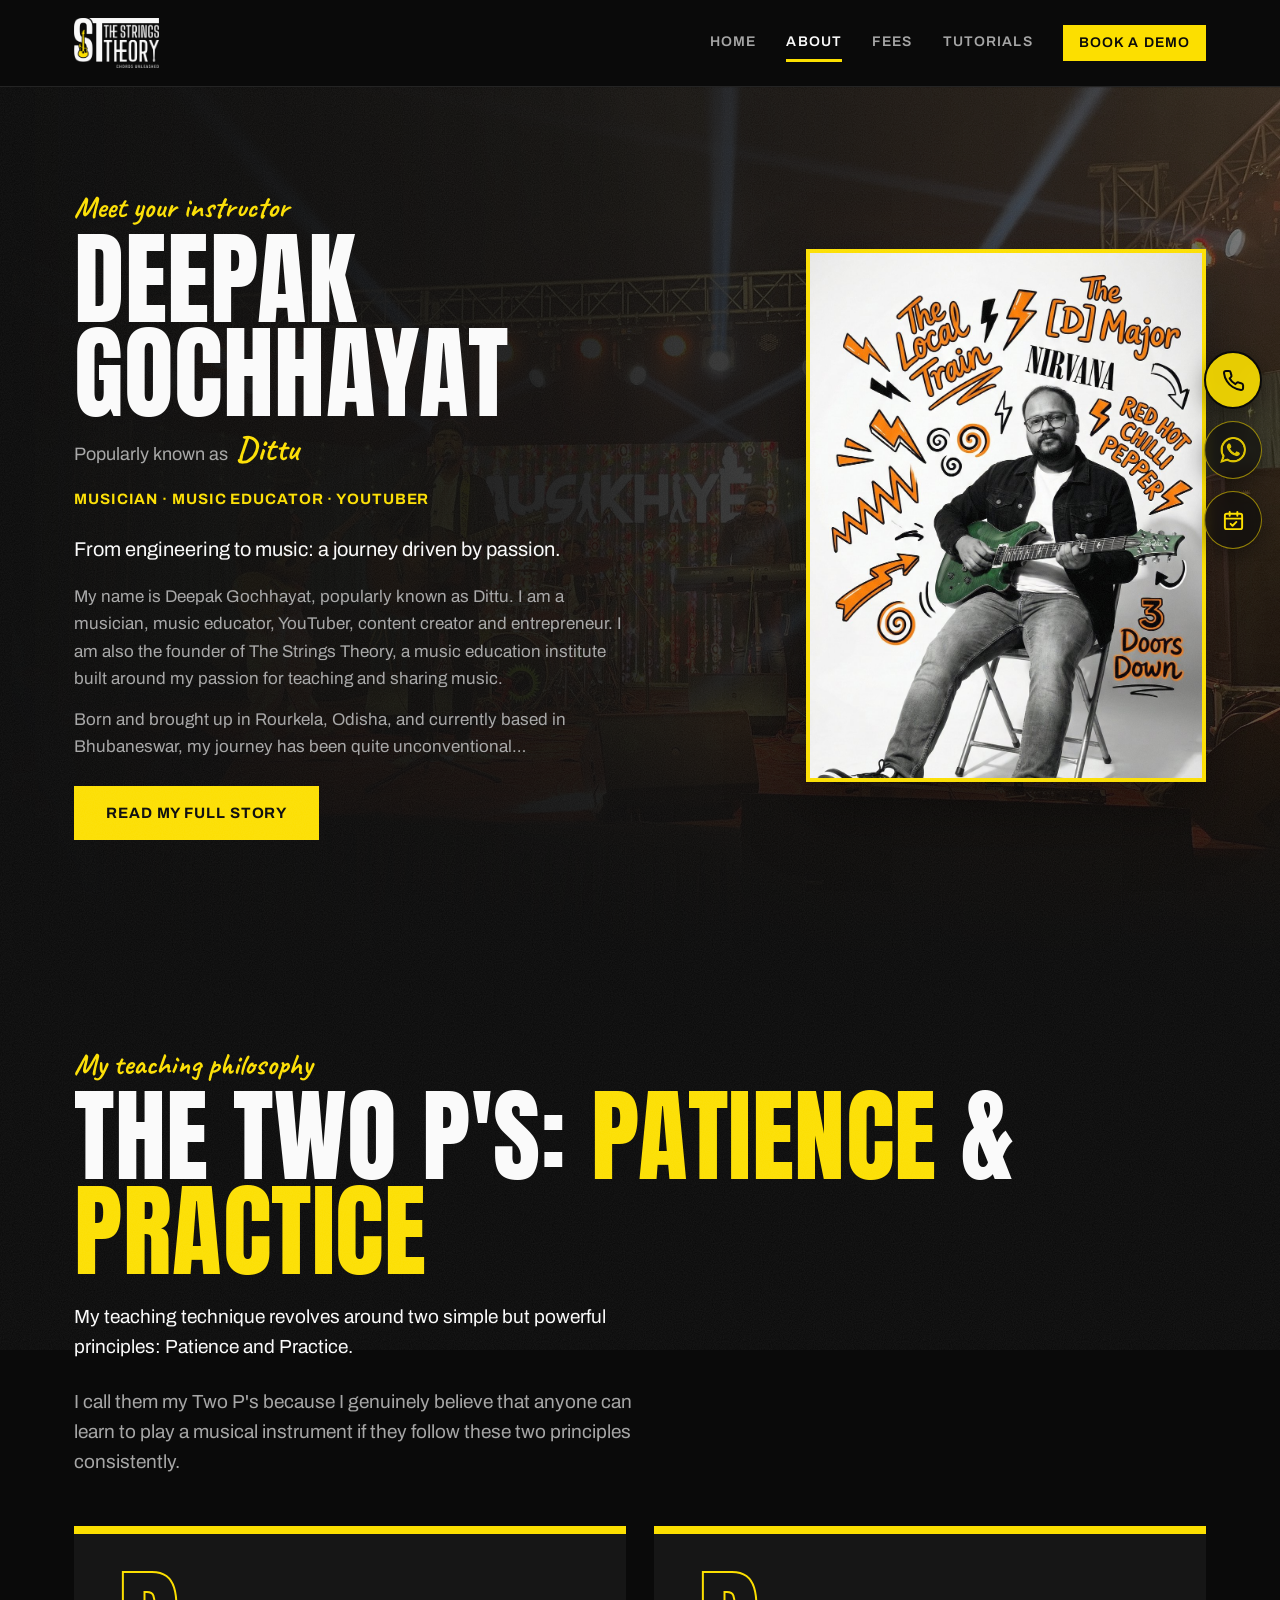
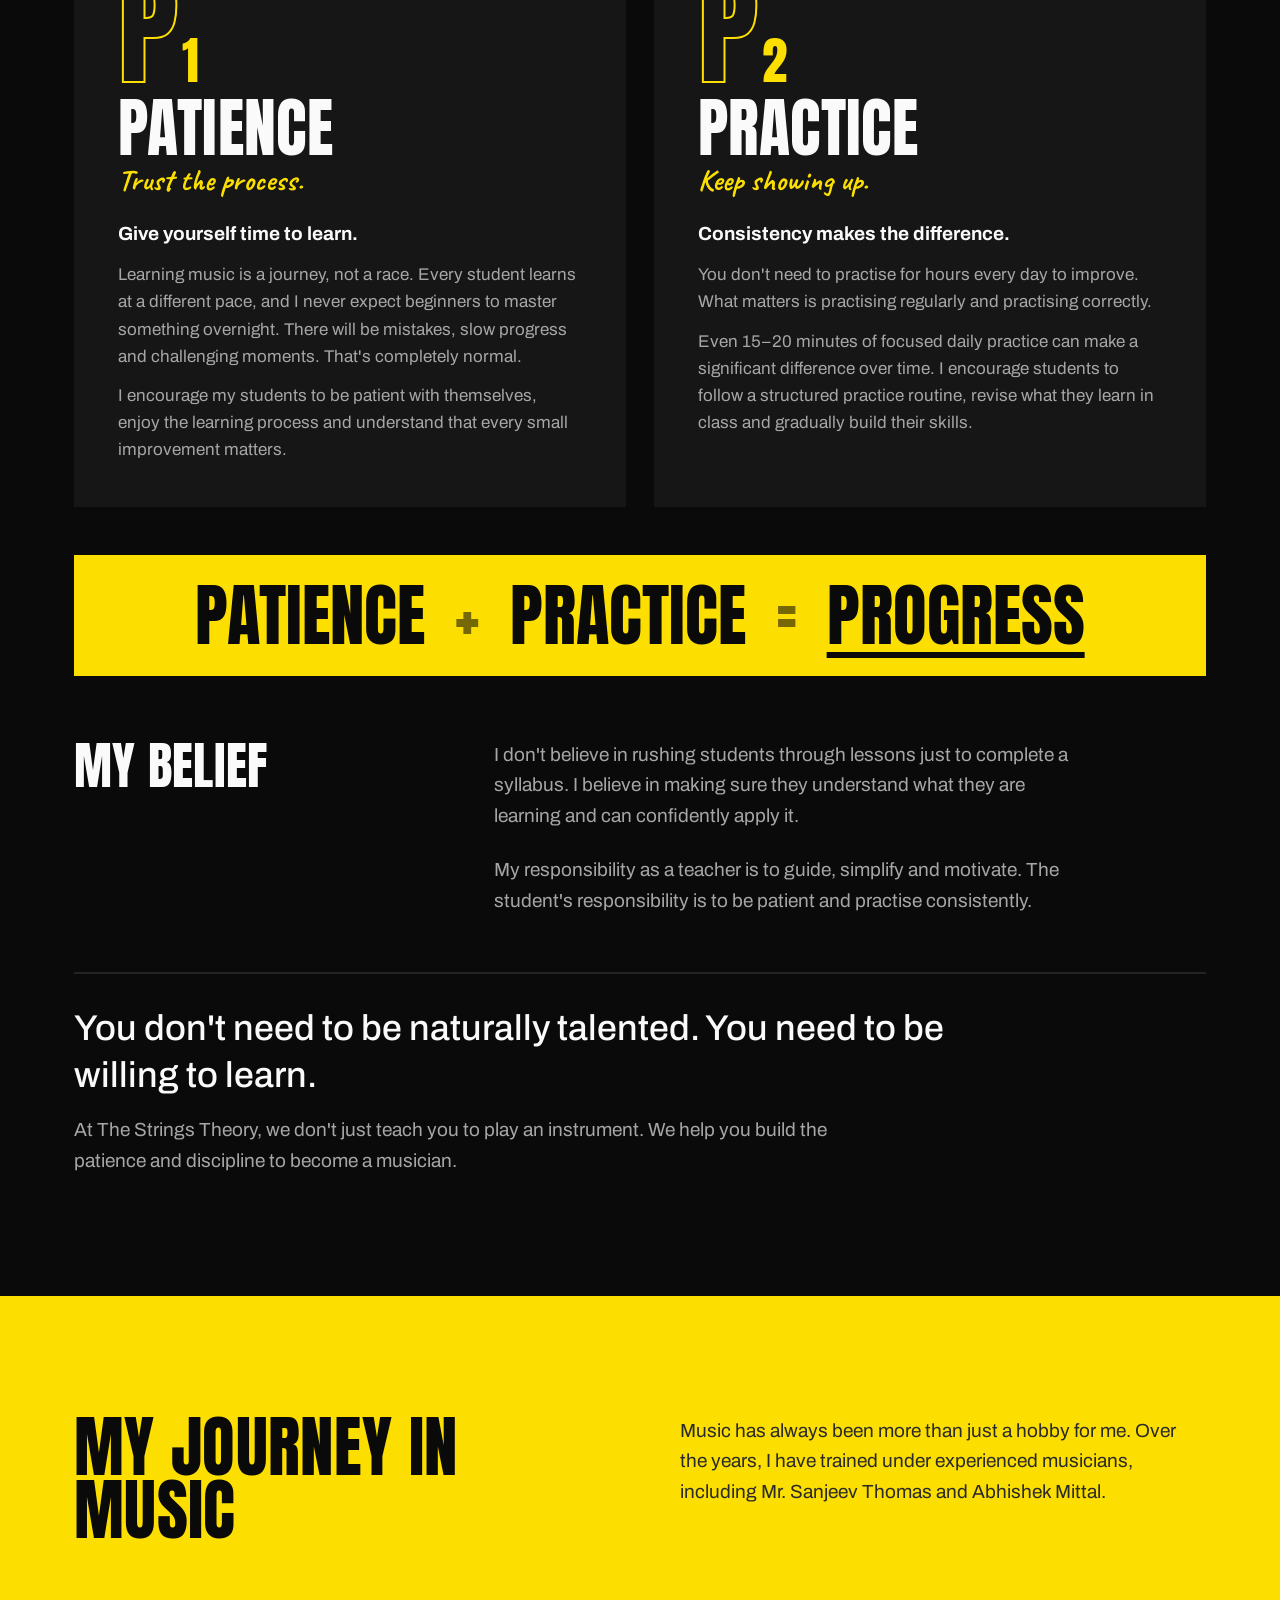
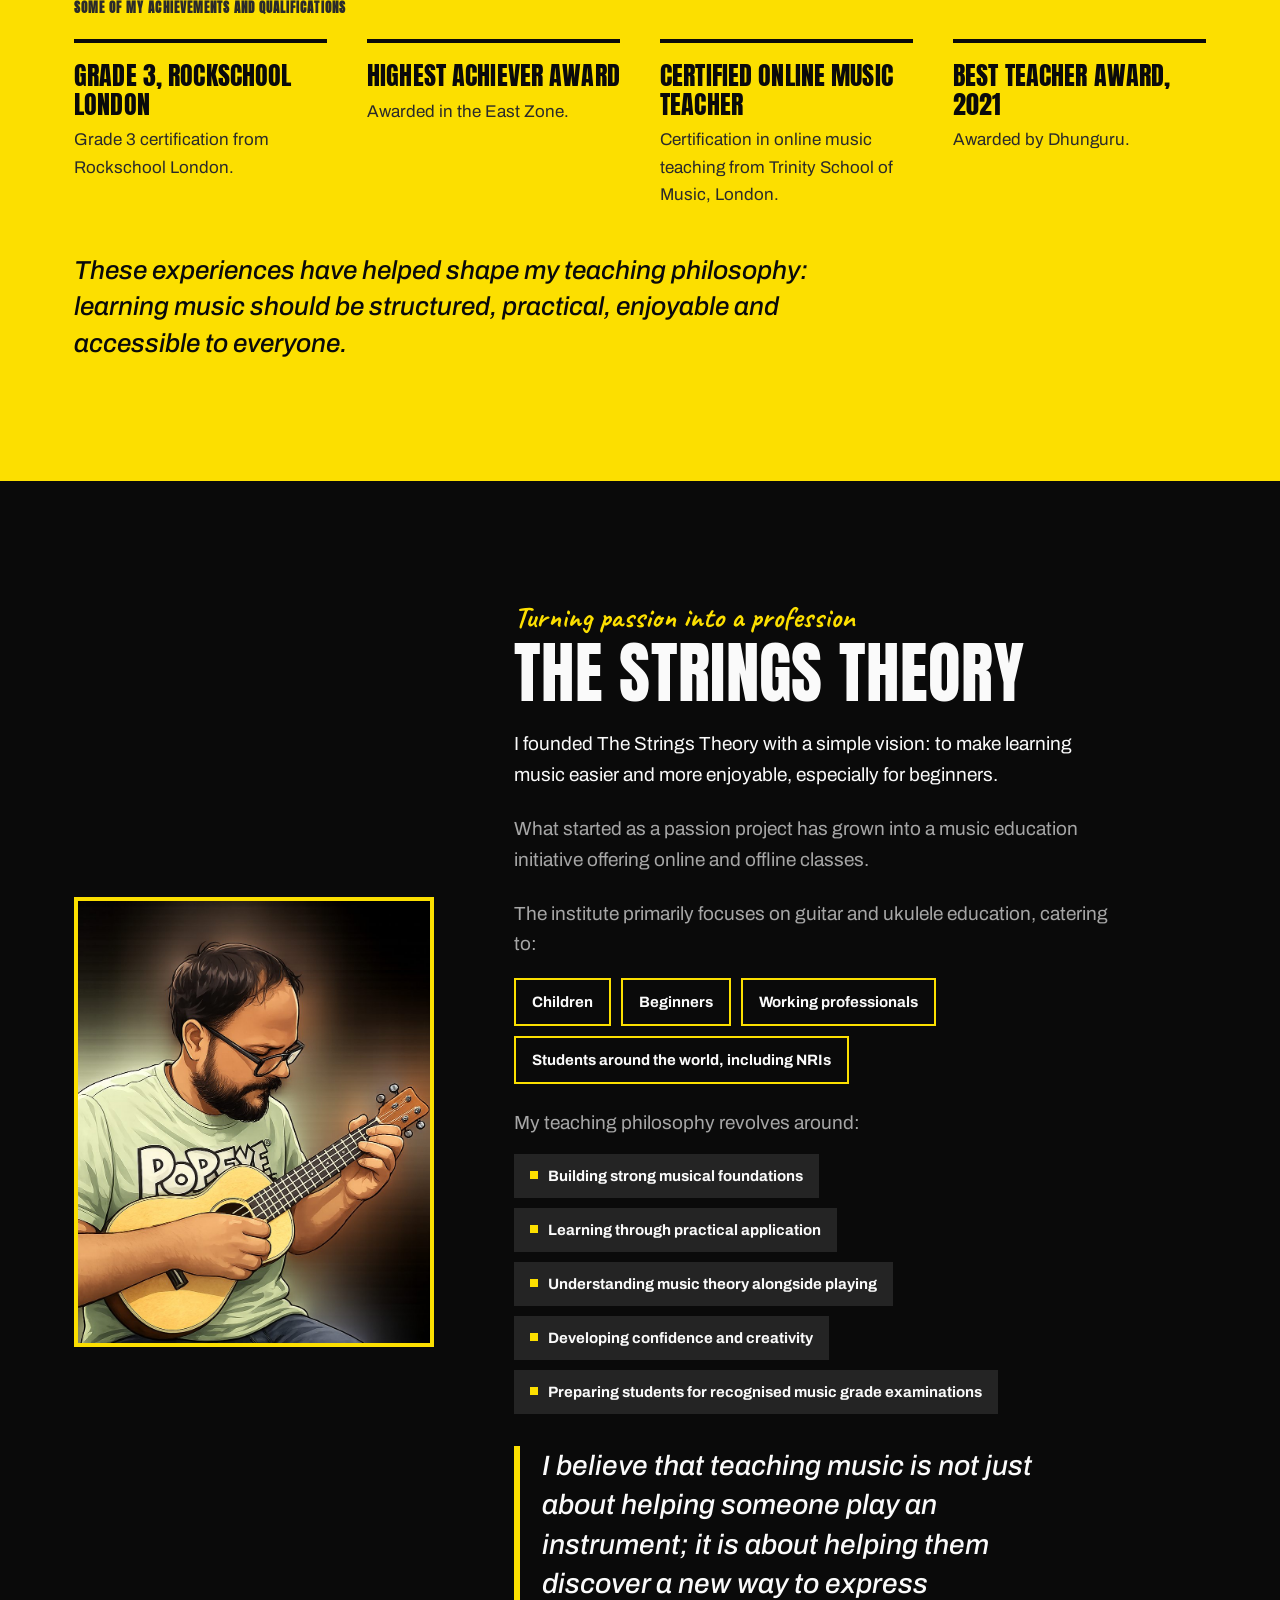
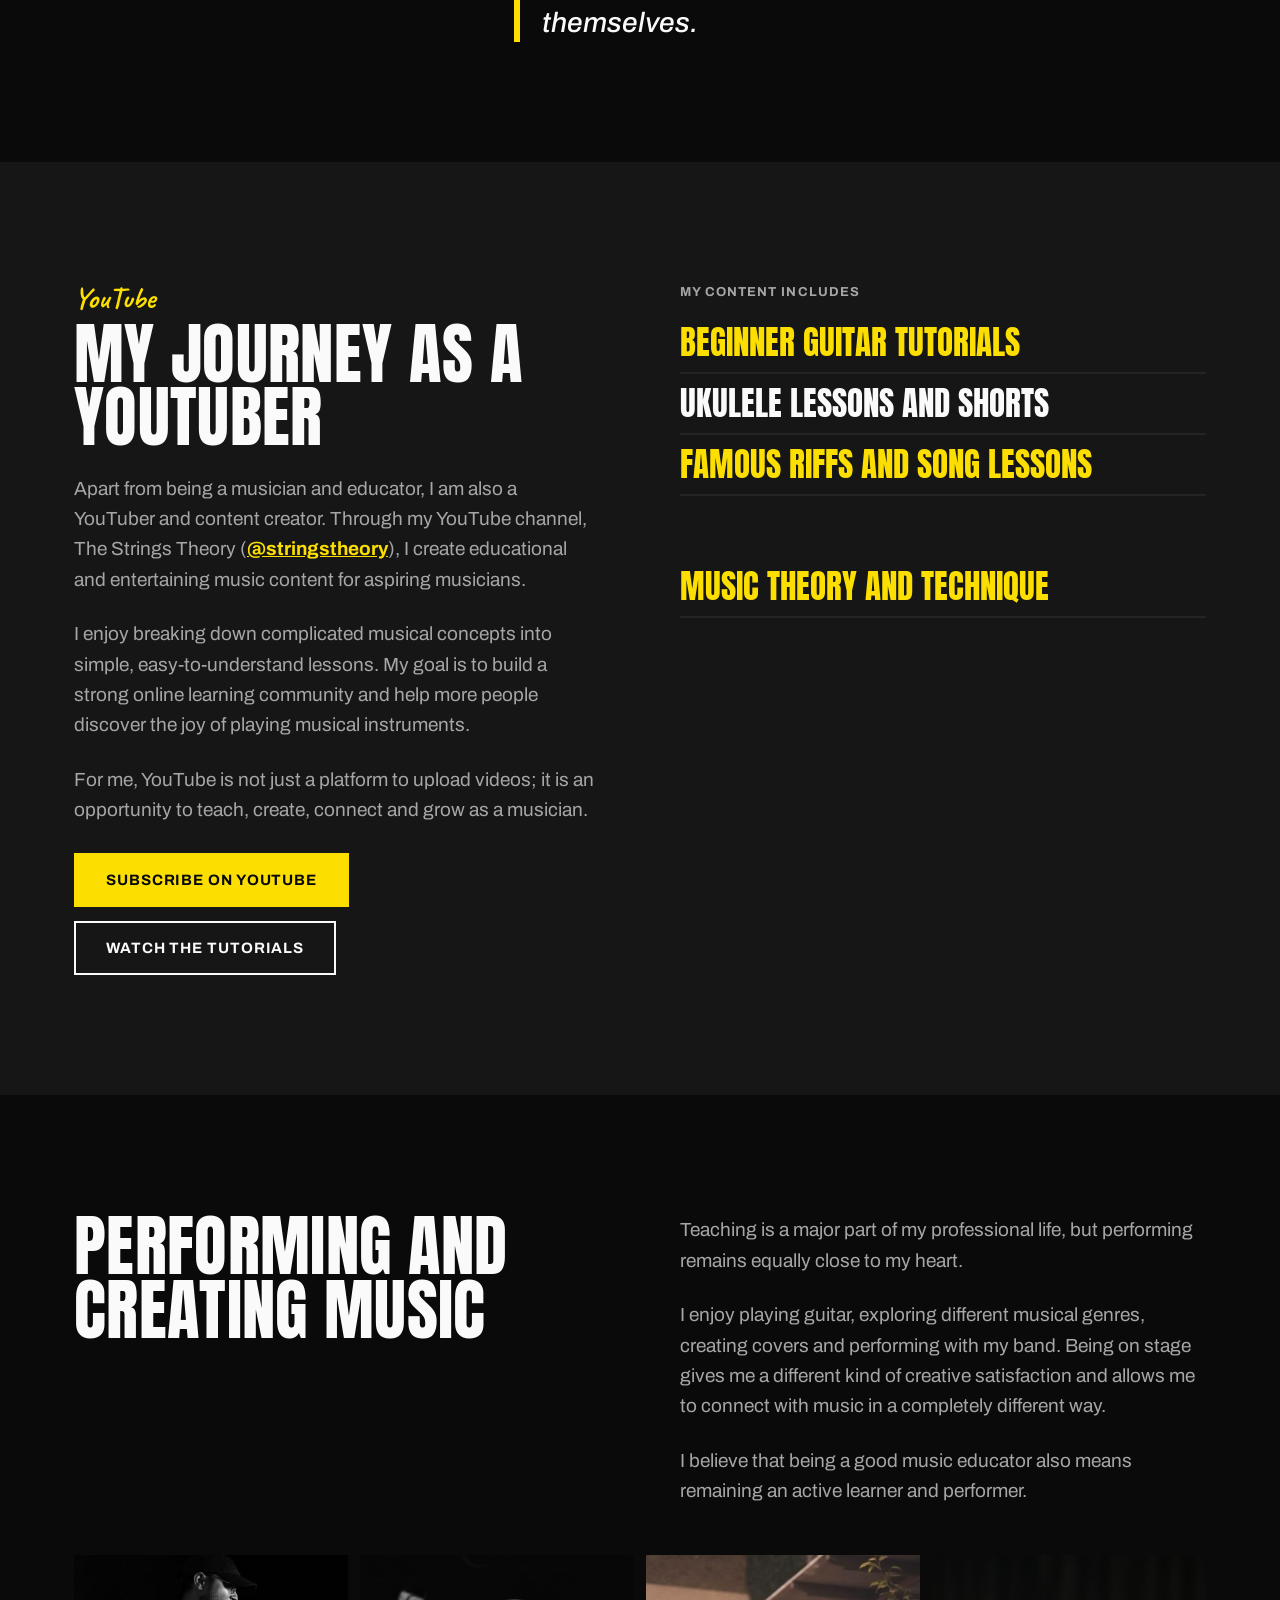
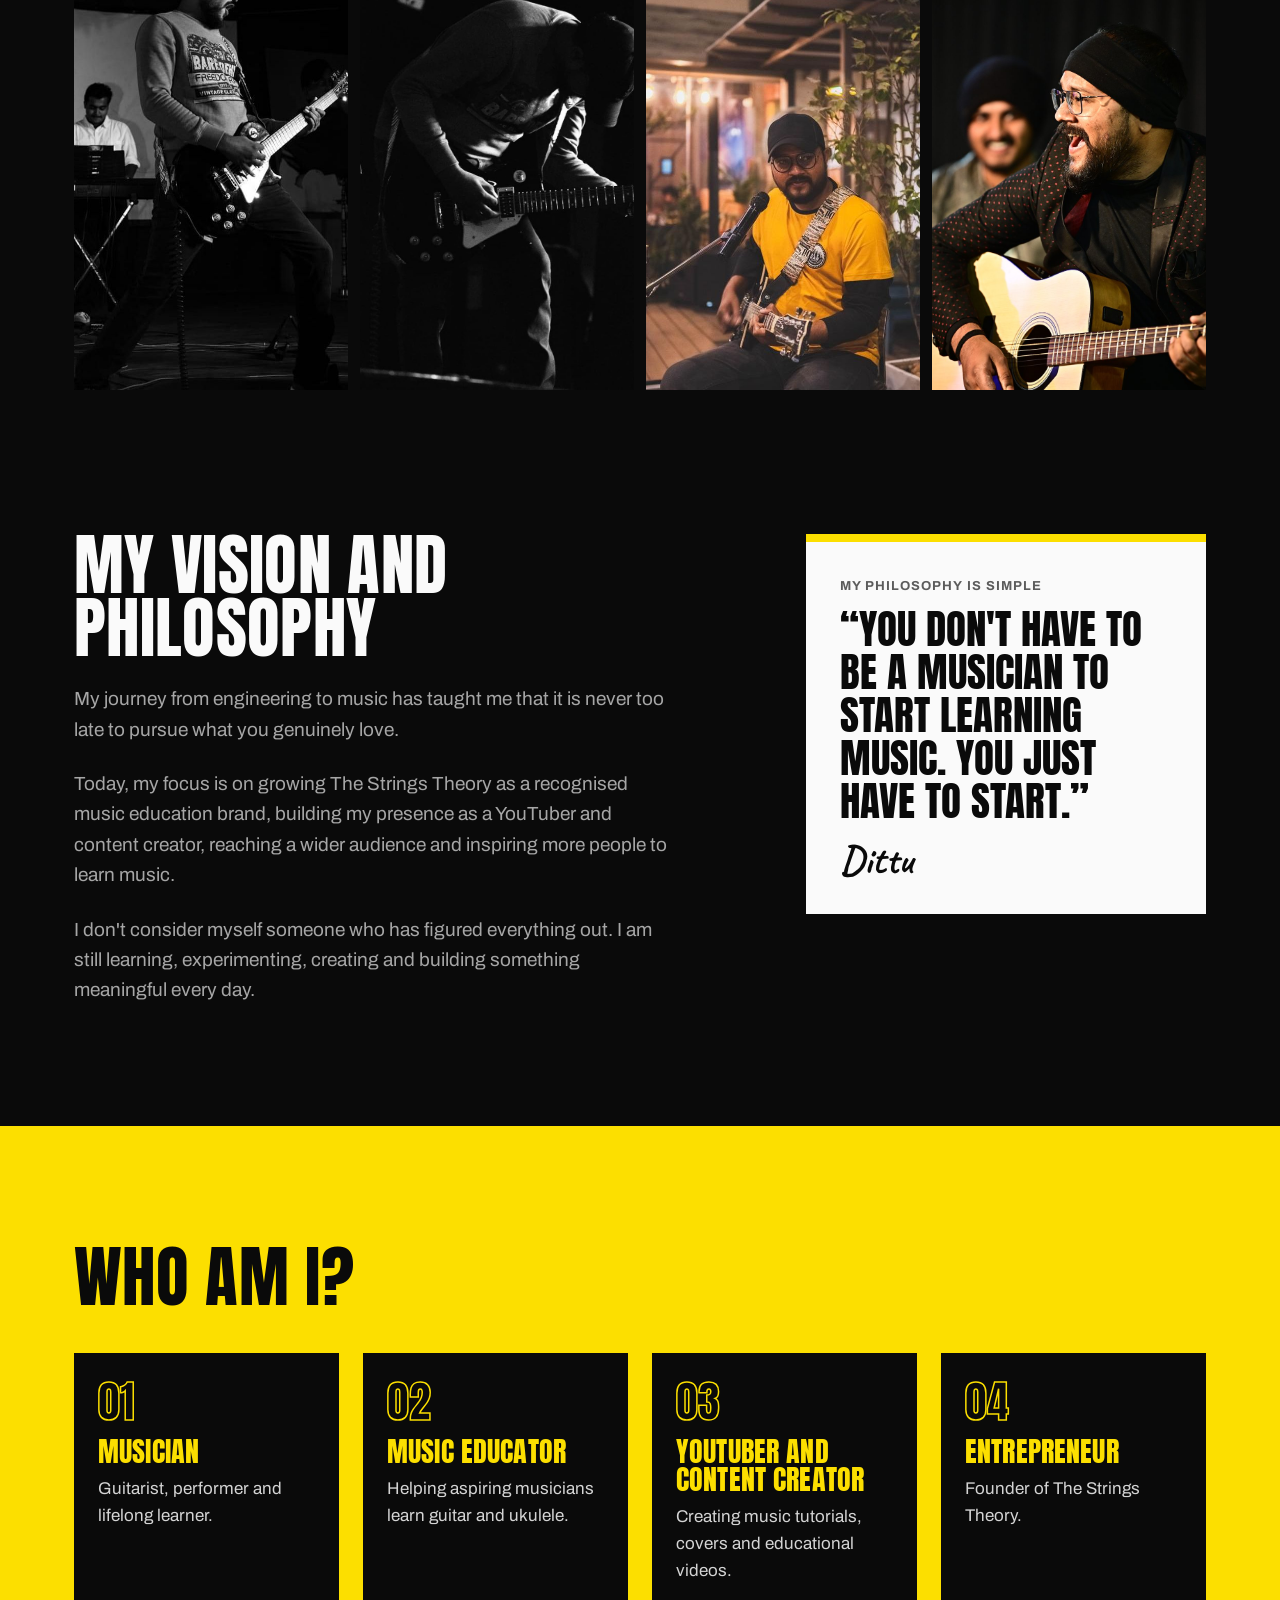
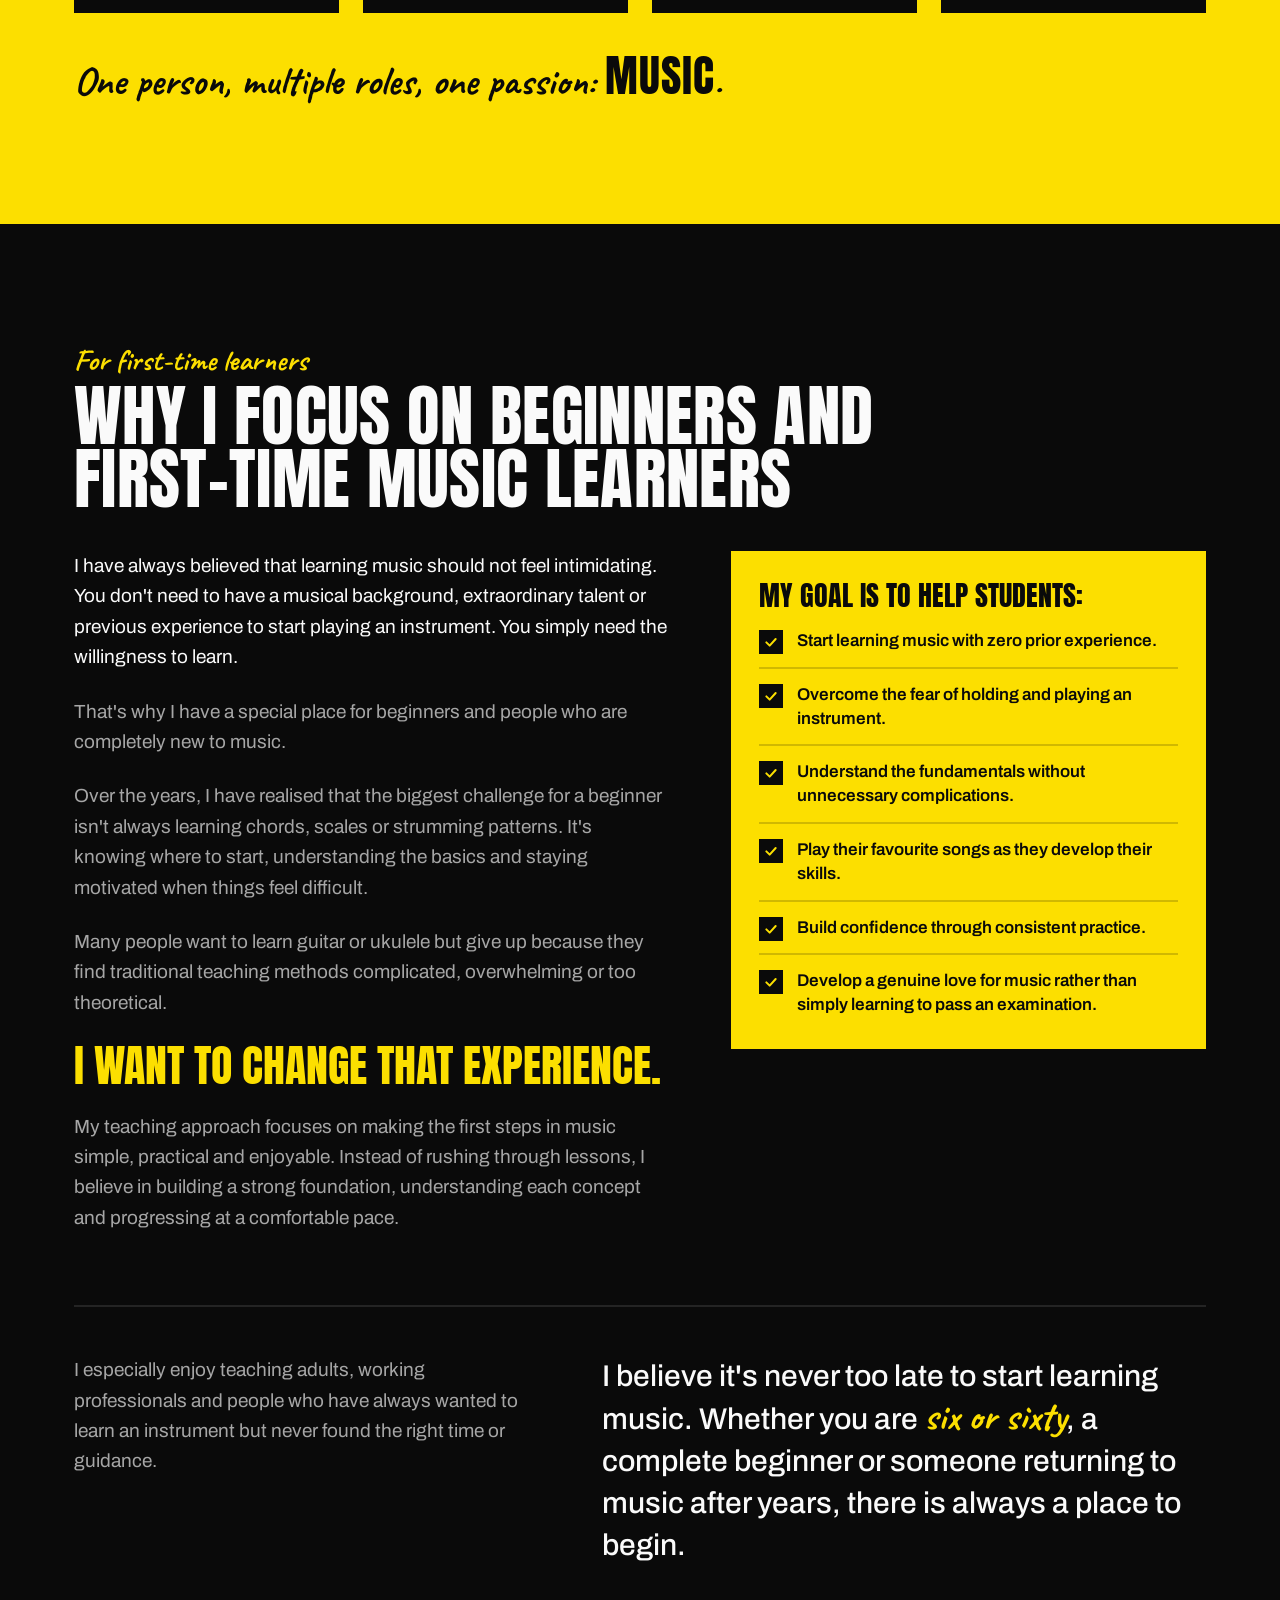
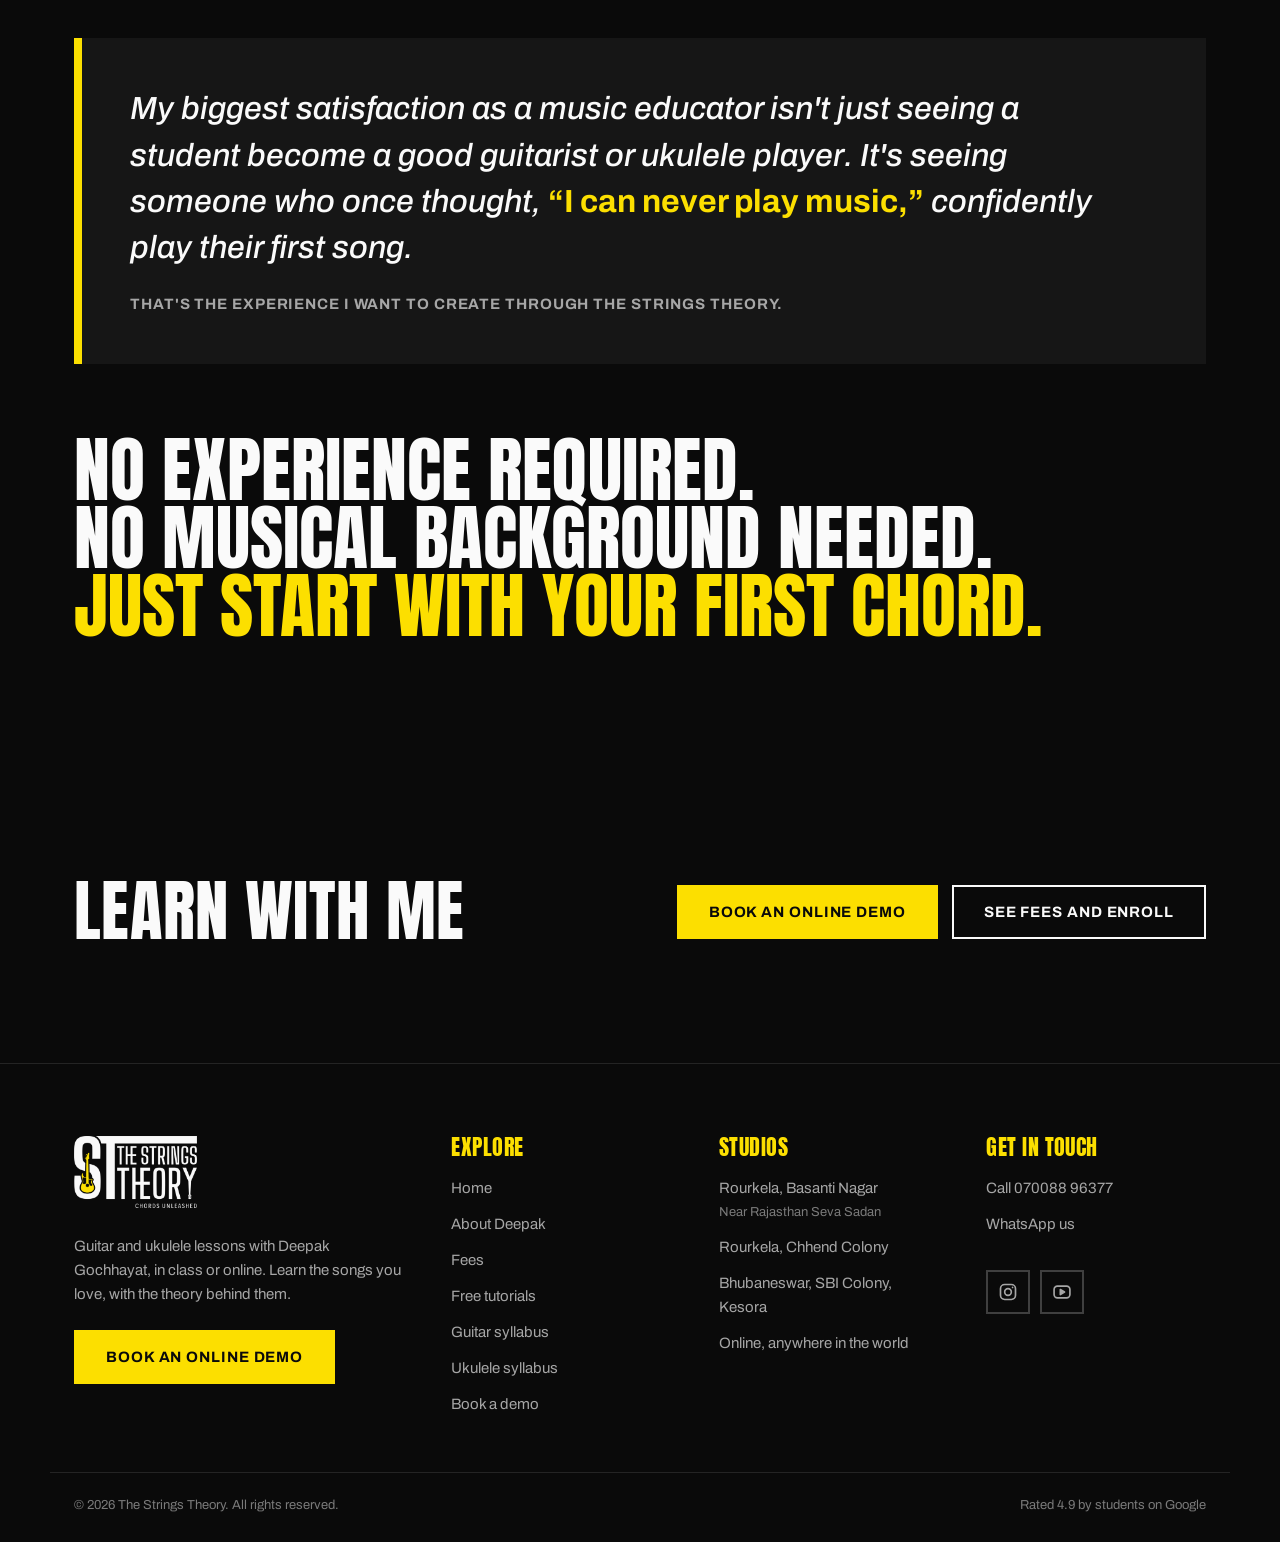
==== commit b58259ab: "Add files via upload" ====
--- a/about.html
+++ b/about.html
@@ -23,7 +23,7 @@
 <link rel="preconnect" href="https://fonts.googleapis.com">
 <link rel="preconnect" href="https://fonts.gstatic.com" crossorigin>
 <link rel="stylesheet" href="https://fonts.googleapis.com/css2?family=Anton&family=Archivo:ital,wght@0,400;0,500;0,600;0,700;1,400;1,500&family=Caveat:wght@600;700&display=swap">
-<link rel="stylesheet" href="assets/css/style.css?v=39">
+<link rel="stylesheet" href="assets/css/style.css?v=41">
 </head>
 <body class="page-about">
 <a class="skip-link" href="#main">Skip to content</a>
@@ -59,7 +59,7 @@
       <p>My name is Deepak Gochhayat, popularly known as Dittu. I am a musician, music educator, YouTuber, content creator and entrepreneur. I am also the founder of The Strings Theory, a music education institute built around my passion for teaching and sharing music.</p>
       <p>Born and brought up in Rourkela, Odisha, and currently based in Bhubaneswar, my journey has been quite unconventional…</p>
       <div class="actions about-hero__more">
-        <a class="btn btn--gold" href="#journey-h" data-open-story aria-haspopup="dialog">Read my full story</a>
+        <a class="btn btn--gold" href="#journey-h" data-open-bio aria-haspopup="dialog">Read my full story</a>
       </div>
     </div>
     <div class="portrait" data-reveal>
@@ -298,22 +298,76 @@
 
 </main>
 
+
+
+
+<footer class="site-footer">
+  <div class="container site-footer__top">
+    <div class="site-footer__about">
+      <a href="index.html" class="site-footer__logo"><img class="site-footer__brand" src="assets/img/logo-white.png?v=2" alt="The Strings Theory, home" width="800" height="469" loading="lazy"></a>
+      <p>Guitar and ukulele lessons with Deepak Gochhayat, in class or online. Learn the songs you love, with the theory behind them.</p>
+      <a class="btn btn--gold site-footer__cta" href="book-demo.html">Book an online demo</a>
+    </div>
+    <nav class="site-footer__col" aria-label="Footer">
+      <h2>Explore</h2>
+      <ul>
+        <li><a href="index.html">Home</a></li>
+        <li><a href="about.html">About Deepak</a></li>
+        <li><a href="fees.html">Fees</a></li>
+        <li><a href="tutorials.html">Free tutorials</a></li>
+        <li><a href="guitar-syllabus.html">Guitar syllabus</a></li>
+        <li><a href="ukulele-syllabus.html">Ukulele syllabus</a></li>
+        <li><a href="book-demo.html">Book a demo</a></li>
+      </ul>
+    </nav>
+    <div class="site-footer__col">
+      <h2>Studios</h2>
+      <ul>
+        <li><a href="https://maps.google.com/?q=The+Strings+Theory+Basanti+Nagar+Rourkela" target="_blank" rel="noopener">Rourkela, Basanti Nagar</a><span>Near Rajasthan Seva Sadan</span></li>
+        <li><a href="https://maps.google.com/?q=Chhend+Colony+Rourkela" target="_blank" rel="noopener">Rourkela, Chhend Colony</a></li>
+        <li><a href="https://maps.google.com/?q=SBI+Colony+Kesora+Bhubaneswar" target="_blank" rel="noopener">Bhubaneswar, SBI Colony, Kesora</a></li>
+        <li>Online, anywhere in the world</li>
+      </ul>
+    </div>
+    <div class="site-footer__col">
+      <h2>Get in touch</h2>
+      <ul>
+        <li><a href="tel:+917008896377">Call 070088 96377</a></li>
+        <li><a href="https://wa.me/917008896377?text=Hi%2C%20I%27d%20like%20to%20know%20about%20lessons%20at%20The%20Strings%20Theory." target="_blank" rel="noopener">WhatsApp us</a></li>
+        <li><a href="#" data-site-email hidden>Email us</a></li>
+      </ul>
+      <div class="site-footer__social">
+        <a href="https://www.instagram.com/the_stringstheory/" target="_blank" rel="noopener" aria-label="Instagram">
+          <svg aria-hidden="true" viewBox="0 0 24 24" fill="none" stroke="currentColor" stroke-width="2" stroke-linecap="round" stroke-linejoin="round"><rect x="3" y="3" width="18" height="18" rx="5"/><circle cx="12" cy="12" r="4"/><circle cx="17.5" cy="6.5" r="1" fill="currentColor" stroke="none"/></svg>
+        </a>
+        <a href="https://www.youtube.com/@stringstheory" target="_blank" rel="noopener" aria-label="YouTube">
+          <svg aria-hidden="true" viewBox="0 0 24 24" fill="none" stroke="currentColor" stroke-width="2" stroke-linecap="round" stroke-linejoin="round"><rect x="2.5" y="5" width="19" height="14" rx="4"/><polygon points="10 9 15 12 10 15 10 9" fill="currentColor"/></svg>
+        </a>
+      </div>
+    </div>
+  </div>
+  <div class="container site-footer__bottom">
+    <span>© <span data-year>2026</span> The Strings Theory. All rights reserved.</span>
+    <span>Rated 4.9 by students on Google</span>
+  </div>
+</footer>
+
 <!-- Full story pop-up (opened by "Read my full story") -->
-<dialog class="story" id="story" aria-labelledby="story-title">
-  <button class="story__close" type="button" data-close-story aria-label="Close">
+<dialog class="bio" id="bio" aria-labelledby="bio-title">
+  <button class="bio__close" type="button" data-close-bio aria-label="Close">
     <svg aria-hidden="true" viewBox="0 0 24 24" fill="none" stroke="currentColor" stroke-width="2.4" stroke-linecap="round"><line x1="6" y1="6" x2="18" y2="18"/><line x1="18" y1="6" x2="6" y2="18"/></svg>
   </button>
-  <div class="story__layout">
-    <figure class="story__photo">
+  <div class="bio__layout">
+    <figure class="bio__photo">
       <img src="assets/img/deepak.jpg" alt="Deepak Gochhayat singing with his acoustic guitar" width="1000" height="1249" loading="lazy">
       <figcaption><b>Deepak Gochhayat</b><span>Dittu</span></figcaption>
     </figure>
-    <div class="story__body">
-      <p class="story__kicker">About me</p>
-      <h2 id="story-title" class="story__title">Deepak Gochhayat <span>(Dittu)</span></h2>
-      <p class="story__roles">Musician | Music educator | YouTuber</p>
-
-      <p class="story__lead">From engineering to music: a journey driven by passion.</p>
+    <div class="bio__body">
+      <p class="bio__kicker">About me</p>
+      <h2 id="bio-title" class="bio__title">Deepak Gochhayat <span>(Dittu)</span></h2>
+      <p class="bio__roles">Musician | Music educator | YouTuber</p>
+
+      <p class="bio__lead">From engineering to music: a journey driven by passion.</p>
       <p>My name is Deepak Gochhayat, popularly known as Dittu. I am a musician, music educator, YouTuber, content creator and entrepreneur. I am also the founder of The Strings Theory, a music education institute built around my passion for teaching and sharing music.</p>
       <p>Born and brought up in Rourkela, Odisha, and currently based in Bhubaneswar, my journey has been quite unconventional. I completed my B.Tech in Information Technology from NIST, Berhampur, in 2014. Although I initially pursued a career in engineering, my passion for music eventually inspired me to take a different direction. I decided to leave my engineering career behind and dedicate myself to music, teaching and entrepreneurship.</p>
 
@@ -349,33 +403,24 @@
       <p>Today, my focus is on growing The Strings Theory as a recognised music education brand, building my presence as a YouTuber and content creator, reaching a wider audience and inspiring more people to learn music.</p>
       <p>I don't consider myself someone who has figured everything out. I am still learning, experimenting, creating and building something meaningful every day.</p>
       <p>My philosophy is simple:</p>
-      <blockquote class="story__quote">“You don't have to be a musician to start learning music. You just have to start.”</blockquote>
+      <blockquote class="bio__quote">“You don't have to be a musician to start learning music. You just have to start.”</blockquote>
 
       <h3>Who am I?</h3>
-      <ul class="story__who">
+      <ul class="bio__who">
         <li><b>Musician:</b> Guitarist, performer and lifelong learner.</li>
         <li><b>Music Educator:</b> Helping aspiring musicians learn guitar and ukulele.</li>
         <li><b>YouTuber &amp; Content Creator:</b> Creating music tutorials, covers and educational videos.</li>
         <li><b>Entrepreneur:</b> Founder of The Strings Theory.</li>
       </ul>
-      <p class="story__end">One person, multiple roles, one passion: <strong>MUSIC</strong>.</p>
-
-      <div class="actions story__actions">
+      <p class="bio__end">One person, multiple roles, one passion: <strong>MUSIC</strong>.</p>
+
+      <div class="actions bio__actions">
         <a class="btn btn--gold" href="book-demo.html">Book an online demo</a>
-        <button class="btn btn--outline" type="button" data-close-story>Close</button>
+        <button class="btn btn--outline" type="button" data-close-bio>Close</button>
       </div>
     </div>
   </div>
 </dialog>
-
-
-<footer class="site-footer">
-  <div class="container site-footer__inner">
-    <img class="site-footer__brand" src="assets/img/logo-white.png?v=2" alt="The Strings Theory" width="800" height="469" loading="lazy">
-    <span>Rourkela, Basanti Nagar · Rourkela, Chhend Colony · Bhubaneswar, SBI Colony, Kesora</span>
-    <a href="https://www.instagram.com/the_stringstheory/" rel="noopener">Instagram</a>
-  </div>
-</footer>
 
 <!-- Floating contact buttons -->
 <nav class="fab-stack" id="fab-stack" aria-label="Contact us">
@@ -452,6 +497,6 @@
 </dialog>
 
 <script src="assets/js/site.js?v=1" defer></script>
-<script src="assets/js/main.js?v=9" defer></script>
+<script src="assets/js/main.js?v=10" defer></script>
 </body>
 </html>
--- a/assets/css/style.css
+++ b/assets/css/style.css
@@ -122,8 +122,24 @@
 
 /* ---------- Footer ---------- */
 .site-footer { background: var(--black); border-top: 1px solid var(--surface-2); position: relative; z-index: 41; }
-.site-footer__inner { display: flex; flex-wrap: wrap; align-items: center; justify-content: space-between; gap: 12px 24px; padding-top: 40px; padding-bottom: 40px; font-size: var(--t-small); color: var(--muted); }
+.site-footer__top { display: grid; grid-template-columns: minmax(0, 1.5fr) repeat(3, minmax(0, 1fr)); gap: 40px 48px; padding-top: 72px; padding-bottom: 56px; }
 .site-footer__brand { width: auto; height: 72px; }
+.site-footer__logo { display: inline-block; line-height: 0; }
+.site-footer__about p { margin-top: 18px; max-width: 340px; color: var(--muted); font-size: 15px; }
+.site-footer__cta { margin-top: 24px; }
+.site-footer a.btn--gold, .site-footer a.btn--gold:hover { color: var(--black); }
+.site-footer__col h2 { font: 400 22px/1 var(--display); text-transform: uppercase; color: var(--yellow); letter-spacing: .02em; }
+.site-footer__col ul { list-style: none; margin: 18px 0 0; padding: 0; display: flex; flex-direction: column; gap: 12px; font-size: 15px; color: var(--muted); }
+.site-footer__col li span { display: block; margin-top: 2px; font-size: 13px; color: #7A7A7A; }
+.site-footer__col a { color: #D4D4D4; text-decoration: none; }
+.site-footer__col a:hover { color: var(--yellow); text-decoration: underline; text-underline-offset: 3px; }
+.site-footer__social { margin-top: 22px; display: flex; gap: 10px; }
+.site-footer__social a { display: inline-flex; align-items: center; justify-content: center; width: 44px; height: 44px; border: 2px solid var(--chip-line); color: var(--white); }
+.site-footer__social a:hover { border-color: var(--yellow); color: var(--yellow); }
+.site-footer__social svg { width: 20px; height: 20px; }
+.site-footer__bottom { display: flex; flex-wrap: wrap; justify-content: space-between; gap: 8px 24px; padding-top: 22px; padding-bottom: 26px; border-top: 1px solid var(--surface-2); font-size: 13px; color: #7A7A7A; }
+@media (max-width: 960px) { .site-footer__top { grid-template-columns: repeat(2, minmax(0, 1fr)); } }
+@media (max-width: 560px) { .site-footer__top { grid-template-columns: minmax(0, 1fr); padding-top: 56px; gap: 36px; } .site-footer__cta { width: 100%; } }
 .site-footer a { color: var(--muted); }
 .site-footer a:hover { color: var(--yellow); }
 
@@ -1086,50 +1102,50 @@
 
 /* ---------- About: full story pop-up ---------- */
 .about-hero__more { margin-top: 26px; }
-.story {
+.bio {
   width: min(1100px, calc(100% - 32px)); max-height: calc(100% - 32px); padding: 0; margin: auto;
   border: 0; border-top: 8px solid var(--yellow); background: var(--surface); color: var(--white); overflow: hidden;
   box-shadow: 0 40px 100px rgba(0,0,0,.7);
 }
-.story::backdrop { background: rgba(0,0,0,.8); }
-.story[open] { display: block; }
-.story__layout { display: grid; grid-template-columns: minmax(0, 2fr) minmax(0, 3fr); grid-template-rows: minmax(0, 1fr); height: min(820px, calc(100vh - 48px)); }
-.story__photo { position: relative; margin: 0; min-height: 0; }
-.story__photo img { width: 100%; height: 100%; object-fit: cover; object-position: center 20%; display: block; }
-.story__photo figcaption { position: absolute; left: 0; right: 0; bottom: 0; padding: 60px 24px 22px; background: linear-gradient(180deg, transparent, rgba(10,10,10,.92)); }
-.story__photo figcaption b { display: block; font: 400 32px/1 var(--display); text-transform: uppercase; }
-.story__photo figcaption span { display: block; margin-top: 4px; font: 700 30px/1 var(--hand); color: var(--yellow); }
-.story__body { min-height: 0; overflow-y: auto; padding: clamp(28px, 4vw, 52px) clamp(24px, 4vw, 52px) 40px; overscroll-behavior: contain; }
-.story__body .story__kicker { margin-top: 0; font: 700 28px/1 var(--hand); color: var(--yellow); }
-.story__title { margin-top: 6px; font: 400 clamp(36px, 4.4vw, 56px)/.95 var(--display); text-transform: uppercase; }
-.story__title span { color: var(--yellow); }
-.story__body .story__roles { margin-top: 12px; line-height: 1.5; font-size: 13px; font-weight: 700; letter-spacing: .06em; text-transform: uppercase; color: var(--yellow); }
-.story__lead { margin-top: 24px; font-size: 20px; font-weight: 600; color: var(--white) !important; }
-.story__body p, .story__body li { color: #CFCFCF; font-size: 16.5px; line-height: 1.65; }
-.story__body p { margin-top: 14px; }
-.story__body h3 { margin-top: 36px; padding-top: 22px; border-top: 1px solid var(--surface-2); font: 400 28px/1.05 var(--display); text-transform: uppercase; color: var(--white); }
-.story__body ul { margin: 12px 0 0; padding: 0; list-style: none; display: flex; flex-direction: column; gap: 8px; }
-.story__body li { position: relative; padding-left: 24px; }
-.story__body li::before { content: ""; position: absolute; left: 2px; top: 10px; width: 9px; height: 9px; background: var(--yellow); }
-.story__body a:not(.btn) { color: var(--yellow); font-weight: 700; }
-.story__body li b { color: var(--white); }
-.story__quote { margin: 16px 0 0; padding: 18px 22px; background: var(--yellow); color: var(--black); font: 400 clamp(24px, 2.6vw, 32px)/1.1 var(--display); text-transform: uppercase; }
-.story__end { margin-top: 24px !important; font: 700 28px/1.2 var(--hand) !important; color: var(--white) !important; }
-.story__end strong { font: 400 1.1em/1 var(--display); color: var(--yellow); }
-.story__actions { margin-top: 30px; }
-.story__close {
+.bio::backdrop { background: rgba(0,0,0,.8); }
+.bio[open] { display: block; }
+.bio__layout { display: grid; grid-template-columns: minmax(0, 2fr) minmax(0, 3fr); grid-template-rows: minmax(0, 1fr); height: min(820px, calc(100vh - 48px)); }
+.bio__photo { position: relative; margin: 0; min-height: 0; }
+.bio__photo img { width: 100%; height: 100%; object-fit: cover; object-position: center 20%; display: block; }
+.bio__photo figcaption { position: absolute; left: 0; right: 0; bottom: 0; padding: 60px 24px 22px; background: linear-gradient(180deg, transparent, rgba(10,10,10,.92)); }
+.bio__photo figcaption b { display: block; font: 400 32px/1 var(--display); text-transform: uppercase; }
+.bio__photo figcaption span { display: block; margin-top: 4px; font: 700 30px/1 var(--hand); color: var(--yellow); }
+.bio__body { min-height: 0; overflow-y: auto; padding: clamp(28px, 4vw, 52px) clamp(24px, 4vw, 52px) 40px; overscroll-behavior: contain; }
+.bio__body .bio__kicker { margin-top: 0; font: 700 28px/1 var(--hand); color: var(--yellow); }
+.bio__title { margin-top: 6px; font: 400 clamp(36px, 4.4vw, 56px)/.95 var(--display); text-transform: uppercase; }
+.bio__title span { color: var(--yellow); }
+.bio__body .bio__roles { margin-top: 12px; line-height: 1.5; font-size: 13px; font-weight: 700; letter-spacing: .06em; text-transform: uppercase; color: var(--yellow); }
+.bio__lead { margin-top: 24px; font-size: 20px; font-weight: 600; color: var(--white) !important; }
+.bio__body p, .bio__body li { color: #CFCFCF; font-size: 16.5px; line-height: 1.65; }
+.bio__body p { margin-top: 14px; }
+.bio__body h3 { margin-top: 36px; padding-top: 22px; border-top: 1px solid var(--surface-2); font: 400 28px/1.05 var(--display); text-transform: uppercase; color: var(--white); }
+.bio__body ul { margin: 12px 0 0; padding: 0; list-style: none; display: flex; flex-direction: column; gap: 8px; }
+.bio__body li { position: relative; padding-left: 24px; }
+.bio__body li::before { content: ""; position: absolute; left: 2px; top: 10px; width: 9px; height: 9px; background: var(--yellow); }
+.bio__body a:not(.btn) { color: var(--yellow); font-weight: 700; }
+.bio__body li b { color: var(--white); }
+.bio__quote { margin: 16px 0 0; padding: 18px 22px; background: var(--yellow); color: var(--black); font: 400 clamp(24px, 2.6vw, 32px)/1.1 var(--display); text-transform: uppercase; }
+.bio__end { margin-top: 24px !important; font: 700 28px/1.2 var(--hand) !important; color: var(--white) !important; }
+.bio__end strong { font: 400 1.1em/1 var(--display); color: var(--yellow); }
+.bio__actions { margin-top: 30px; }
+.bio__close {
   position: absolute; top: 14px; right: 14px; z-index: 3; width: 46px; height: 46px; padding: 0;
   display: flex; align-items: center; justify-content: center; cursor: pointer;
   border: 2px solid var(--black); border-radius: 50%; background: var(--yellow); color: var(--black);
 }
-.story__close svg { width: 22px; height: 22px; }
-.story__close:focus-visible { outline: 3px solid var(--white); outline-offset: 3px; }
-html.story-open { overflow: hidden; }
+.bio__close svg { width: 22px; height: 22px; }
+.bio__close:focus-visible { outline: 3px solid var(--white); outline-offset: 3px; }
+html.bio-open { overflow: hidden; }
 @media (max-width: 760px) {
-  .story { width: 100%; max-height: 100%; height: 100%; max-width: 100%; border-top-width: 6px; }
-  .story__layout { display: block; height: 100%; overflow-y: auto; overscroll-behavior: contain; }
-  .story__photo { height: 340px; }
-  .story__body { overflow: visible; }
+  .bio { width: 100%; max-height: 100%; height: 100%; max-width: 100%; border-top-width: 6px; }
+  .bio__layout { display: block; height: 100%; overflow-y: auto; overscroll-behavior: contain; }
+  .bio__photo { height: 340px; }
+  .bio__body { overflow: visible; }
 }
 
 
